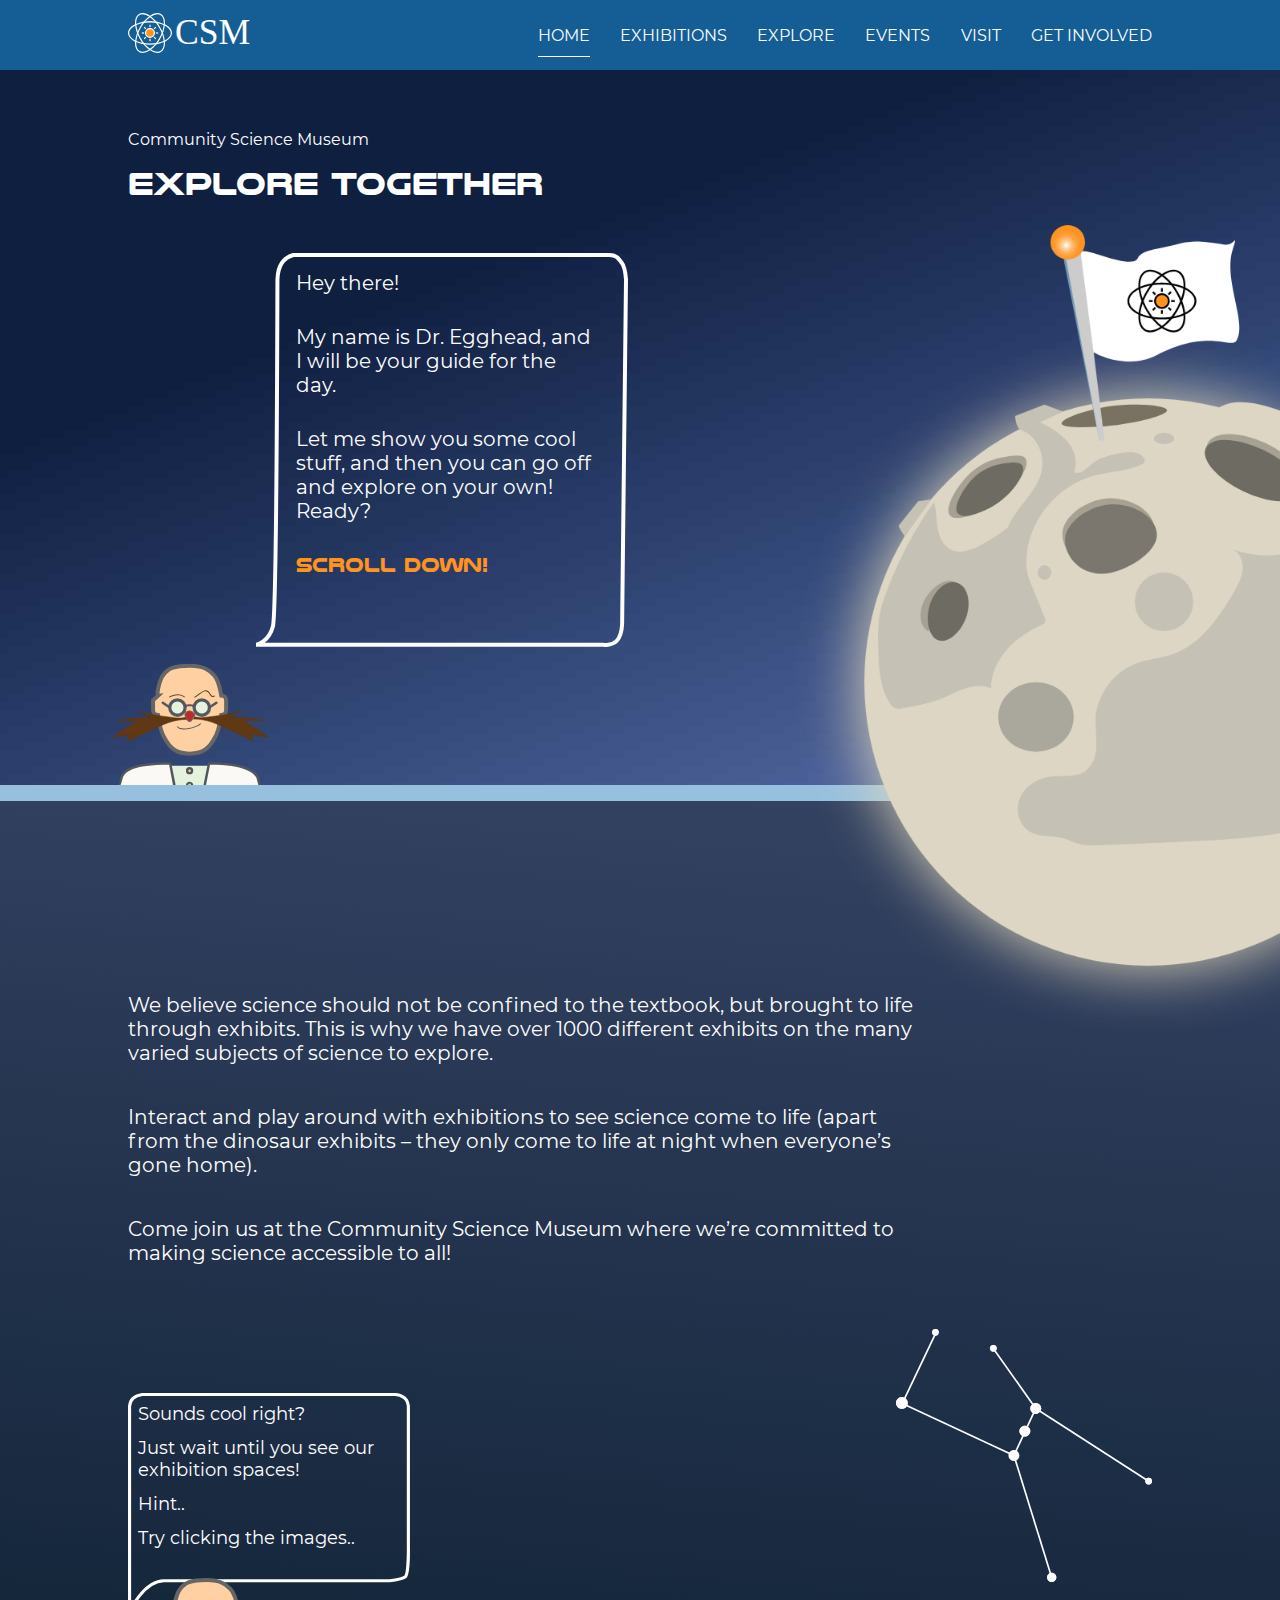
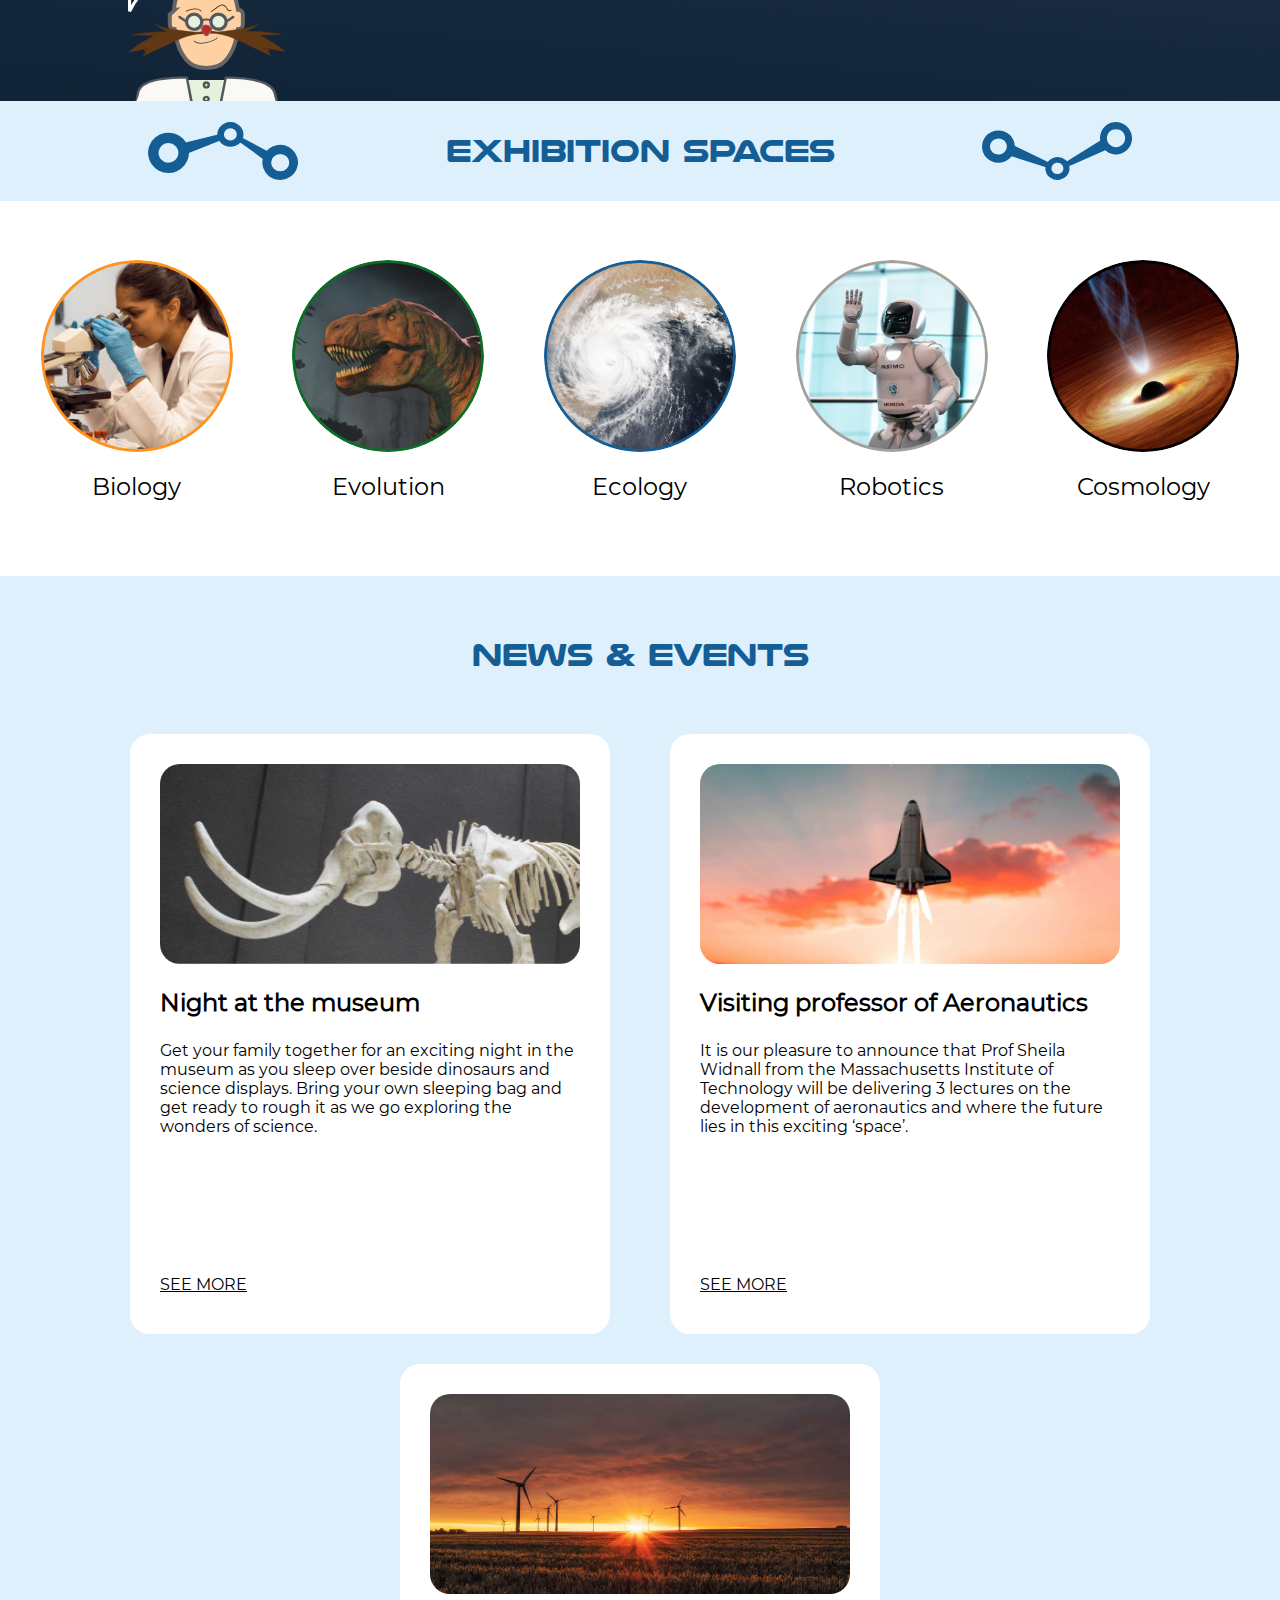
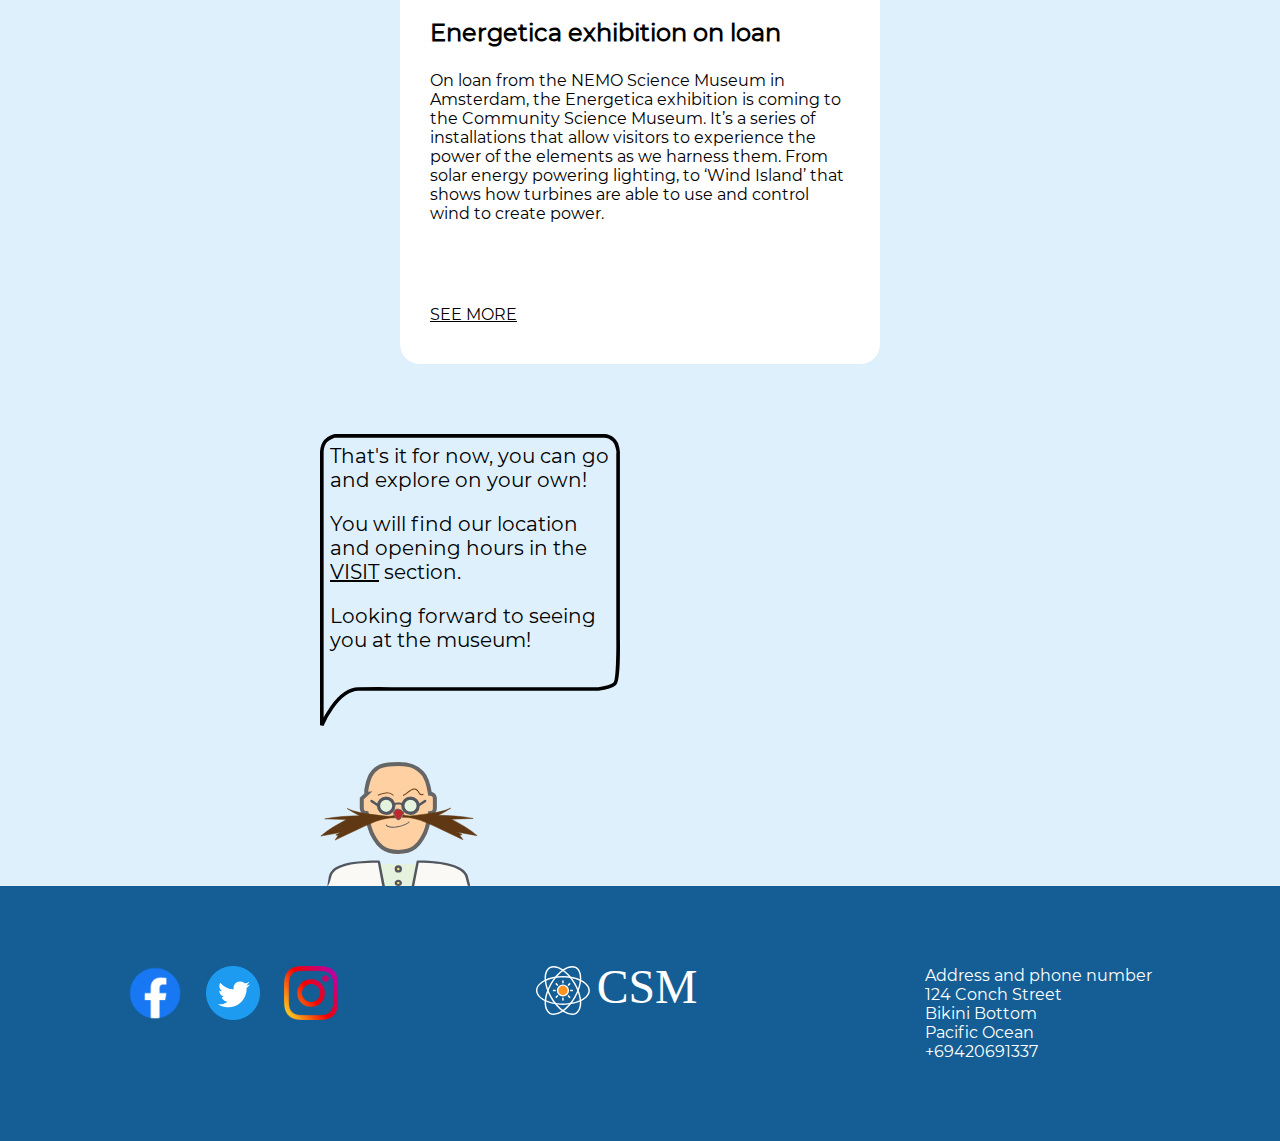
==== index.html @ 0216c4f9 "Explore page" ====
<!DOCTYPE html>
<html lang="en">
<head>
    <meta charset="UTF-8">
    <meta http-equiv="X-UA-Compatible" content="IE=edge">
    <meta name="viewport" content="width=device-width, initial-scale=1.0">
    <meta name="description" content="Community science museum home page"/>
    <title>Community Science Museum | Explore together</title>
    <link rel="stylesheet" href="/stylesheet.css">
</head>
<body>
    <header>
        <a href="/index.html" class="logo"><img src="/svg/logo-1.svg" alt="csm logo"></a>
        <label for="checkbox" class="hamburger-icon"><img src="/svg/hamburger.svg" alt="hamburger menu"></label>
        <input type="checkbox" id="checkbox" name="checkbox">
        <nav>
            <ul class="nav-links">
                <li><a class="current" href="/index.html">Home</a></li>
                <li><a href="/exhibitions.html">Exhibitions</a></li>
                <li><a href="/explore.html">Explore</a></li>
                <li><a href="/events.html">Events</a></li>
                <li><a href="/visit.html">Visit</a></li>
                <li><a href="/get-involved.html">Get involved</a></li>
            </ul>
        </nav>
    </header>
    <section class="moon-overflow">
        <section class="hero-home">
            <div class="header-text">
                <p>Community Science Museum</p>
                <h1>Explore Together</h1>
            </div>
            <div class="speech-bubble">
                <img src="/svg/speech-bubble.svg" alt="Speech bubble">
                <div class="speech-text">
                    <p>Hey there!</p>
                    <p>My name is Dr. Egghead, and I will be your guide for the day.</p>
                    <p>Let me show you some cool stuff, and then you can go off and explore on your own! Ready?</p>
                    <p><span>Scroll down!</span></p>
                </div> 
            </div>
            <img class="dr-egghead-1" src="/svg/dr-egghead-1.svg" alt="A drawing of Dr Egghead">
            <div class="moon">
                <img src="/images/moon-1.png" alt="Drawing of a moon">
            </div>
        </section>
        <div class="blue-line">
        </div>
        <section class="hero-below">
            <div class="hero-below-text">
                <p>We believe science should not be confined to the textbook, but brought to life through exhibits. This is why we have over 1000 different exhibits on the many varied subjects of science to explore. </p>
                <p>Interact and play around with exhibitions to see science come to life (apart from the dinosaur exhibits – they only come to life at night when everyone’s gone home).</p>
                <p>Come join us at the Community Science Museum where we’re committed to making science accessible to all!</p>
            </div>
            <div class="orion">
                <img src="/svg/orion.svg" alt="Drawing of the constallation Orion">
            </div>
            <div class="speech-bubble-2">
                <img src="/images/speech.svg" alt="Speech bubble">
                <div class="speech-text-2">
                    <p>Sounds cool right?</p>
                    <p>Just wait until you see our exhibition spaces!</p>
                    <p>Hint.. </p>
                    <p>Try clicking the images..</p>
                </div>
            </div>
            <div class="easter-egg">
                <label for="easter-egg"><img class="dr-egghead-vertical" src="/svg/dr-egghead-vertical.svg" alt="Drawing of Dr. Egghead"></label>
                <input type="checkbox" name="easter-egg" id="easter-egg">
                <p>No, the images! Not me!!</p>
            </div>
        </section>
    </section>
    <div class="heading-exhibitions">
        <img src="/svg/texture-1.svg" alt="Drawing of connected dots">
        <h2>Exhibition spaces</h2>
        <img src="/svg/texture-2.svg" alt="Drawing of connected dots">
    </div>
    <section class="exhibitions">
        <div class="card card-1">
            <a href="/exhibitions.html"><img src="/images/biology.jpg" alt="Image of researcher with microscope"></a>
            <p>Biology</p>
        </div>
        <div class="card card-2">
            <a href="/exhibitions.html"><img src="/images/dino.jpg" alt="Image of T-rex"></a>
            <p>Evolution</p>
        </div>
        <div class="card card-3">
            <a href="/exhibitions.html"><img src="/images/cosmology.jpg" alt="Image of a black hole"></a>
            <p>Cosmology</p>
        </div>
        <div class="card card-4">
          <a href="/exhibitions.html"><img src="/images/robotics.jpg" alt="Image of a robot"></a>
          <p>Robotics</p>
        </div>
        <div class="card card-5">
            <a href="/exhibitions.html"><img src="/images/ecology.jpg" alt="Image of a strom on earth seen from space"></a>
            <p>Ecology</p>
        </div>
    </section>
    <section class="news-and-events-section">
        <h2>News & Events</h2>
        <div class="card-container">
            <div class="news-card news-card-1">
                <img src="/images/dead-dino.jpg" alt="Image of a mammuth skeleton">
                 <h3>Night at the museum</h3>
                 <p>Get your family together for an exciting night in the museum as you sleep over beside dinosaurs and science displays. Bring your own sleeping bag and get ready to rough it as we go exploring the wonders of science.</p>
                 <a href="/events.html">See more</a>
            </div>
            <div class="news-card news-card-2">
                <img src="/images/rocketship.jpg" alt="Image of a mammuth skeleton">
                 <h3>Visiting professor of Aeronautics</h3>
                 <p>It is our pleasure to announce that Prof Sheila Widnall from the Massachusetts Institute of Technology will be delivering 3 lectures on the development of aeronautics and where the future lies in this exciting ‘space’.</p>
                 <a href="/events.html">See more</a>
            </div>
            <div class="news-card news-card-3">
                <img src="/images/energy.jpg" alt="Image of a mammuth skeleton">
                 <h3>Energetica exhibition on loan</h3>
                 <p>On loan from the NEMO Science Museum in Amsterdam, the Energetica exhibition is coming to the Community Science Museum. It’s a series of installations that allow visitors to experience the power of the elements as we harness them. From solar energy powering lighting, to ‘Wind Island’ that shows how turbines are able to use and control wind to create power.</p>
                 <a href="/events.html">See more</a>
            </div>
        </div>
    </section>
    <section class="dr-egghead-bottom">
        <div class="speech-bubble-bottom">
            <p>That's it for now, you can go and explore on your own!</p>
            <p>You will find our location and opening hours in the <a href="/visit.html">Visit</a> section.</p>
            <p>Looking forward to seeing you at the museum!</p>
            <img src="/svg/speech-bubble-bottom-svg.svg" alt="Drawing of a speech bubble">
        </div>
        <img class="dr-egghead-bottom-img" src="/svg/dr-egghead-vertical.svg" alt="Drawing of Dr. Egghead">
    </section>
    <footer>
        <div class="footer-wrap">
            <div class="social-media-flex">
                <img src="/svg/f_logo_RGB-Blue_58.svg" alt="Facebook icon">
                <img src="/svg/Twitter social icons - circle - blue.svg" alt="Twitter icon">
                <img src="/svg/Instagram_Glyph_Gradient_RGB.svg" alt="Instagram icon">
            </div>
            <a href="/index.html"><img src="/svg/logo.svg" alt="Picture of CSM logo"></a>
            <div class="footer-text-wrap">
                <p>Address and phone number</p>
                <p>124 Conch Street</p>
                <p>Bikini Bottom</p>
                <p>Pacific Ocean</p>
                <p>+69420691337</p>
            </div>
        </div>
    </footer>
    
</body>
</html>
---- stylesheet.css ----
@font-face {
    font-family: 'nulshock';
    src: url(../fonts/nulshock\ bd.ttf);
}

@font-face {
    font-family: 'Montserrat';
    src: url(../fonts/Montserrat-Regular.ttf);
}

* {
    margin: 0;
    padding: 0;
    box-sizing: border-box;
    text-decoration: none;
    list-style: none;
}

li, a {
    font-family: 'Montserrat';
    color: white;
    text-decoration: none;
    text-transform: uppercase;
}

p {
    font-family: 'Montserrat';
    color: white;
}

h1 {
    font-family: 'nulshock';
}

h2 {
    font-family: 'nulshock';
    font-size: 24px;
    color: #145E95;
}

body {
    min-height: 100vh;
    width: 100%;
    overflow-x: hidden;
}

.email-underline {
    text-decoration: underline;
}

/* HEADER NAV */

header {
    background-color: #145E95;
    height: 70px;
    display: flex;
    align-items: center;
    justify-content: space-between;
    padding: 0 10%;
    position: relative;
  }

  .logo img {
      height: 40px;
  }
  
  nav {
    position: absolute;
    top: 70px;
    background: #145E95;
    width: 100%;  
    display: none;
    z-index: 1000;
    margin-left: -10%;
  }
  
  .nav-links {
      text-align: center;
      display: flex;
      flex-direction: column;
  }

  .nav-links a {
      padding: 12px 0px 11px;
      display: inline-block;
      width: 100%;
      height: 100%; 
  }

  .nav-links a:hover {
      border-bottom: 1px solid white;
  }

  .current {
    border-bottom: 1px solid white;
  }

  nav li {
    display: block;
    padding: 30px 30px;
  }

  #checkbox {
      display: none;
  }
  
  #checkbox:checked ~ nav {
    display: block;
  }

/* HOMEPAGE */

/* HOMEPAGE HERO */

.hero-home {
    background-color: #145E95;
    background-image: url(/images/bg-home.jpg);
    height: 715px;
    position: relative;
    overflow-y: visible;
}

.header-text {
    color: white;
    margin-left: 10%;
    padding: 60px 10px 0px 0px;
}

.header-text h1 {
    padding: 16px 0px 50px;
}

.speech-bubble {
    width: 30%;
    min-width: 277px;
    margin-left: 10%;
    position: relative;
}

.speech-bubble img {
    width: 100%;
    position: absolute;
}

.speech-text p {
    padding: 12px 0px;
}

.speech-text {
    position: absolute;
    margin: 0px 0px 0px 40px;
    width: 80%;
}

.speech-text span {
    font-family: 'nulshock';
    color: #FF931E;
}

.dr-egghead-1 {
    margin-top: 300px;
}

.blue-line {
    background-color: #97C0DE;
    height: 16px;
    position: relative;
    z-index: 0;
}

.hero-below {
    position: relative;
    width: 100%;
}

.moon-overflow {
    width: 100%;
    height: 100%;
    overflow: hidden;
}

.moon img {
    width: 100%;
    position: absolute;
    z-index: 999;
    margin: -50% 0% 0% 100%;
    max-width: 760px;
}

.moon {
    width: 60%;
    z-index: 999;
    position: relative;
}






/* HERO HOMEPAGE PART 2 */

.hero-below {
    background-image: url(/images/home-bg-2.jpg);
    height: 1000px;
    position: relative;
}

.hero-below-text {
    padding-top: 20%;
    width: 80%;
    max-width: 800px;
    margin-left: 10%;
    display: flex;
    flex-direction: column;
    gap: 40px;

}

.hero-below-text p {
    font-size: 20px;
}

.orion {
    width: 100%;
    display: none;
}

.orion img {
    width: 30%;
    position: absolute;
    right: 0;
    padding: 5% 10% 5% 0;
}

.speech-bubble-2 {
    position: absolute;
    padding-bottom: 200px;
    margin-left: 10%;
    margin-top: 10%;
}

.speech-bubble-2 img {
    width: 90%;
    margin: auto;
    min-width: 250px;
    max-width: 313px;
    position: absolute;
}

.speech-text-2 {
    display: flex;
    flex-direction: column;
    gap: 12px;
    padding: 10px;
    max-width: 313px;
}

.speech-text-2 p {
    font-size: 18px;
}



/* EASTER EGG */ 

#easter-egg {
    display: none;
}

.easter-egg {
    position: absolute;
    bottom: 0;
    margin-left: 10%;
}

.easter-egg img {
    margin-bottom: -5px;
}

.easter-egg label:hover {
    cursor: pointer;
}

.easter-egg p {
    display: none;
    width: 100px;
}

#easter-egg:checked + p {
    display: inline-block
}




/* HEADING EXHIBITIONS */

.heading-exhibitions {
    background-color: #DFF0FD;
    display: flex;
    flex-direction: row;
    justify-content: space-evenly;
    align-items: center;
    height: 100px;
}

.heading-exhibitions img {
    display: none;
    max-width: 150px;
}

/* EXHIBITION SECTION */

.exhibitions {
    display: flex;
    justify-content: space-evenly;
    flex-wrap: wrap-reverse;
    padding: 40px 0 40px 0;
    height: fit-content;
}

.card {
    width: 30%;
    min-width: 121.5px;
    margin: 19px;
    text-align: center;
}

.card p {
    color: black;
    font-family: 'Montserrat';
    padding: 16px 0;
    font-size: 24px;
}

.card-1 {
    order: 1;
}

.card-2 {
    order: 2;
}

.card-3 {
    order: 5;
    width: 100%;
}

.card-3 a img {
    width: 50%;
    max-width: 280px;
}

.card-4 {
    order: 4;
}

.card-5 {
    order: 3;
}

.exhibitions img {
    border-radius: 50%;
    width: 100%;
}

/* NEWS AND EVENTS SECTION */

.news-and-events-section {
    background-color: #DFF0FD;
    text-align: center;
}

.news-and-events-section h2 {
    padding: 60px 0px 60px 0px;
}

.card-container {
    display: flex;
    flex-wrap: wrap;
    justify-content: center;
}

.news-card {
    background-color: white;
    max-width: 480px;
    min-height: 600px;
    height: fit-content;
    display: flex;
    flex-direction: column;
    text-align: left;
    padding: 30px;
    margin: 0 30px 30px 30px;
    border-radius: 20px;
    position: relative;
}

.news-card img {
    width: 100%;
    max-height: 200px;
    margin: 0 auto;
    border-radius: 20px;
}

.news-card p {
    color: black;
    font-size: 16px;
    padding-bottom: 60px;
    
}

.news-card a {
    color: black;
    text-decoration: underline;
    position: absolute;
    bottom: 30px;
    padding: 10px 10px 10px 0px;
}

.news-card h3 {
    font-family: 'Montserrat';
    font-size: 24px;
    margin: 24px 0px 24px;
}

/* DR EGGHEAD AT BOTTOM OF HOME PAGE */

.dr-egghead-bottom {
    background-color: #DFF0FD;
    padding-left: 10%;
    padding-top: 40px;
}

.speech-bubble-bottom {
    width: 90%;
    max-width: 250px;
    display: flex;
    flex-direction: column;
    position: relative;
}

.speech-bubble-bottom img {
    width: 100%;
    max-width: 250px;
    position: absolute;
}

.dr-egghead-bottom p {
    color: black;
    width: 100%;
    padding: 10px;
    z-index: 1000;
}

.dr-egghead-bottom a {
    color: black;
    text-decoration: underline;
}

.dr-egghead-bottom-img {
    margin-top: 100px;
    margin-bottom: -4px;
}

/* FOOTER */

footer {
    background-color: #145E95;
}

.footer-wrap {
    display: flex;
    justify-content: space-between;
    flex-wrap: wrap;
    align-items: flex-start;
    padding: 80px 10%;
    gap: 40px;
}

.social-media-flex {
    display: flex;
    flex-direction: row;
    gap: 24px;
}


/* EXPLORE PAGE */

.explore-hero {
    background-image: url(/images/explore.jpg);
    background-color: #091E2E;
    min-height: 950px;
    height: fit-content;
    background-position-x: -100px ;
    text-align: center;
    background-repeat: no-repeat;
    position: relative;
}

.explore-hero h1 {
    color: white;
    font-size: 40px;
    padding-top: 80px;
}

.text-container {
    text-align: left;
    max-width: 650px;
    margin: 80px auto 0px;
    background-color: #091E2E;
    padding: 32px;
}

.text-container h2 {
    color: white;
    font-family: 'Montserrat';
    text-transform: uppercase;
}

.text-container p {
    margin: 24px 0 0px;
    font-size: 20px;
}

/* HIDDEN DR. EGGHEAD */

.hidden-egghead-wrap {
    padding: 0 32px;
    max-width: 650px;
    margin: 0 auto 0px;
    display: flex;
    justify-content: space-between;
    position: relative;
    overflow: hidden;
}
.hidden-egghead-wrap label img {
    width: 110px;
    margin-top: 80px;
}

.hidden-egghead-wrap label img:hover {
    cursor: pointer;
    filter: brightness(1.5);
}

.egghead-revealed {
    display: none;
    margin-right: -30px;
}

#flashlight {
    display: none;
    position: relative;
    z-index: 1000;
}

.dark-egghead {
    margin-top: 4px;
    padding-top: 86px;
}

#flashlight:checked ~ .egghead-revealed {
    display: block;
}

#flashlight:checked ~ .dark-egghead {
    display: none;
}

/* FOR TEACHERS SECTION */

.for-teachers {
    background-color: #DFF0FD;
}

.for-teachers p {
    color: black;
    font-size: 20px;
    height: fit-content;
}

.text-container-for-teachers {
    text-align: left;
    max-width: 650px;
    padding: 32px;
    margin: 0 auto;
}

.for-teachers h2 {
    font-family: 'Montserrat';
    color: black;
    padding-top: 40px;
}

.for-teachers p {
    margin-top: 24px;
}

.for-teachers img {
    display: block;
    margin: 0 auto;
    padding-top: 40px;
    width: 80%;
    max-width: 350px;
}











  @media (min-width: 800px) {

      .speech-bubble {
        width: 372px;
        height: 394px;
        margin-left: 20%;

    }
    .dr-egghead-1 {
        transform: rotate(-90deg);
        margin-top: 0px;
        margin-left: 10%;
        
    }
    .speech-text p {
        font-size: 20px;
        padding-top: 18px;
    }

    .moon {
        bottom: 100px;
    }

    .hero-below {
        height: 900px;
    }

    .speech-bubble-2 {
        margin-top: 10%;
    }

    .orion {
        display: block;
    }

    .heading-exhibitions img {
        display: block;
    }

    h1, h2 {
        font-size: 32px;
    }

    .card {
        width: 15%;
    }

    .card-3 a img {
        width: 100%;
    }

    .dr-egghead-bottom {
        padding-left: 25%;
    }

    .speech-bubble-bottom, .speech-bubble-bottom img {
        max-width: 300px;
    }

    .speech-bubble-bottom p, .speech-bubble-bottom a {
        font-size: 20px;
    }

    


 

  }

  @media (min-width: 900px) {
      .moon {
          bottom: 200px;
      }

      .hero-below-text {
          padding-top: 15%;
      }
  }

  @media (min-width: 1000px) {

    .hamburger-icon {
        display: none;
    }
    .nav-links {
    flex-direction: row;
    justify-content: space-between;
    }
    nav li {
        padding: 0px;
    }
    nav {
        top: 0;
        position: inherit;
        display: block;
        width: 60%;
    }
}

  @media (min-width: 1300px) {
      .hero-below-text {
          padding-top: 10%;
      }
      .speech-bubble-2 {
          margin-top: 5%;
      }
      .news-card {
          min-height: 637px;
      }
      .news-card p {
          font-size: 20px;
      }
  }

  @media (min-width: 1400px) {
    .moon {
        bottom: 50px;
    }
}
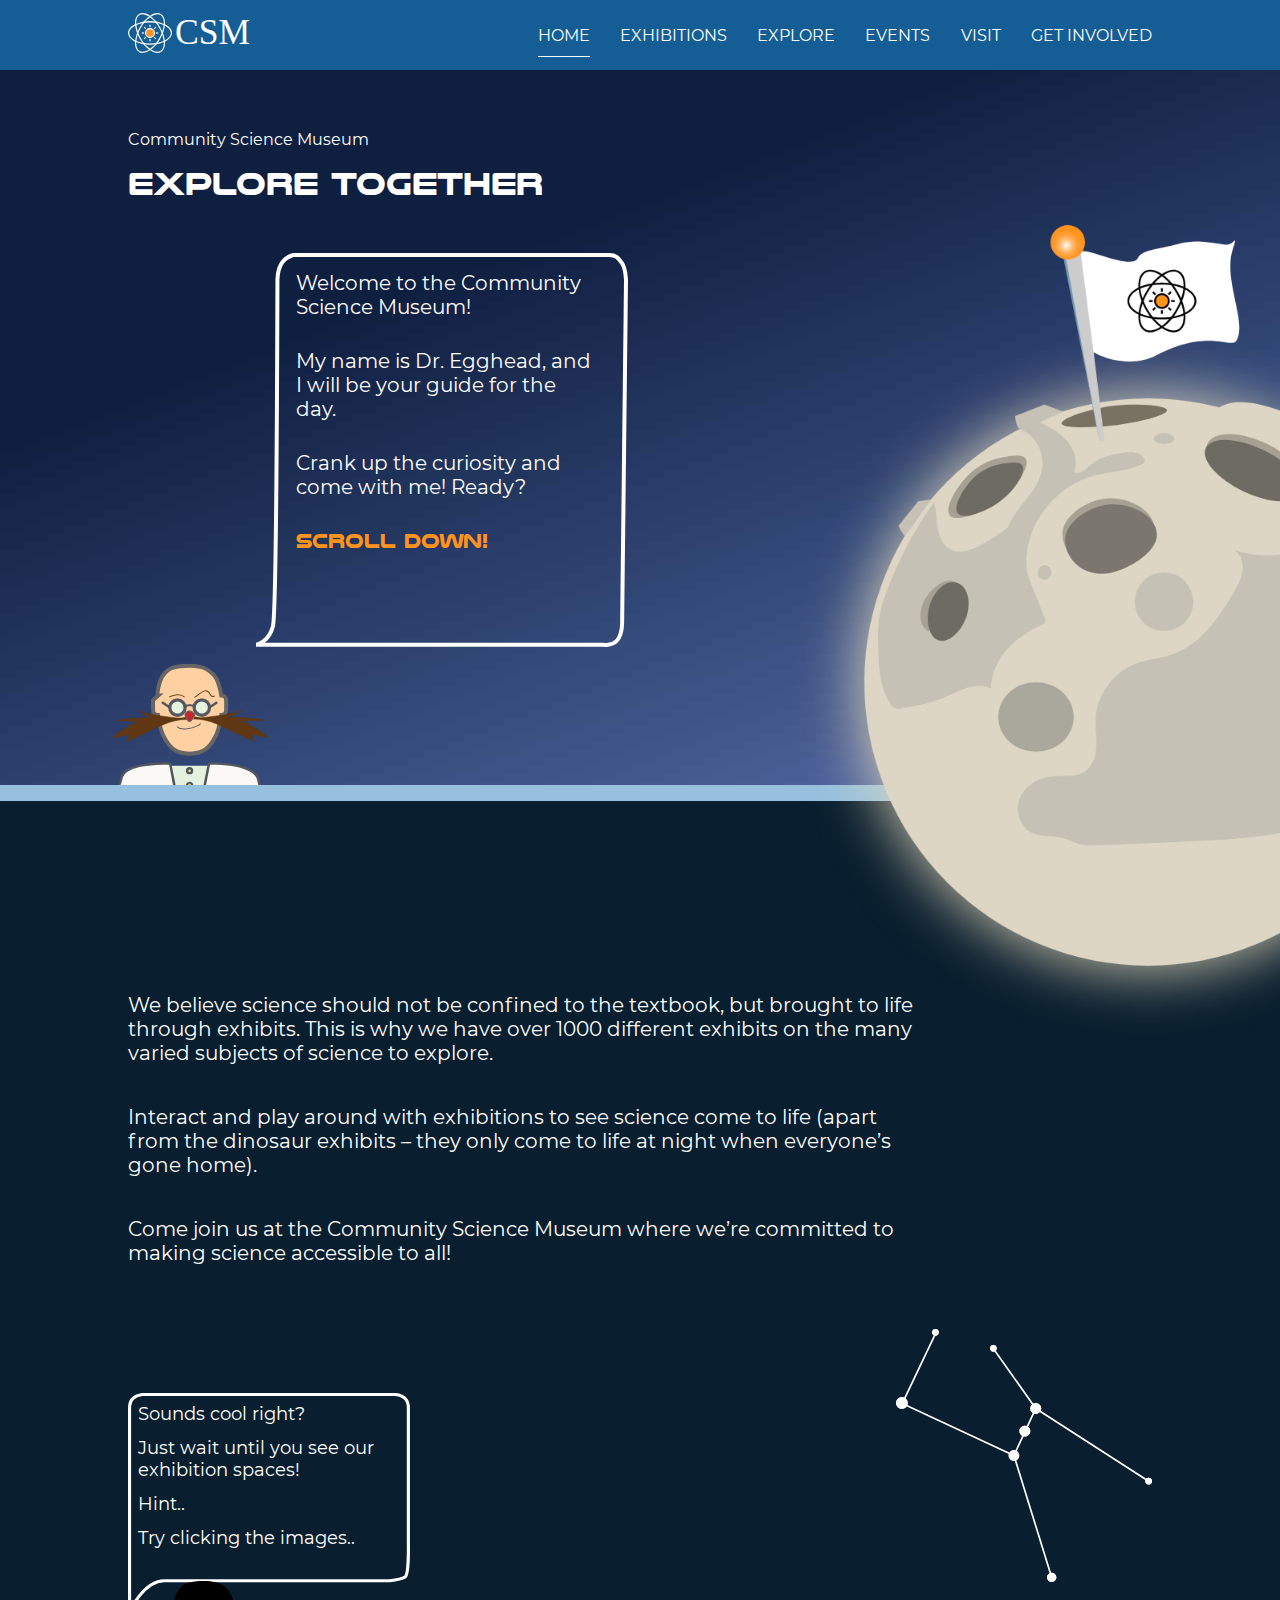
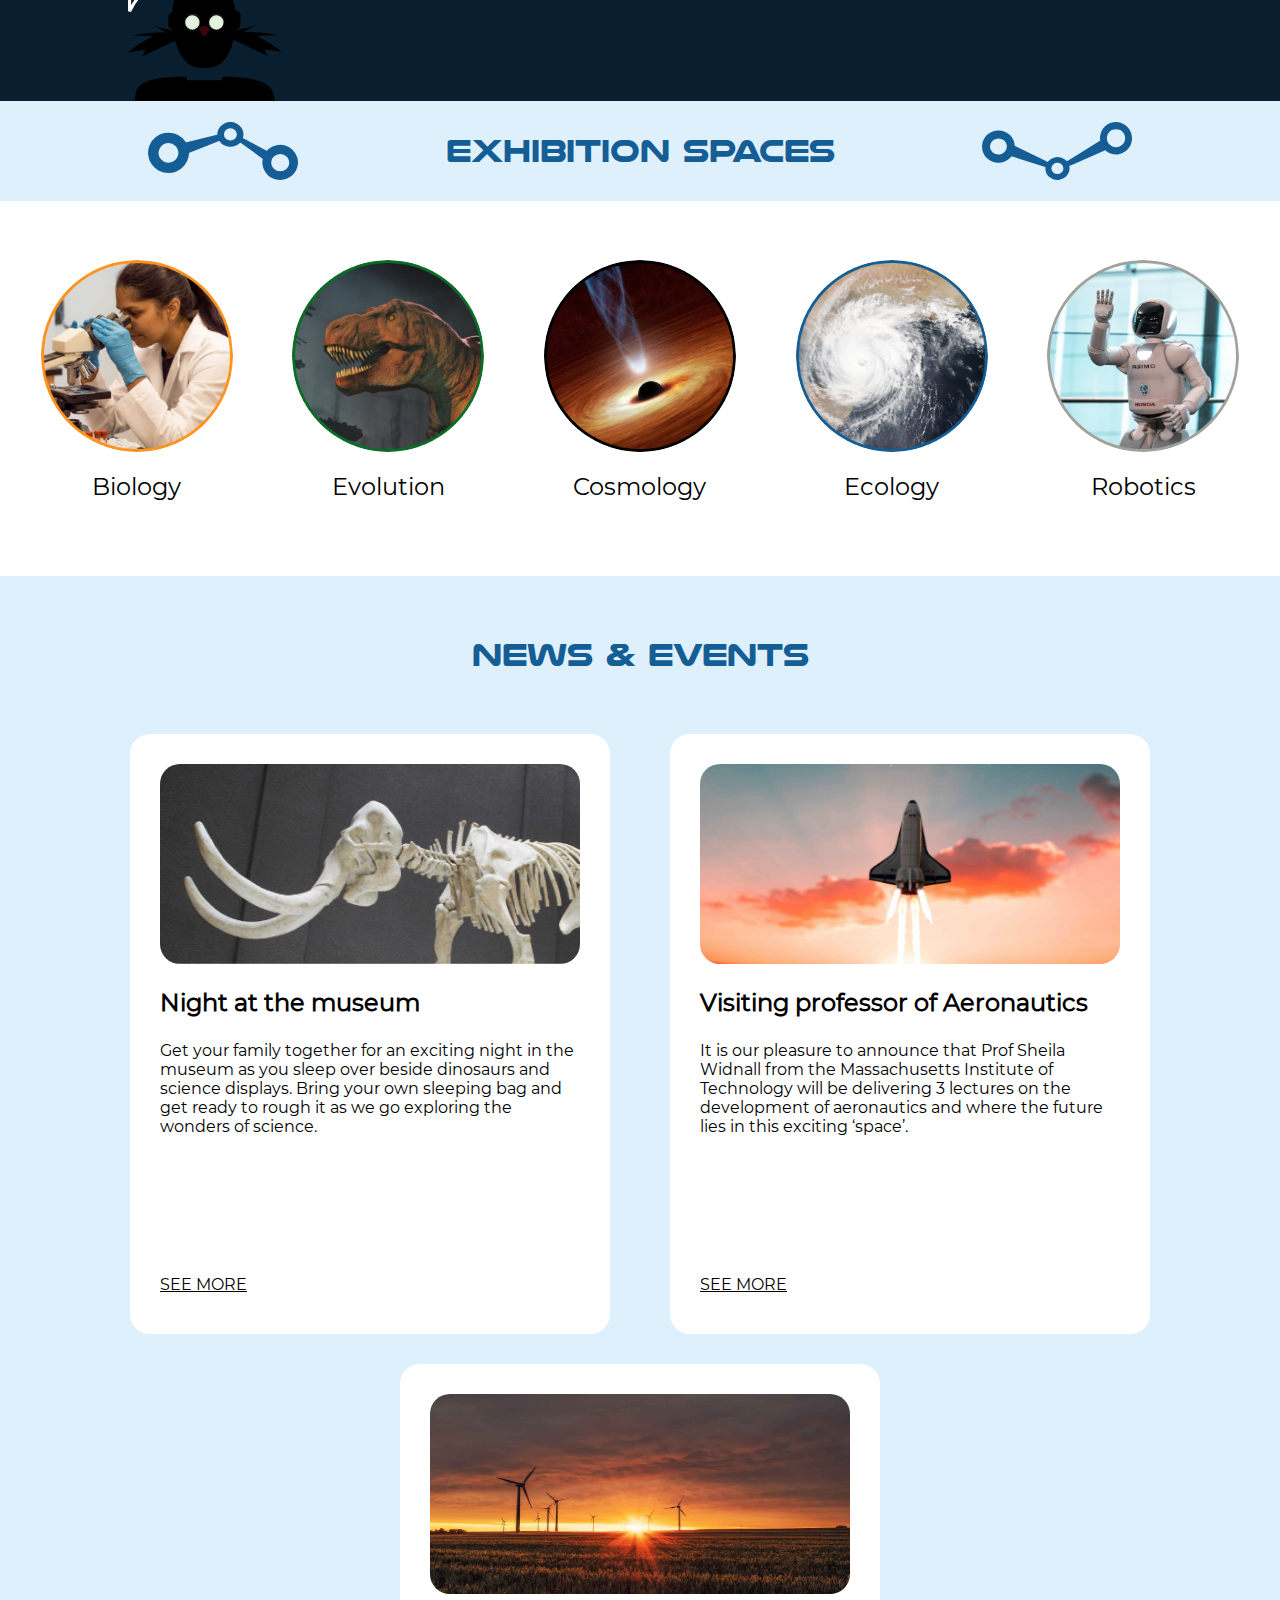
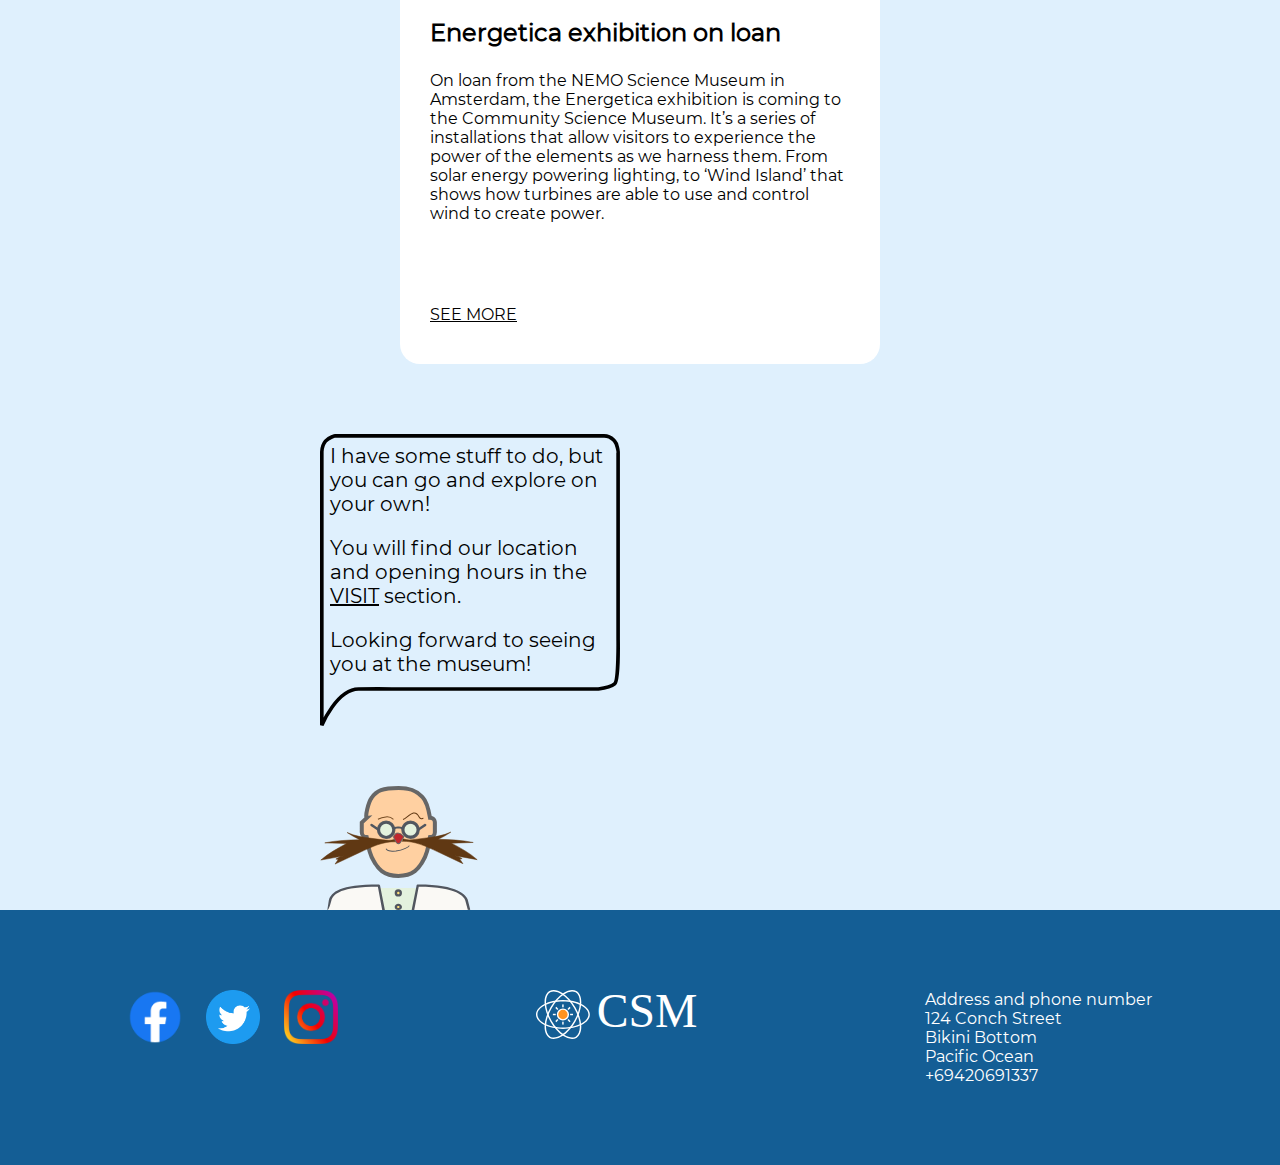
==== commit 2dbf8112: "visit" ====
--- a/index.html
+++ b/index.html
@@ -33,9 +33,9 @@
             <div class="speech-bubble">
                 <img src="/svg/speech-bubble.svg" alt="Speech bubble">
                 <div class="speech-text">
-                    <p>Hey there!</p>
+                    <p>Welcome to the Community Science Museum!</p>
                     <p>My name is Dr. Egghead, and I will be your guide for the day.</p>
-                    <p>Let me show you some cool stuff, and then you can go off and explore on your own! Ready?</p>
+                    <p>Crank up the curiosity and come with me! Ready?</p>
                     <p><span>Scroll down!</span></p>
                 </div> 
             </div>
@@ -65,7 +65,7 @@
                 </div>
             </div>
             <div class="easter-egg">
-                <label for="easter-egg"><img class="dr-egghead-vertical" src="/svg/dr-egghead-vertical.svg" alt="Drawing of Dr. Egghead"></label>
+                <label for="easter-egg"><img class="dr-egghead-vertical" src="/svg/dark-egghead.svg" alt="Drawing of Dr. Egghead"></label>
                 <input type="checkbox" name="easter-egg" id="easter-egg">
                 <p>No, the images! Not me!!</p>
             </div>
@@ -123,7 +123,7 @@
     </section>
     <section class="dr-egghead-bottom">
         <div class="speech-bubble-bottom">
-            <p>That's it for now, you can go and explore on your own!</p>
+            <p>I have some stuff to do, but you can go and explore on your own!</p>
             <p>You will find our location and opening hours in the <a href="/visit.html">Visit</a> section.</p>
             <p>Looking forward to seeing you at the museum!</p>
             <img src="/svg/speech-bubble-bottom-svg.svg" alt="Drawing of a speech bubble">
--- a/stylesheet.css
+++ b/stylesheet.css
@@ -168,11 +168,6 @@
     z-index: 0;
 }
 
-.hero-below {
-    position: relative;
-    width: 100%;
-}
-
 .moon-overflow {
     width: 100%;
     height: 100%;
@@ -201,9 +196,10 @@
 /* HERO HOMEPAGE PART 2 */
 
 .hero-below {
-    background-image: url(/images/home-bg-2.jpg);
+    background-color: #091E2E;
     height: 1000px;
     position: relative;
+    width: 100%;
 }
 
 .hero-below-text {
@@ -574,27 +570,25 @@
     background-color: #DFF0FD;
 }
 
-.for-teachers p {
+.for-teachers p, .for-researchers p{
     color: black;
     font-size: 20px;
     height: fit-content;
-}
-
-.text-container-for-teachers {
+    margin-top: 24px;
+}
+
+.text-container-for-teachers, .text-container-for-researchers {
     text-align: left;
     max-width: 650px;
     padding: 32px;
     margin: 0 auto;
 }
 
-.for-teachers h2 {
+.for-teachers h2, .for-researchers h2 {
     font-family: 'Montserrat';
     color: black;
     padding-top: 40px;
-}
-
-.for-teachers p {
-    margin-top: 24px;
+    text-transform: uppercase;
 }
 
 .for-teachers img {
@@ -602,8 +596,90 @@
     margin: 0 auto;
     padding-top: 40px;
     width: 80%;
-    max-width: 350px;
-}
+    max-width: 300px;
+    padding-bottom: 32px;
+}
+
+/* FOR RESEARCHERS SECTION */
+
+.for-researchers {
+    background-color: #FAF9F5;
+}
+
+.for-researchers img {
+    padding: 80px 0px 0px;
+    width: 80%;
+    max-width: 280px;
+}
+
+/* VISIT SECTION */
+
+
+.hero-visit {
+    background-image: url(/images/visit.jpg);
+    background-position-y: -200px;
+    min-height: 800px;
+}
+
+.heading-visit {
+    background-color: #FAF9F5;
+    text-align: center;
+}
+
+.heading-visit h1 {
+    color: #145E95;
+    padding: 80px 0px;
+    font-size: 40px;
+}
+
+.visit-information h3, .visit-information a {
+    color: black;
+}
+
+.visit-card h3 {
+    padding: 80px 0px 40px;
+    font-family: 'Montserrat';
+    font-size: 32px;
+}
+
+.visit-information p {
+    color: black;
+    margin: 40px 0px;
+    font-size: 20px;
+}
+
+.visit-information {
+    background-color: #FAF9F5;
+}
+
+.visit-flex-container {
+    display: flex;
+    flex-wrap: wrap;
+    justify-content: space-between;
+    width: 80%;
+    margin: 0 auto;
+    gap: 40px ;
+}
+
+.visit-card {
+    padding-bottom: 40px;
+    max-width: 400px;
+    width: 100%;
+    border-radius: 20px;
+}
+
+.visit-card-1 {
+    background-color: #97C0DE;
+    text-align: center;
+}
+
+
+
+
+
+
+
+
 
 
 
@@ -621,7 +697,6 @@
         width: 372px;
         height: 394px;
         margin-left: 20%;
-
     }
     .dr-egghead-1 {
         transform: rotate(-90deg);
@@ -660,6 +735,10 @@
 
     .card {
         width: 15%;
+    }
+
+    .card-3 {
+        order: 3;
     }
 
     .card-3 a img {
@@ -723,7 +802,8 @@
           margin-top: 5%;
       }
       .news-card {
-          min-height: 637px;
+          min-height: 777px;
+          width: 25%;
       }
       .news-card p {
           font-size: 20px;
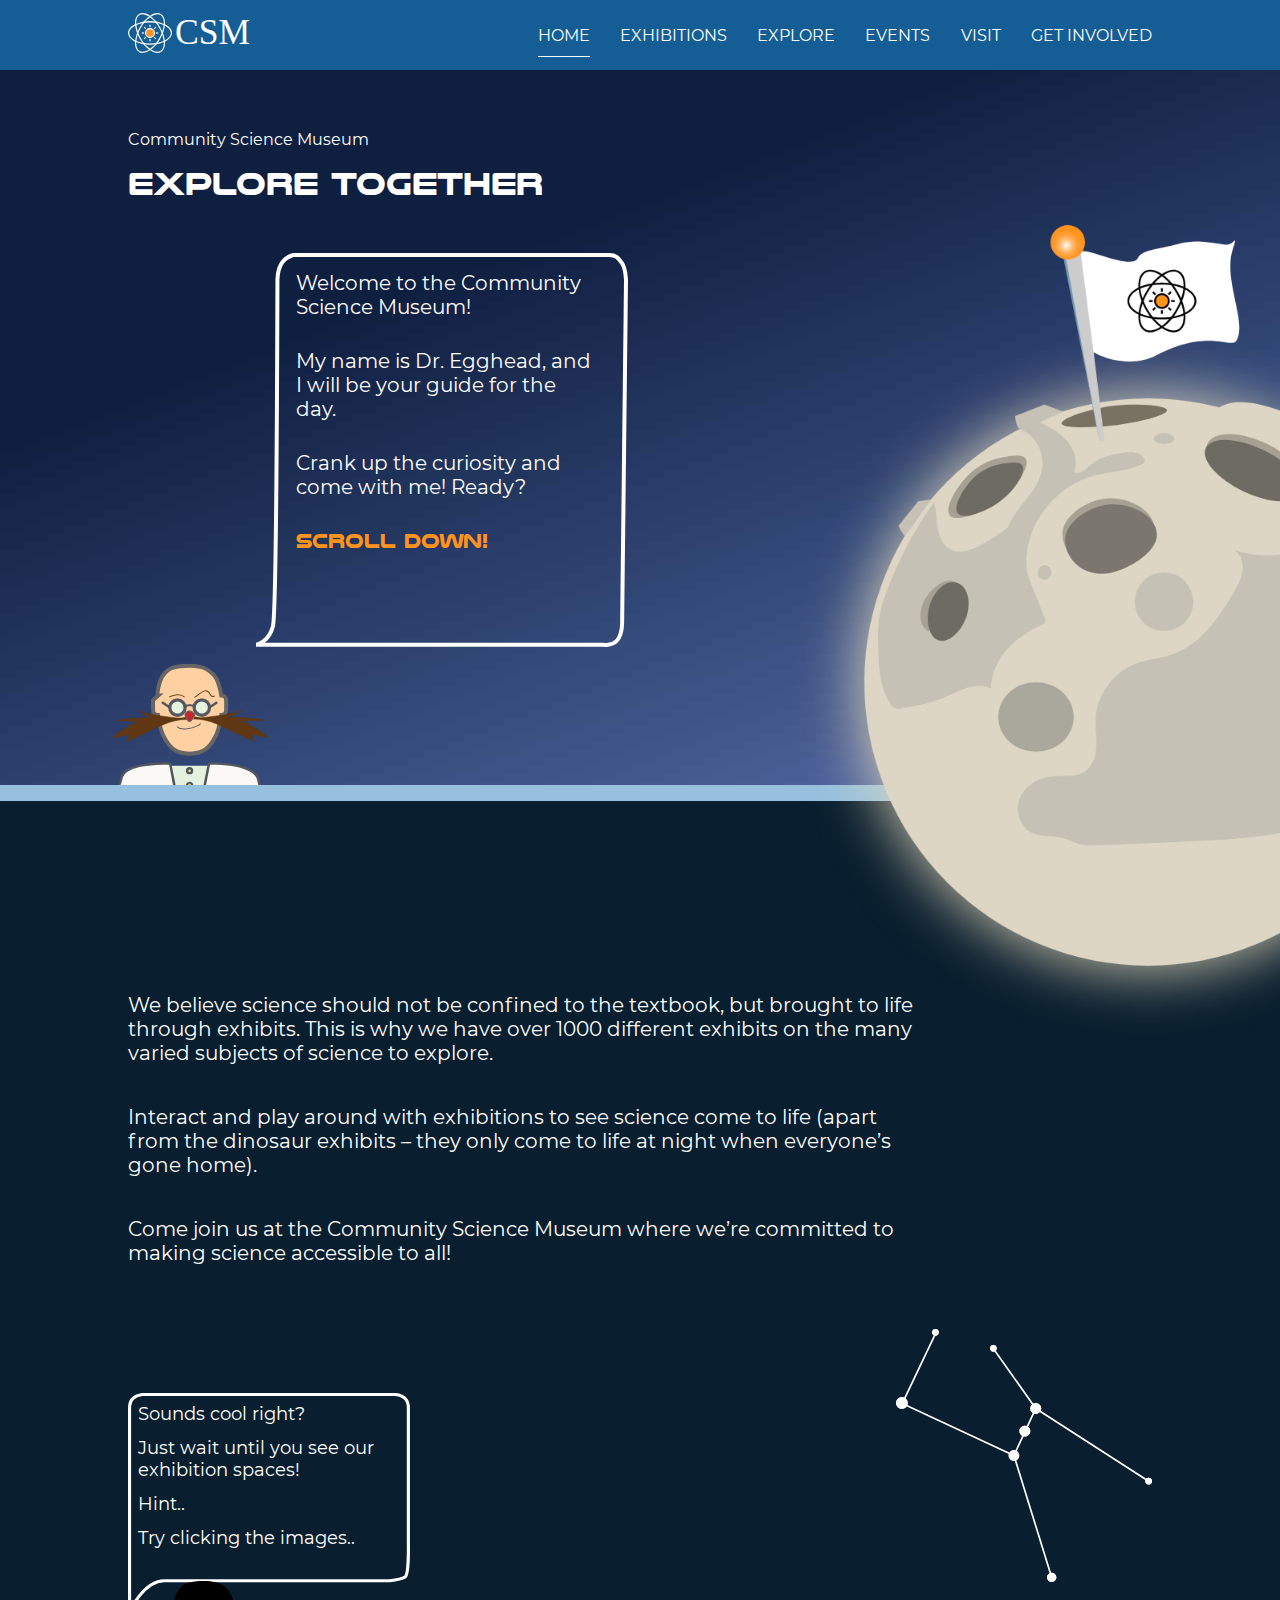
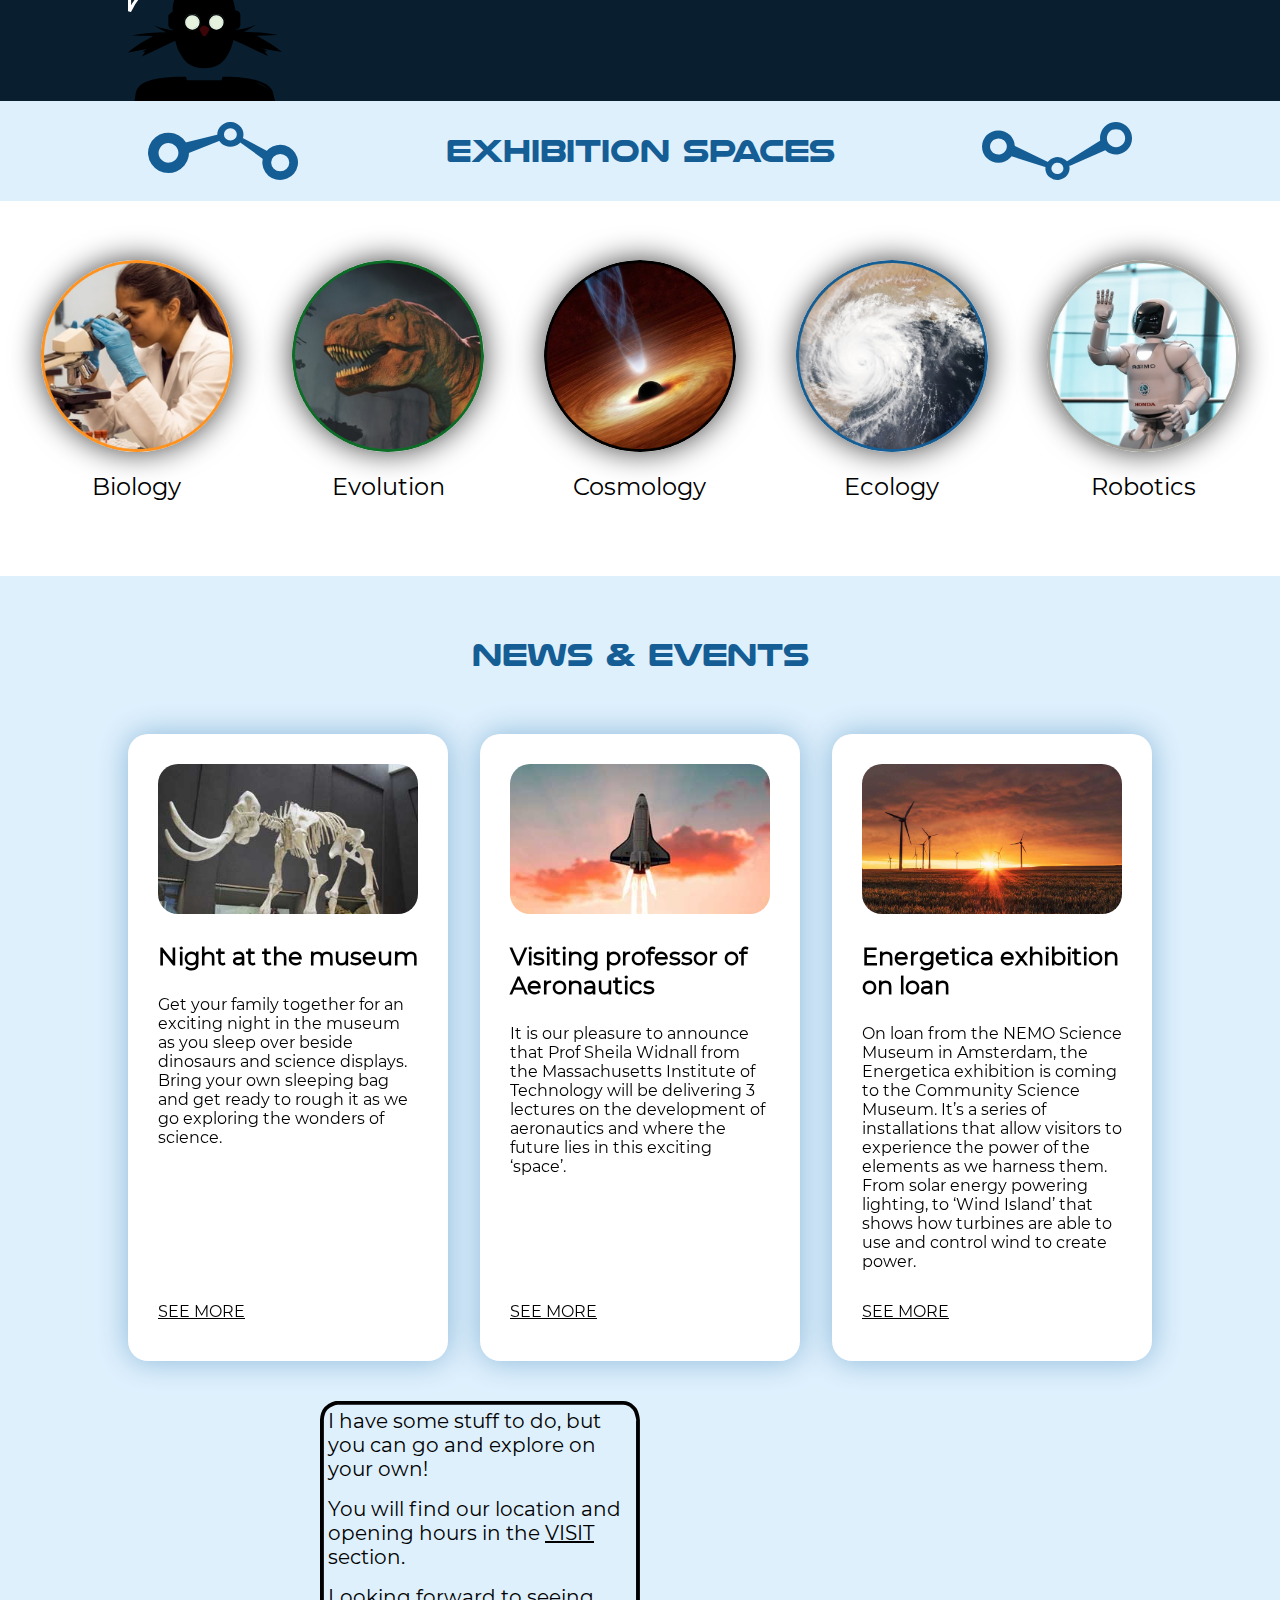
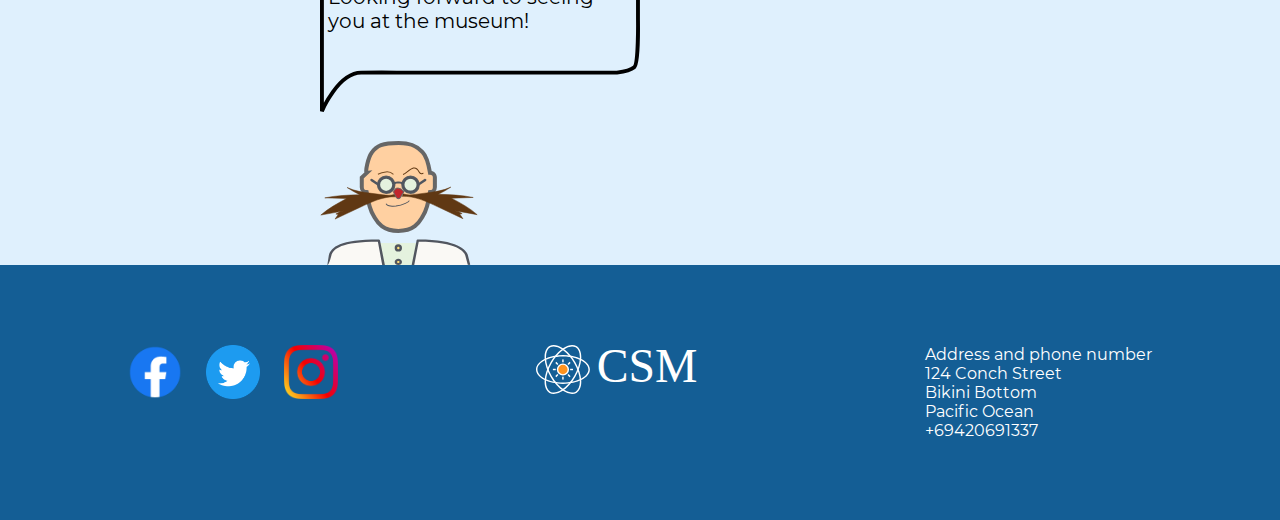
==== commit 2310332d: "bug fix" ====
--- a/index.html
+++ b/index.html
@@ -102,19 +102,19 @@
         <h2>News & Events</h2>
         <div class="card-container">
             <div class="news-card news-card-1">
-                <img src="/images/dead-dino.jpg" alt="Image of a mammuth skeleton">
+                <img src="/images/skeleton.jpg" alt="Image of a mammuth skeleton">
                  <h3>Night at the museum</h3>
                  <p>Get your family together for an exciting night in the museum as you sleep over beside dinosaurs and science displays. Bring your own sleeping bag and get ready to rough it as we go exploring the wonders of science.</p>
                  <a href="/events.html">See more</a>
             </div>
             <div class="news-card news-card-2">
-                <img src="/images/rocketship.jpg" alt="Image of a mammuth skeleton">
+                <img src="/images/rocket.jpg" alt="Image of a rocket">
                  <h3>Visiting professor of Aeronautics</h3>
                  <p>It is our pleasure to announce that Prof Sheila Widnall from the Massachusetts Institute of Technology will be delivering 3 lectures on the development of aeronautics and where the future lies in this exciting ‘space’.</p>
                  <a href="/events.html">See more</a>
             </div>
             <div class="news-card news-card-3">
-                <img src="/images/energy.jpg" alt="Image of a mammuth skeleton">
+                <img src="/images/energy-1.jpg" alt="Image of a field with windmills">
                  <h3>Energetica exhibition on loan</h3>
                  <p>On loan from the NEMO Science Museum in Amsterdam, the Energetica exhibition is coming to the Community Science Museum. It’s a series of installations that allow visitors to experience the power of the elements as we harness them. From solar energy powering lighting, to ‘Wind Island’ that shows how turbines are able to use and control wind to create power.</p>
                  <a href="/events.html">See more</a>
--- a/stylesheet.css
+++ b/stylesheet.css
@@ -16,7 +16,7 @@
     list-style: none;
 }
 
-li, a {
+li, a  {
     font-family: 'Montserrat';
     color: white;
     text-decoration: none;
@@ -36,6 +36,10 @@
     font-family: 'nulshock';
     font-size: 24px;
     color: #145E95;
+}
+
+h3 {
+    font-family: 'Montserrat';
 }
 
 body {
@@ -359,6 +363,11 @@
 .exhibitions img {
     border-radius: 50%;
     width: 100%;
+    filter: drop-shadow( #414141 0px 0px 15px);
+}
+
+.exhibitions img:hover {
+    transform: scale(1.1);
 }
 
 /* NEWS AND EVENTS SECTION */
@@ -375,28 +384,30 @@
 .card-container {
     display: flex;
     flex-wrap: wrap;
-    justify-content: center;
+    justify-content: space-between;
+    padding: 0 10%;
+    gap: 2em;
 }
 
 .news-card {
     background-color: white;
-    max-width: 480px;
-    min-height: 600px;
-    height: fit-content;
-    display: flex;
-    flex-direction: column;
+    flex: 1 1 calc(33.3% - 2em);
+    width: 100%;
     text-align: left;
     padding: 30px;
-    margin: 0 30px 30px 30px;
     border-radius: 20px;
     position: relative;
+    filter: drop-shadow( #8bb8d8 0px 0px 15px);
+}
+
+.news-card:hover {
+    transform: scale(1.1);
 }
 
 .news-card img {
     width: 100%;
-    max-height: 200px;
-    margin: 0 auto;
     border-radius: 20px;
+    object-fit: cover;
 }
 
 .news-card p {
@@ -415,7 +426,6 @@
 }
 
 .news-card h3 {
-    font-family: 'Montserrat';
     font-size: 24px;
     margin: 24px 0px 24px;
 }
@@ -445,7 +455,7 @@
 .dr-egghead-bottom p {
     color: black;
     width: 100%;
-    padding: 10px;
+    padding: 8px;
     z-index: 1000;
 }
 
@@ -568,6 +578,7 @@
 
 .for-teachers {
     background-color: #DFF0FD;
+    padding: 80px 0 80px;
 }
 
 .for-teachers p, .for-researchers p{
@@ -596,7 +607,7 @@
     margin: 0 auto;
     padding-top: 40px;
     width: 80%;
-    max-width: 300px;
+    max-width: 270px;
     padding-bottom: 32px;
 }
 
@@ -604,12 +615,13 @@
 
 .for-researchers {
     background-color: #FAF9F5;
+    padding: 100px 0 100px;
 }
 
 .for-researchers img {
     padding: 80px 0px 0px;
     width: 80%;
-    max-width: 280px;
+    max-width: 250px;
 }
 
 /* VISIT SECTION */
@@ -617,8 +629,9 @@
 
 .hero-visit {
     background-image: url(/images/visit.jpg);
-    background-position-y: -200px;
-    min-height: 800px;
+    height: 500px;
+    background-repeat: no-repeat;
+    background-size: cover;
 }
 
 .heading-visit {
@@ -638,56 +651,158 @@
 
 .visit-card h3 {
     padding: 80px 0px 40px;
-    font-family: 'Montserrat';
     font-size: 32px;
 }
 
 .visit-information p {
     color: black;
-    margin: 40px 0px;
+    margin: 1em 0px;
     font-size: 20px;
 }
 
 .visit-information {
     background-color: #FAF9F5;
+    padding: 0 10% 120px;
 }
 
 .visit-flex-container {
     display: flex;
     flex-wrap: wrap;
-    justify-content: space-between;
-    width: 80%;
+    justify-content: space-evenly;
     margin: 0 auto;
-    gap: 40px ;
+    gap: 2em;
 }
 
 .visit-card {
-    padding-bottom: 40px;
-    max-width: 400px;
-    width: 100%;
     border-radius: 20px;
+    text-align: center;
+    flex: 1 1 calc(33.3% - 2em);
+    padding: 0 3em 3em;
+    min-width: 310px;
+    width: 100%;
+}
+
+.visit-card a {
+    text-decoration: underline;
+    text-transform: none;
 }
 
 .visit-card-1 {
     background-color: #97C0DE;
-    text-align: center;
-}
-
-
-
-
-
-
-
-
-
-
-
-
-
-
-
-
+}
+
+.visit-card-2 {
+    background-color: #FFF4E8;
+}
+
+.visit-card-3 {
+    background-color: #E9F4EC;
+}
+
+.visit-card-3 p, .visit-card-4 p, .visit-card-5 p, .visit-card-6 p {
+    text-align: left;
+}
+
+.visit-card-4 {
+    background-color: #F2F2F2;
+}
+
+.visit-card-5 {
+    background-color: #FBFDE5;
+}
+
+.visit-card-6 {
+    background-color: #DFF0FD;
+}
+
+
+/* EXHIBITIONS PAGE */
+
+.hero-exhibitions {
+    background-color: #091E2E;
+    background-image: url(/images/exhibitions-bg.jpg);
+    min-height: 500px;
+    background-position-y: -50px;
+}
+
+/* COSMOLOGY SECTION */
+
+.cosmo-section {
+    background-image: url(/images/cosmo-bg.jpg);
+    background-size: 40% 100%;
+    background-repeat: repeat;
+    background-position-x: -200px;
+}
+
+.cosmo-section p {
+    margin: 1em 0px;
+    font-size: 20px;
+}
+
+.cosmo-section h3 {
+    color: white;
+    text-transform: uppercase;
+    font-size: 24px;
+}
+
+.cosmology {
+    background-color: #091E2E;
+    display: flex;
+    flex-wrap: wrap;
+    justify-content: space-evenly;
+    width: 90%;
+    height: 800px;
+    margin: 0 auto;
+    padding: 150px;
+}
+
+.cosmo-img img {
+    border-radius: 50%;
+    border: 4px black solid;
+    filter: drop-shadow(#050e16 0 0 15px);
+    display: block;
+    margin: auto;
+    width: 100%;
+    max-width: 260px;
+}
+
+.cosmo-img {
+    flex: 0 1 35%;
+}
+
+.cosmo-text-1 {
+    flex: 0 1 50%;
+}
+
+.cosmo-text-2 {
+    flex: 0 1 35%;
+}
+
+.cosmo-orion {
+    flex: 0 1 50%;
+    margin-top: 80px;
+}
+
+.cosmo-orion img {
+    display: block;
+    margin: auto;
+    width: 50%;
+}
+
+
+
+
+
+
+@media (min-width: 400px) {
+    .news-card {
+        min-width: 280px;
+    }
+
+    .news-card img {
+        height: 150px;
+    }
+}
 
 
 
@@ -750,7 +865,7 @@
     }
 
     .speech-bubble-bottom, .speech-bubble-bottom img {
-        max-width: 300px;
+        max-width: 320px;
     }
 
     .speech-bubble-bottom p, .speech-bubble-bottom a {
@@ -772,6 +887,8 @@
       .hero-below-text {
           padding-top: 15%;
       }
+
+
   }
 
   @media (min-width: 1000px) {
@@ -801,10 +918,7 @@
       .speech-bubble-2 {
           margin-top: 5%;
       }
-      .news-card {
-          min-height: 777px;
-          width: 25%;
-      }
+          
       .news-card p {
           font-size: 20px;
       }
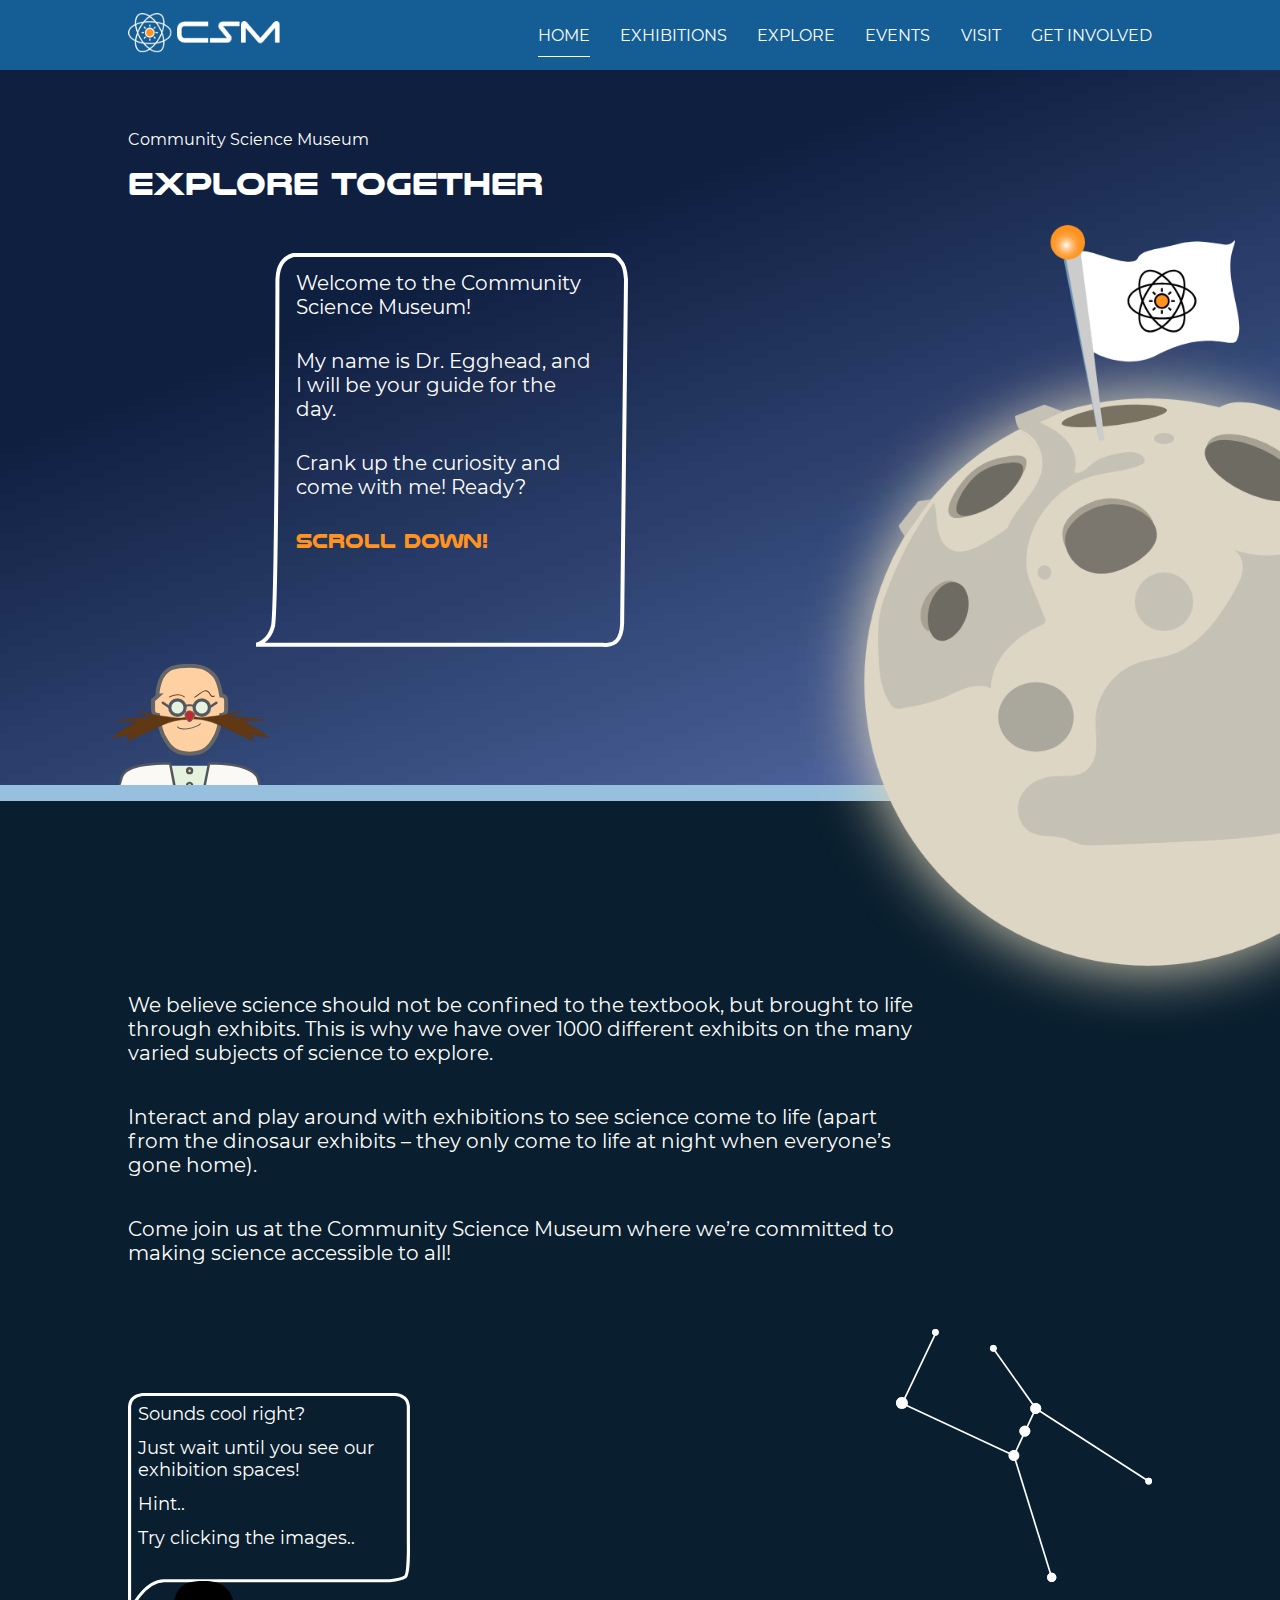
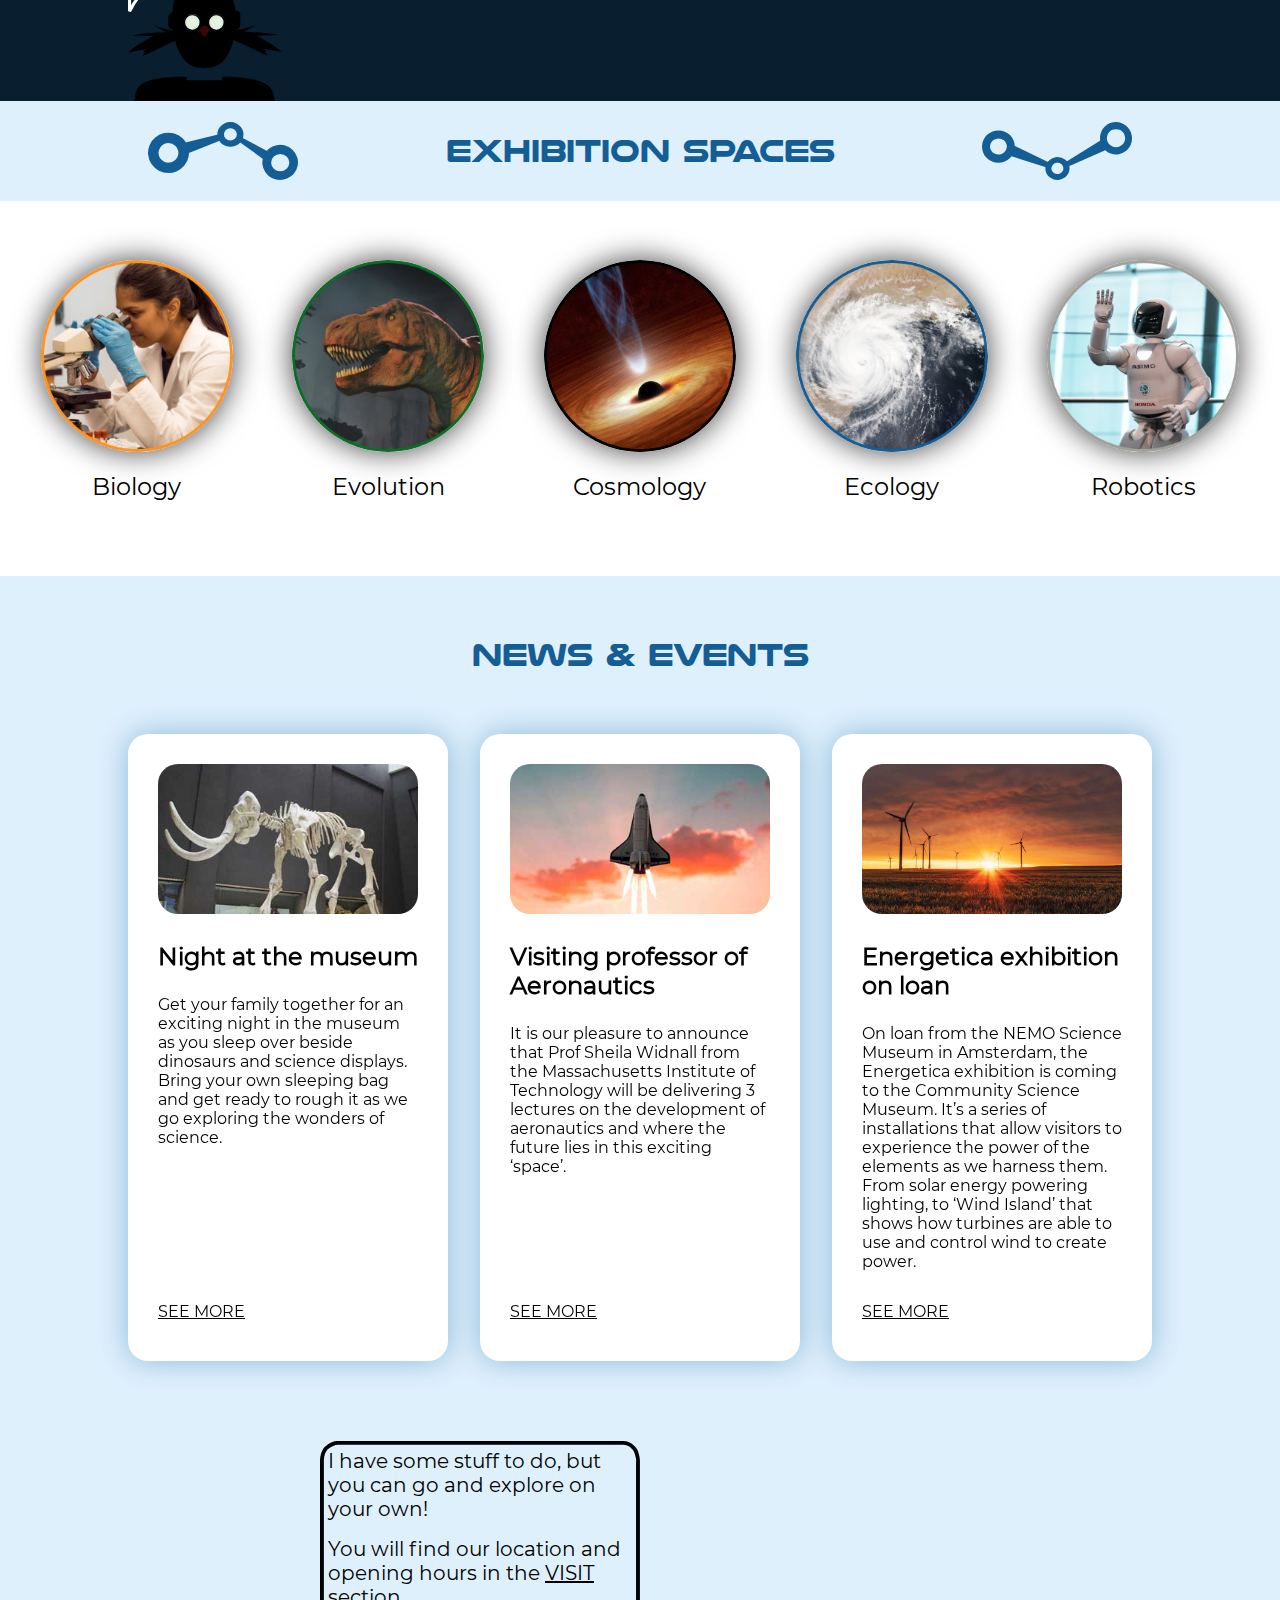
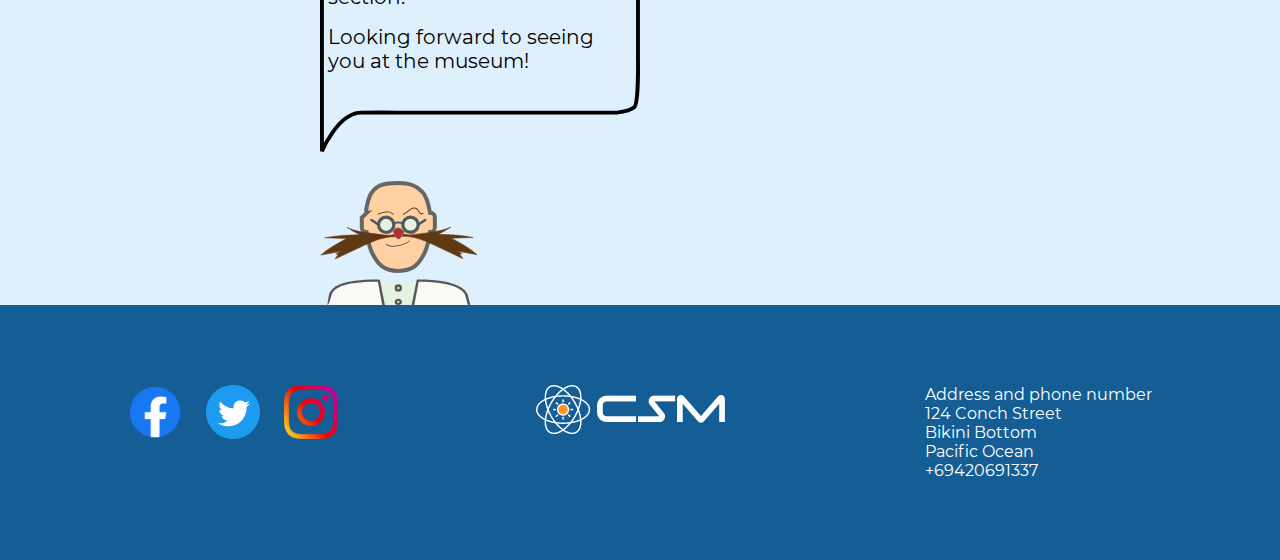
==== commit 47b06ddf: "logo" ====
--- a/index.html
+++ b/index.html
@@ -10,7 +10,7 @@
 </head>
 <body>
     <header>
-        <a href="/index.html" class="logo"><img src="/svg/logo-1.svg" alt="csm logo"></a>
+        <a href="/index.html" class="logo"><img src="/images/logo-img.png" alt="csm logo"></a>
         <label for="checkbox" class="hamburger-icon"><img src="/svg/hamburger.svg" alt="hamburger menu"></label>
         <input type="checkbox" id="checkbox" name="checkbox">
         <nav>
@@ -137,7 +137,7 @@
                 <img src="/svg/Twitter social icons - circle - blue.svg" alt="Twitter icon">
                 <img src="/svg/Instagram_Glyph_Gradient_RGB.svg" alt="Instagram icon">
             </div>
-            <a href="/index.html"><img src="/svg/logo.svg" alt="Picture of CSM logo"></a>
+            <a href="/index.html"><img src="/images/logo-img.png" alt="Picture of CSM logo"></a>
             <div class="footer-text-wrap">
                 <p>Address and phone number</p>
                 <p>124 Conch Street</p>
--- a/stylesheet.css
+++ b/stylesheet.css
@@ -32,7 +32,7 @@
     font-family: 'nulshock';
 }
 
-h2 {
+h2, .h1-blue {
     font-family: 'nulshock';
     font-size: 24px;
     color: #145E95;
@@ -435,7 +435,7 @@
 .dr-egghead-bottom {
     background-color: #DFF0FD;
     padding-left: 10%;
-    padding-top: 40px;
+    padding-top: 80px;
 }
 
 .speech-bubble-bottom {
@@ -682,13 +682,17 @@
     width: 100%;
 }
 
+.visit-card:hover {
+    transform: scale(1.1);
+}
+
 .visit-card a {
     text-decoration: underline;
     text-transform: none;
 }
 
 .visit-card-1 {
-    background-color: #97C0DE;
+    background-color: #DFF0FD;
 }
 
 .visit-card-2 {
@@ -720,10 +724,12 @@
 
 .hero-exhibitions {
     background-color: #091E2E;
-    background-image: url(/images/exhibitions-bg.jpg);
+    background-image: url(/images/exhibitions-bg-small.jpg);
     min-height: 500px;
     background-position-y: -50px;
 }
+
+
 
 /* COSMOLOGY SECTION */
 
@@ -734,7 +740,7 @@
     background-position-x: -200px;
 }
 
-.cosmo-section p {
+.cosmo-section p, .evolution-section p, .bioligy-section p, .robotics-section p, .ecology-section p {
     margin: 1em 0px;
     font-size: 20px;
 }
@@ -745,48 +751,211 @@
     font-size: 24px;
 }
 
-.cosmology {
+.background {
+    width: 90%;
+    height: fit-content;
+    margin: 0 auto;
+}
+
+.cosmology-background {
     background-color: #091E2E;
+}
+
+.flex-container {
+    width: 80%;
+    margin: auto;
     display: flex;
     flex-wrap: wrap;
     justify-content: space-evenly;
-    width: 90%;
-    height: 800px;
-    margin: 0 auto;
-    padding: 150px;
-}
-
-.cosmo-img img {
+    gap: 24px;
+    padding: 100px 0px 100px;  
+}
+
+.exhibit-img {
+    height: fit-content;
+    flex: 1 1 30%;
+    max-width: 260px;
+}
+
+.exhibit-text-1 {
+    flex: 1 1 70%;
+    max-width: 500px;
+}
+
+.exhibit-text-2 {
+    flex: 2 0 70%;
+    max-width: 500px;
+}
+
+.exhibit-icon {
+    flex: 1 1 30%;
+    max-width: 300px;
+}
+
+.exhibit-img img {
     border-radius: 50%;
-    border: 4px black solid;
     filter: drop-shadow(#050e16 0 0 15px);
     display: block;
     margin: auto;
-    width: 100%;
-    max-width: 260px;
-}
-
-.cosmo-img {
-    flex: 0 1 35%;
-}
-
-.cosmo-text-1 {
-    flex: 0 1 50%;
-}
-
-.cosmo-text-2 {
-    flex: 0 1 35%;
-}
-
-.cosmo-orion {
-    flex: 0 1 50%;
-    margin-top: 80px;
-}
-
-.cosmo-orion img {
+    width: 80%;
+}
+
+.cosmo-section .exhibit-img img {
+    boder: 4px black solid;
+}
+
+.exhibit-icon img {
     display: block;
     margin: auto;
+    width: 100%;
+}
+
+
+/* EVOLUTION SECTION */ 
+
+.evolution-section {
+    background-image: url(/images/evolution-bg.jpg);
+    background-size: 40% 100%;
+    background-repeat: repeat;
+    background-position-x: -200px;
+}
+
+.evolution-background {
+    background-color: #E9F4EC;
+}
+
+.evolution-section p, .bioligy-section p, .robotics-section p, .ecology-section p {
+    color: black;
+}
+
+.evolution-section .exhibit-icon img, .bioligy-section .exhibit-icon img, .robotics-section .exhibit-icon img, .ecology-section .exhibit-icon img {
     width: 50%;
+}
+
+.evolution-section h3, .bioligy-section h3, .robotics-section h3, .ecology-section h3 {
+    text-transform: uppercase;
+    font-size: 24px;
+}
+
+/* BIOLIGY SECTION */
+
+.bioligy-section {
+    background-image: url(/images/bioligy-bg.jpg);
+}
+
+.bioligy-background {
+    background-color: #FFF4E8;
+}
+
+/* ROBOTICS SECTION */
+
+.robotics-section {
+    background-image: url(/images/robotics-bg.jpg);
+}
+
+.robotics-background {
+    background-color: #F2F2F2;
+}
+
+
+/* ECOLOGY SECTION */ 
+
+.ecology-section {
+    background-image: url(/images/turtle.jpg);
+}
+
+.ecology-background {
+    background-color: #DFF0FD;
+    height: fit-content;
+}
+
+.back-to-top, .back-to-top a {
+    color: black;
+    text-decoration: underline;
+    text-align: center;
+    padding: 40px;
+}
+
+
+/* NEWS AND EVENTS PAGE */
+
+.events-container img {
+    width: 100%;
+    height: 100%;
+    object-fit: cover;
+    border-radius: 20px;
+    max-height: 300px;
+}
+
+.events-page h3 {
+    margin: 0;
+    font-size: 32px;
+}
+
+.events-container p {
+    color: black;
+    font-size: 1.2rem;
+    margin: 1em 0;
+}
+
+.events-page {
+    background-color: #e7eff5;
+}
+
+.events-page h1 {
+    padding: 80px 0 80px;
+    text-align: center;
+    color: #145E95;
+}
+
+.events-container {
+    width: 90%;
+    margin: auto;
+}
+
+.event-card-wrapper {
+    display: flex;
+    flex-direction: column;
+    gap: 40px;
+}
+
+.events-card {
+    display: flex;
+    flex-direction: column;
+    background-color: white;
+    border-radius: 20px;
+    padding: 1rem;
+}
+
+.event-card-img {
+    padding: 1rem;
+    flex: 1 1 50%;
+}
+
+.visit-prof-img img {
+    max-height: 300px;
+}
+
+.events-text-wrap {
+    padding: 1rem;
+    display: flex;
+    flex: 1 1 50%;
+    flex-direction: column;
+}
+
+.dr-egghead-events {
+    display: flex;
+    width: 80%;
+    margin: auto;
+    padding-top: 100px;
+}
+
+.dr-egghead-events img {
+    max-width: 150px;
+}
+
+.dr-egghead-events p {
+    color: black;
 }
 
 
@@ -804,11 +973,15 @@
     }
 }
 
-
+@media (min-width: 600px) {
+    .hero-exhibitions {
+        background-image:url(/images/exhibitions-bg.jpg) ;
+    }
+}
 
   @media (min-width: 800px) {
 
-      .speech-bubble {
+    .speech-bubble {
         width: 372px;
         height: 394px;
         margin-left: 20%;
@@ -844,6 +1017,10 @@
         display: block;
     }
 
+    .h1-blue {
+        font-size: 32px;
+    }
+
     h1, h2 {
         font-size: 32px;
     }
@@ -872,21 +1049,18 @@
         font-size: 20px;
     }
 
-    
-
-
  
 
   }
 
   @media (min-width: 900px) {
-      .moon {
-          bottom: 200px;
-      }
-
-      .hero-below-text {
-          padding-top: 15%;
-      }
+    .moon {
+        bottom: 200px;
+    }
+
+    .hero-below-text {
+        padding-top: 15%;
+    }
 
 
   }
@@ -909,20 +1083,26 @@
         display: block;
         width: 60%;
     }
+    .events-card {
+        flex-direction: row;
+    }
+    .visit-prof {
+        flex-direction: column;
+    }
 }
 
   @media (min-width: 1300px) {
-      .hero-below-text {
-          padding-top: 10%;
-      }
-      .speech-bubble-2 {
-          margin-top: 5%;
-      }
-          
-      .news-card p {
-          font-size: 20px;
-      }
-  }
+    .hero-below-text {
+        padding-top: 10%;
+    }
+    .speech-bubble-2 {
+        margin-top: 5%;
+    }
+        
+    .news-card p {
+        font-size: 20px;
+    }
+}
 
   @media (min-width: 1400px) {
     .moon {
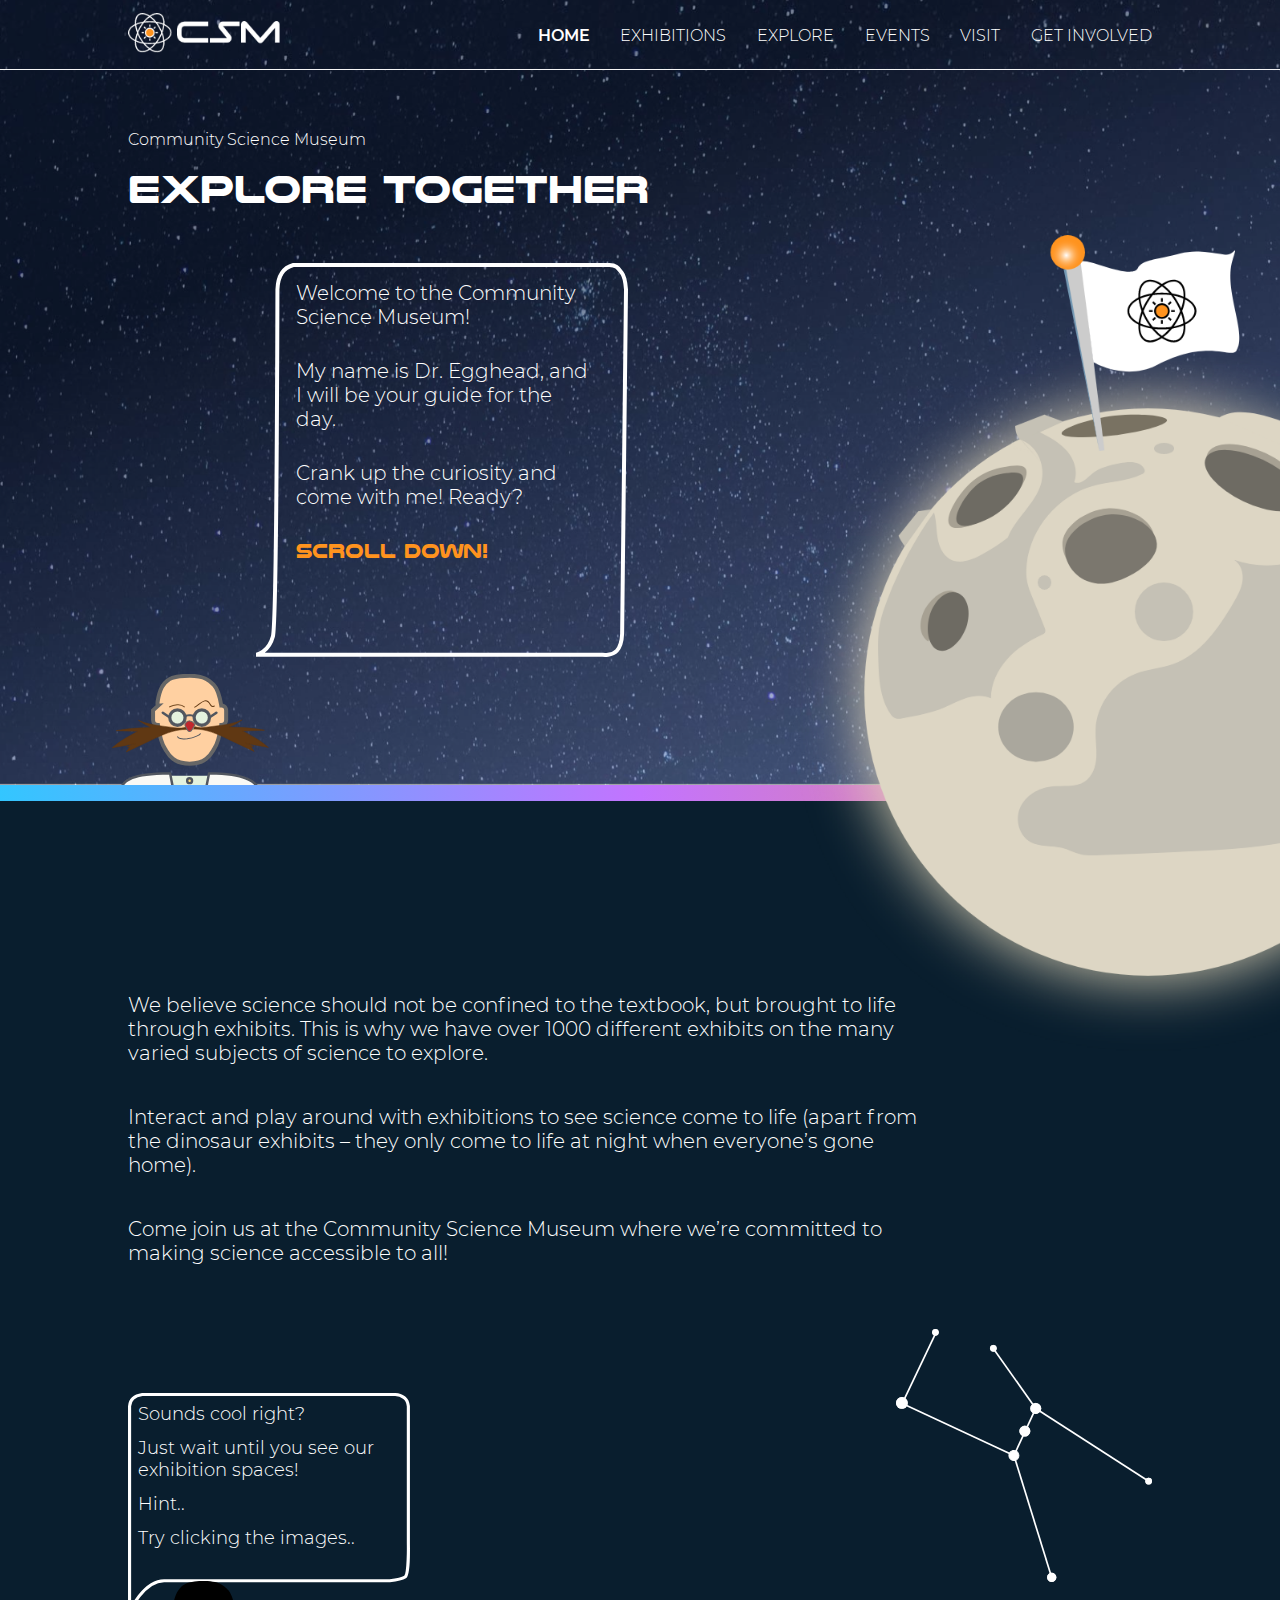
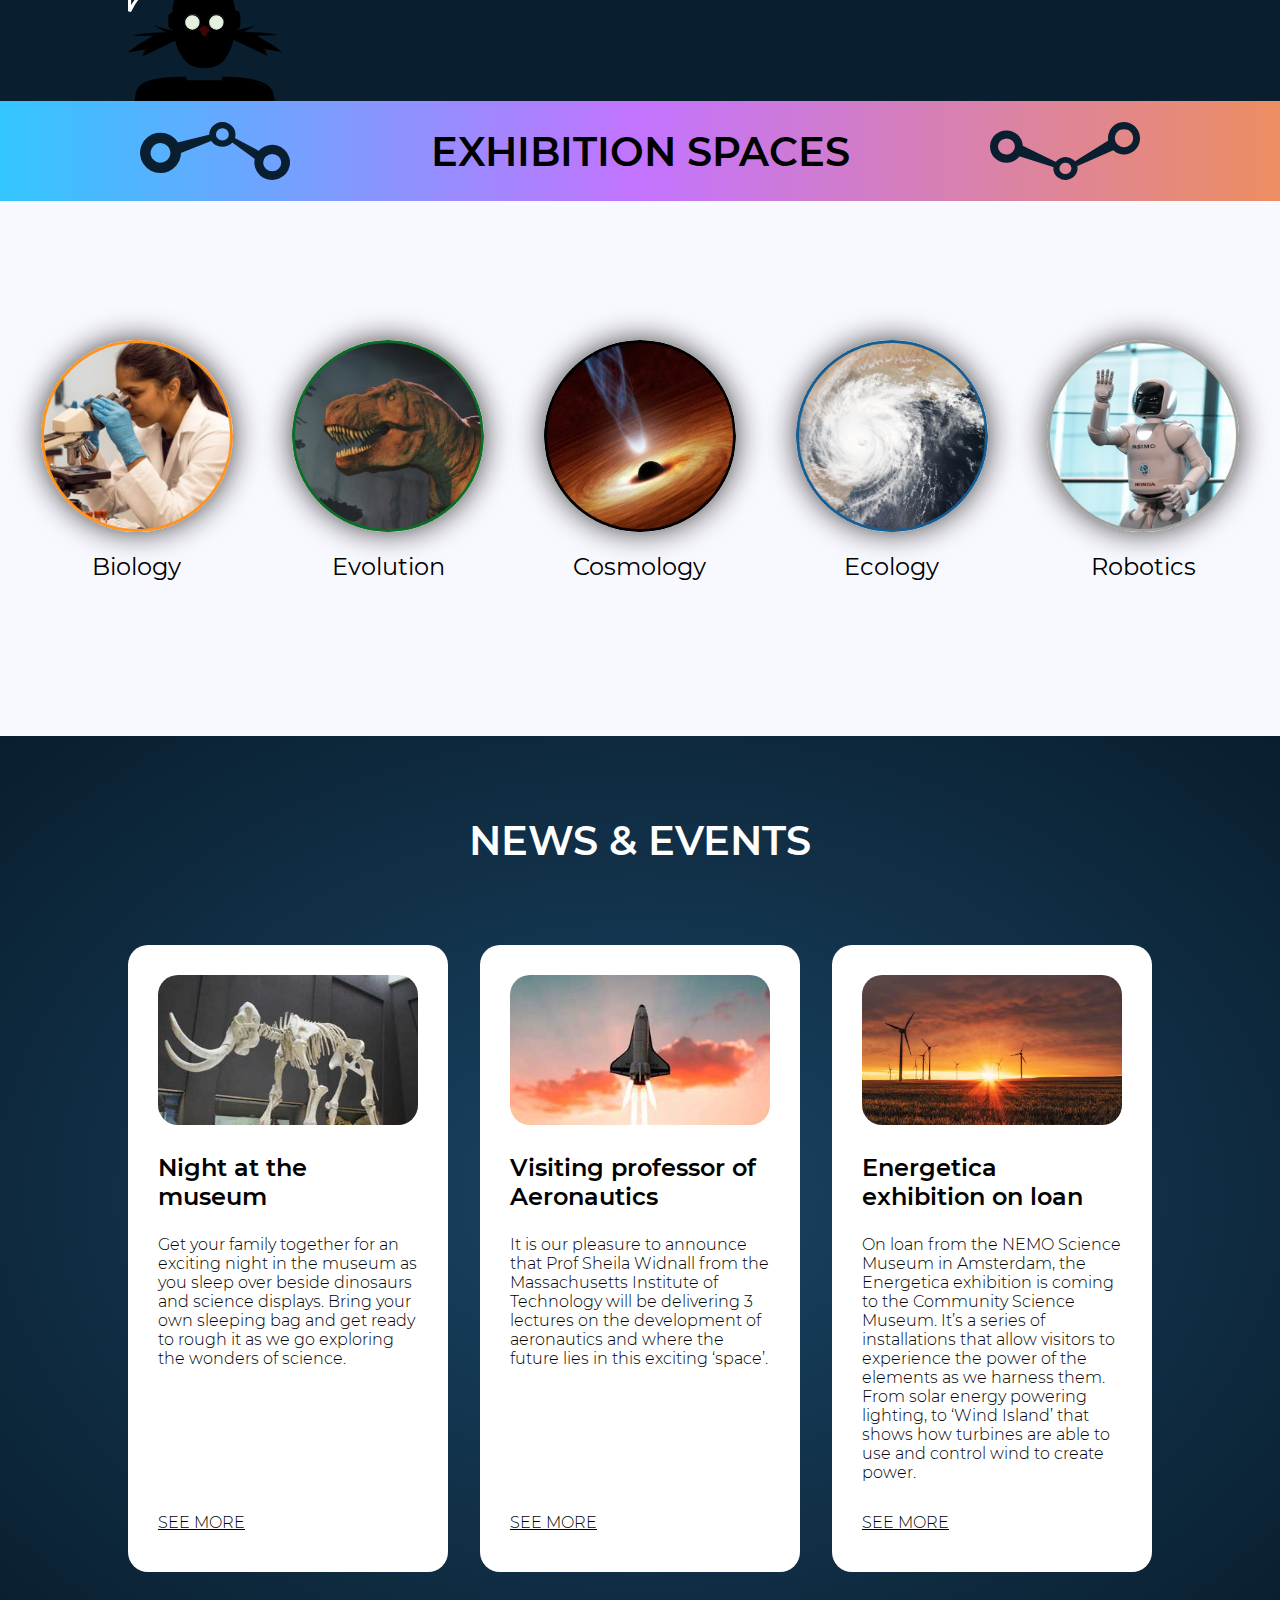
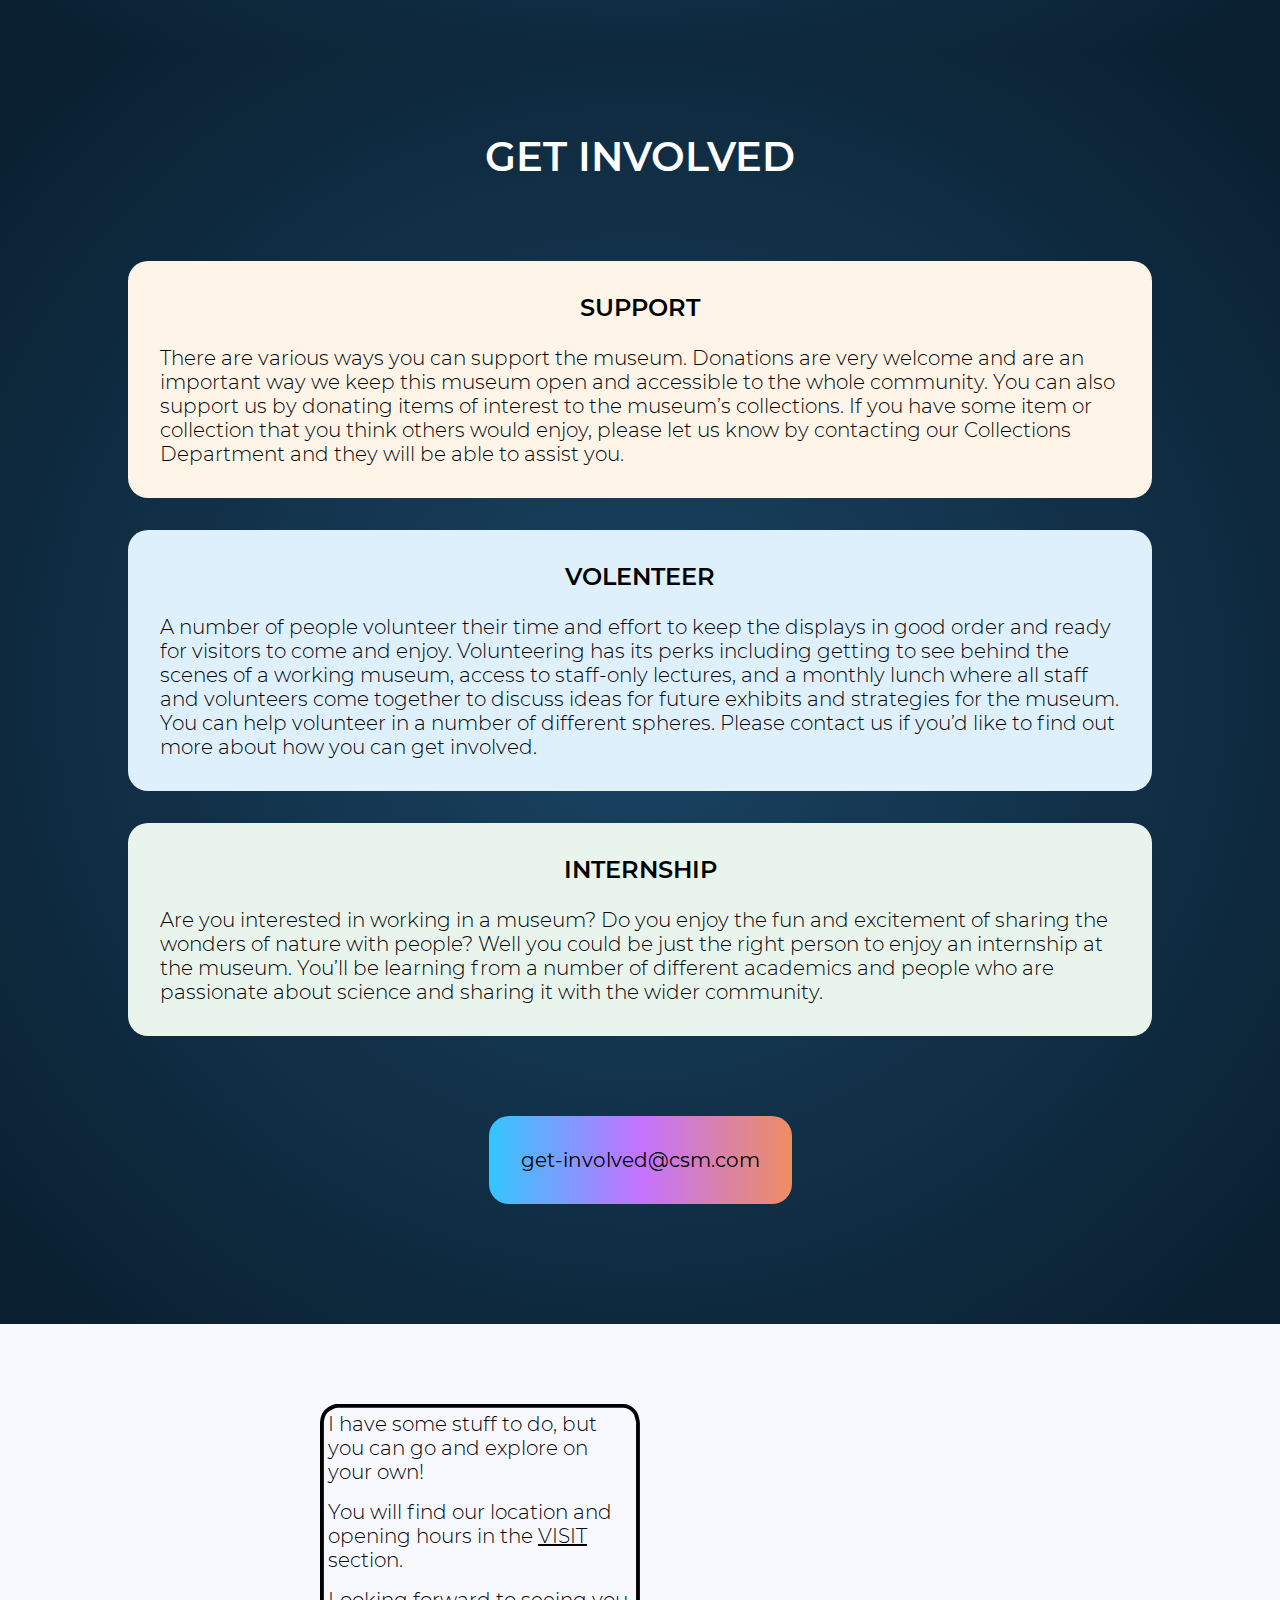
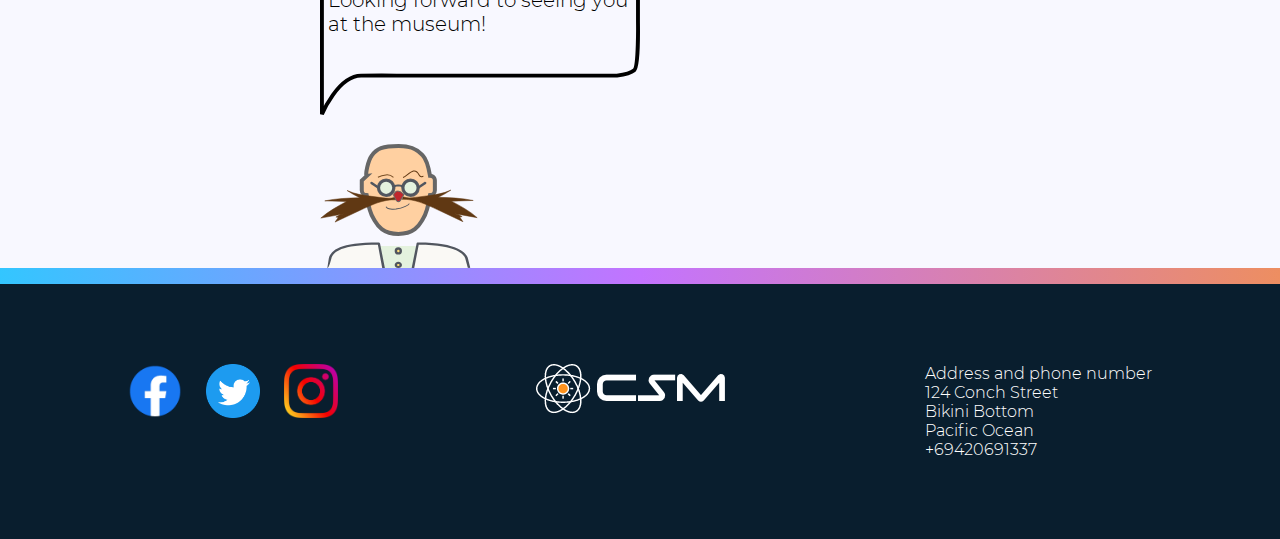
==== commit fc01dd07: "Thats better" ====
--- a/index.html
+++ b/index.html
@@ -121,6 +121,34 @@
             </div>
         </div>
     </section>
+    <section class="get-involved">
+        <h2>Get Involved</h2>
+        <div class="get-involved-flex">
+            <div class="support get-involved-card">
+                <h3>Support</h3>
+                <p>There are various ways you can support the museum. Donations are very welcome and are an important way we keep this museum open and accessible to the whole community. 
+                    You can also support us by donating items of interest to the museum’s collections. If you have some item or collection that you think others would enjoy, please let us know by contacting our Collections Department and they will be able to assist you.
+                </p>
+            </div>
+            <div class="volenteer get-involved-card">
+                <h3>Volenteer</h3>
+                <p>A number of people volunteer their time and effort to keep the displays in good order and ready for visitors to come and enjoy. Volunteering has its perks including getting to see behind the scenes of a working museum, access to staff-only lectures, and a monthly lunch where all staff and volunteers come together to discuss ideas for future exhibits and strategies for the museum.
+                    You can help volunteer in a number of different spheres. Please contact us if you’d like to find out more about how you can get involved.
+                </p>
+            </div>
+            <div class="internship get-involved-card">
+                <h3>Internship</h3>
+                <p>Are you interested in working in a museum? Do you enjoy the fun and excitement of sharing the wonders of nature with people? Well you could be just the right person to enjoy an internship at the museum.
+                    You’ll be learning from a number of different academics and people who are passionate about science and sharing it with the wider community.
+                </p>
+            </div>
+        </div>
+        <div class="get-involved-contact">
+            <div class="contact-mail">
+            <p>get-involved@csm.com</p>
+            </div>
+        </div>
+    </section>
     <section class="dr-egghead-bottom">
         <div class="speech-bubble-bottom">
             <p>I have some stuff to do, but you can go and explore on your own!</p>
@@ -130,6 +158,8 @@
         </div>
         <img class="dr-egghead-bottom-img" src="/svg/dr-egghead-vertical.svg" alt="Drawing of Dr. Egghead">
     </section>
+    <div class="blue-line">
+    </div>
     <footer>
         <div class="footer-wrap">
             <div class="social-media-flex">
--- a/stylesheet.css
+++ b/stylesheet.css
@@ -5,7 +5,23 @@
 
 @font-face {
     font-family: 'Montserrat';
-    src: url(../fonts/Montserrat-Regular.ttf);
+    src: url(/fonts/Montserrat-Light.ttf);
+    font-weight: normal;
+    font-style: normal;
+}
+
+@font-face {
+    font-family: 'Montserrat';
+    src: url(/fonts/Montserrat-Regular.ttf);
+    font-weight: 500;
+    font-style: normal;
+}
+
+@font-face {
+    font-family: 'Montserrat';
+    src: url(/fonts/Montserrat-SemiBold.ttf);
+    font-weight: bold;
+    font-style: normal;
 }
 
 * {
@@ -26,16 +42,20 @@
 p {
     font-family: 'Montserrat';
     color: white;
+    font-weight: normal;
 }
 
 h1 {
     font-family: 'nulshock';
-}
-
-h2, .h1-blue {
-    font-family: 'nulshock';
-    font-size: 24px;
-    color: #145E95;
+    color: white;
+    font-size: 32px;
+}
+
+h2 {
+    font-family: 'Montserrat';
+    font-size: 32px;
+    color: black;
+    text-transform: uppercase;
 }
 
 h3 {
@@ -52,16 +72,18 @@
     text-decoration: underline;
 }
 
-/* HEADER NAV */
+/* ------------------------ HEADER NAV ---------------------------- */
 
 header {
-    background-color: #145E95;
+    background-color: #091E2E;
+    background-image: url(/images/hero-bg-star.png);
     height: 70px;
     display: flex;
     align-items: center;
     justify-content: space-between;
     padding: 0 10%;
     position: relative;
+    border-bottom: 1px solid whitesmoke;
   }
 
   .logo img {
@@ -70,8 +92,8 @@
   
   nav {
     position: absolute;
+    background-image: url(/images/hero-bg-star.png);
     top: 70px;
-    background: #145E95;
     width: 100%;  
     display: none;
     z-index: 1000;
@@ -92,11 +114,11 @@
   }
 
   .nav-links a:hover {
-      border-bottom: 1px solid white;
+      transform: scale(1.2);
   }
 
   .current {
-    border-bottom: 1px solid white;
+    font-weight: bold;
   }
 
   nav li {
@@ -112,13 +134,14 @@
     display: block;
   }
 
-/* HOMEPAGE */
+/* ----------------------------- HOMEPAGE ------------------------- */
 
 /* HOMEPAGE HERO */
 
 .hero-home {
-    background-color: #145E95;
-    background-image: url(/images/bg-home.jpg);
+    background-color: ;
+    background-image: url(/images/hero-bg-star.png);
+    background-size: cover;
     height: 715px;
     position: relative;
     overflow-y: visible;
@@ -166,7 +189,8 @@
 }
 
 .blue-line {
-    background-color: #97C0DE;
+    background-color: #F2F2F2;
+    background: linear-gradient(0.75turn, #ed8e61, #c373ff, #33c6ff);
     height: 16px;
     position: relative;
     z-index: 0;
@@ -297,7 +321,7 @@
 /* HEADING EXHIBITIONS */
 
 .heading-exhibitions {
-    background-color: #DFF0FD;
+    background: linear-gradient(0.75turn, #ed8e61, #c373ff, #33c6ff);
     display: flex;
     flex-direction: row;
     justify-content: space-evenly;
@@ -310,14 +334,20 @@
     max-width: 150px;
 }
 
+.heading-exhibitions h2 {
+    color: black;
+    text-align: center;
+}
+
 /* EXHIBITION SECTION */
 
 .exhibitions {
     display: flex;
     justify-content: space-evenly;
     flex-wrap: wrap-reverse;
-    padding: 40px 0 40px 0;
+    padding: 120px 0 120px 0;
     height: fit-content;
+    background-color: ghostwhite;
 }
 
 .card {
@@ -330,6 +360,7 @@
 .card p {
     color: black;
     font-family: 'Montserrat';
+    font-weight: 500;
     padding: 16px 0;
     font-size: 24px;
 }
@@ -373,12 +404,15 @@
 /* NEWS AND EVENTS SECTION */
 
 .news-and-events-section {
-    background-color: #DFF0FD;
+    background-color: #091E2E;
+    background-image: radial-gradient( #1a4464, #091E2E);
     text-align: center;
+    padding-bottom: 80px;
 }
 
 .news-and-events-section h2 {
-    padding: 60px 0px 60px 0px;
+    padding: 80px 0px 80px 0px;
+    color: white;
 }
 
 .card-container {
@@ -397,7 +431,6 @@
     padding: 30px;
     border-radius: 20px;
     position: relative;
-    filter: drop-shadow( #8bb8d8 0px 0px 15px);
 }
 
 .news-card:hover {
@@ -430,10 +463,82 @@
     margin: 24px 0px 24px;
 }
 
+/* GET INVOLVED */
+
+.get-involved {
+    background-color: #091E2E;
+    background-image: radial-gradient( #1a4464, #091E2E);
+    text-align: center;
+    padding: 0 10%;
+}
+
+.get-involved p {
+    color: black;
+    font-size: 20px;
+    text-align: left;
+}
+
+.get-involved h2 {
+    color: white;
+    padding: 80px 0px 80px;
+}
+
+.get-involved-flex {
+    display: flex;
+    flex-wrap: wrap;
+    flex-direction: column;
+    gap: 2em;
+    justify-content: space-between;
+}
+
+.get-involved-card {
+    flex: 0 1 30%;
+    border-radius: 20px;
+    padding: 2em;
+}
+
+.get-involved-card:hover {
+    transform: scale(1.1);
+}
+
+.get-involved-card h3 {
+    margin-bottom: 1em;
+    font-size: 24px;
+    text-transform: uppercase;
+}
+
+.support {
+    background-color: #FFF4E8;
+}
+
+.volenteer {
+    background-color: #DFF0FD;
+}
+
+.internship {
+    background-color: #E9F4EC;
+}
+
+.get-involved-contact {
+    display: flex;
+    justify-content: center;
+}
+
+.contact-mail {
+    background: linear-gradient(0.75turn, #ed8e61, #c373ff, #33c6ff);
+    padding: 2em;
+    border-radius: 20px;
+    margin: 80px auto 120px;
+}
+
+.contact-mail p {
+    font-weight: 500;
+}
+
 /* DR EGGHEAD AT BOTTOM OF HOME PAGE */
 
 .dr-egghead-bottom {
-    background-color: #DFF0FD;
+    background-color: ghostwhite;
     padding-left: 10%;
     padding-top: 80px;
 }
@@ -472,7 +577,7 @@
 /* FOOTER */
 
 footer {
-    background-color: #145E95;
+    background-color: #091E2E;
 }
 
 .footer-wrap {
@@ -491,20 +596,30 @@
 }
 
 
-/* EXPLORE PAGE */
-
-.explore-hero {
+/* ----------------------------- EXPLORE PAGE ------------------------- */
+
+.hero {
+    background-color: #091E2E;
+    background-image:url(/images/hero-bg-star.png);
+}
+
+.hero-text {
+    padding: 200px 0 200px;
+    text-align: center;
+}
+
+.for-kids {
     background-image: url(/images/explore.jpg);
     background-color: #091E2E;
-    min-height: 950px;
     height: fit-content;
     background-position-x: -100px ;
     text-align: center;
     background-repeat: no-repeat;
     position: relative;
-}
-
-.explore-hero h1 {
+    padding-top: 120px;
+}
+
+.for-kids h1 {
     color: white;
     font-size: 40px;
     padding-top: 80px;
@@ -513,7 +628,7 @@
 .text-container {
     text-align: left;
     max-width: 650px;
-    margin: 80px auto 0px;
+    margin: 0px auto 0px;
     background-color: #091E2E;
     padding: 32px;
 }
@@ -577,7 +692,7 @@
 /* FOR TEACHERS SECTION */
 
 .for-teachers {
-    background-color: #DFF0FD;
+    background-color: ghostwhite;
     padding: 80px 0 80px;
 }
 
@@ -614,7 +729,7 @@
 /* FOR RESEARCHERS SECTION */
 
 .for-researchers {
-    background-color: #FAF9F5;
+    background-color: ghostwhite;
     padding: 100px 0 100px;
 }
 
@@ -627,24 +742,6 @@
 /* VISIT SECTION */
 
 
-.hero-visit {
-    background-image: url(/images/visit.jpg);
-    height: 500px;
-    background-repeat: no-repeat;
-    background-size: cover;
-}
-
-.heading-visit {
-    background-color: #FAF9F5;
-    text-align: center;
-}
-
-.heading-visit h1 {
-    color: #145E95;
-    padding: 80px 0px;
-    font-size: 40px;
-}
-
 .visit-information h3, .visit-information a {
     color: black;
 }
@@ -662,7 +759,7 @@
 
 .visit-information {
     background-color: #FAF9F5;
-    padding: 0 10% 120px;
+    padding: 120px 10% 160px;
 }
 
 .visit-flex-container {
@@ -720,14 +817,7 @@
 }
 
 
-/* EXHIBITIONS PAGE */
-
-.hero-exhibitions {
-    background-color: #091E2E;
-    background-image: url(/images/exhibitions-bg-small.jpg);
-    min-height: 500px;
-    background-position-y: -50px;
-}
+/* ----------------------- EXHIBITIONS PAGE ----------------------- */
 
 
 
@@ -877,7 +967,7 @@
 }
 
 
-/* NEWS AND EVENTS PAGE */
+/* ------------------------ NEWS AND EVENTS PAGE ----------------------- */
 
 .events-container img {
     width: 100%;
@@ -890,22 +980,24 @@
 .events-page h3 {
     margin: 0;
     font-size: 32px;
+    font-weight: 500;
 }
 
 .events-container p {
     color: black;
     font-size: 1.2rem;
-    margin: 1em 0;
+    margin: 1em 0 0;
 }
 
 .events-page {
-    background-color: #e7eff5;
+    background: whitesmoke;
+    padding: 120px 10% 0px;
 }
 
 .events-page h1 {
     padding: 80px 0 80px;
     text-align: center;
-    color: #145E95;
+    color: #091E2E;
 }
 
 .events-container {
@@ -916,13 +1008,12 @@
 .event-card-wrapper {
     display: flex;
     flex-direction: column;
-    gap: 40px;
+    gap: 80px;
 }
 
 .events-card {
     display: flex;
     flex-direction: column;
-    background-color: white;
     border-radius: 20px;
     padding: 1rem;
 }
@@ -960,7 +1051,7 @@
 
 
 
-
+/* ------------------------ MEDIA QUERIES ------------------------ */
 
 
 @media (min-width: 400px) {
@@ -970,12 +1061,6 @@
 
     .news-card img {
         height: 150px;
-    }
-}
-
-@media (min-width: 600px) {
-    .hero-exhibitions {
-        background-image:url(/images/exhibitions-bg.jpg) ;
     }
 }
 
@@ -1022,7 +1107,7 @@
     }
 
     h1, h2 {
-        font-size: 32px;
+        font-size: 40px;
     }
 
     .card {
@@ -1082,6 +1167,7 @@
         position: inherit;
         display: block;
         width: 60%;
+        background: transparent;
     }
     .events-card {
         flex-direction: row;
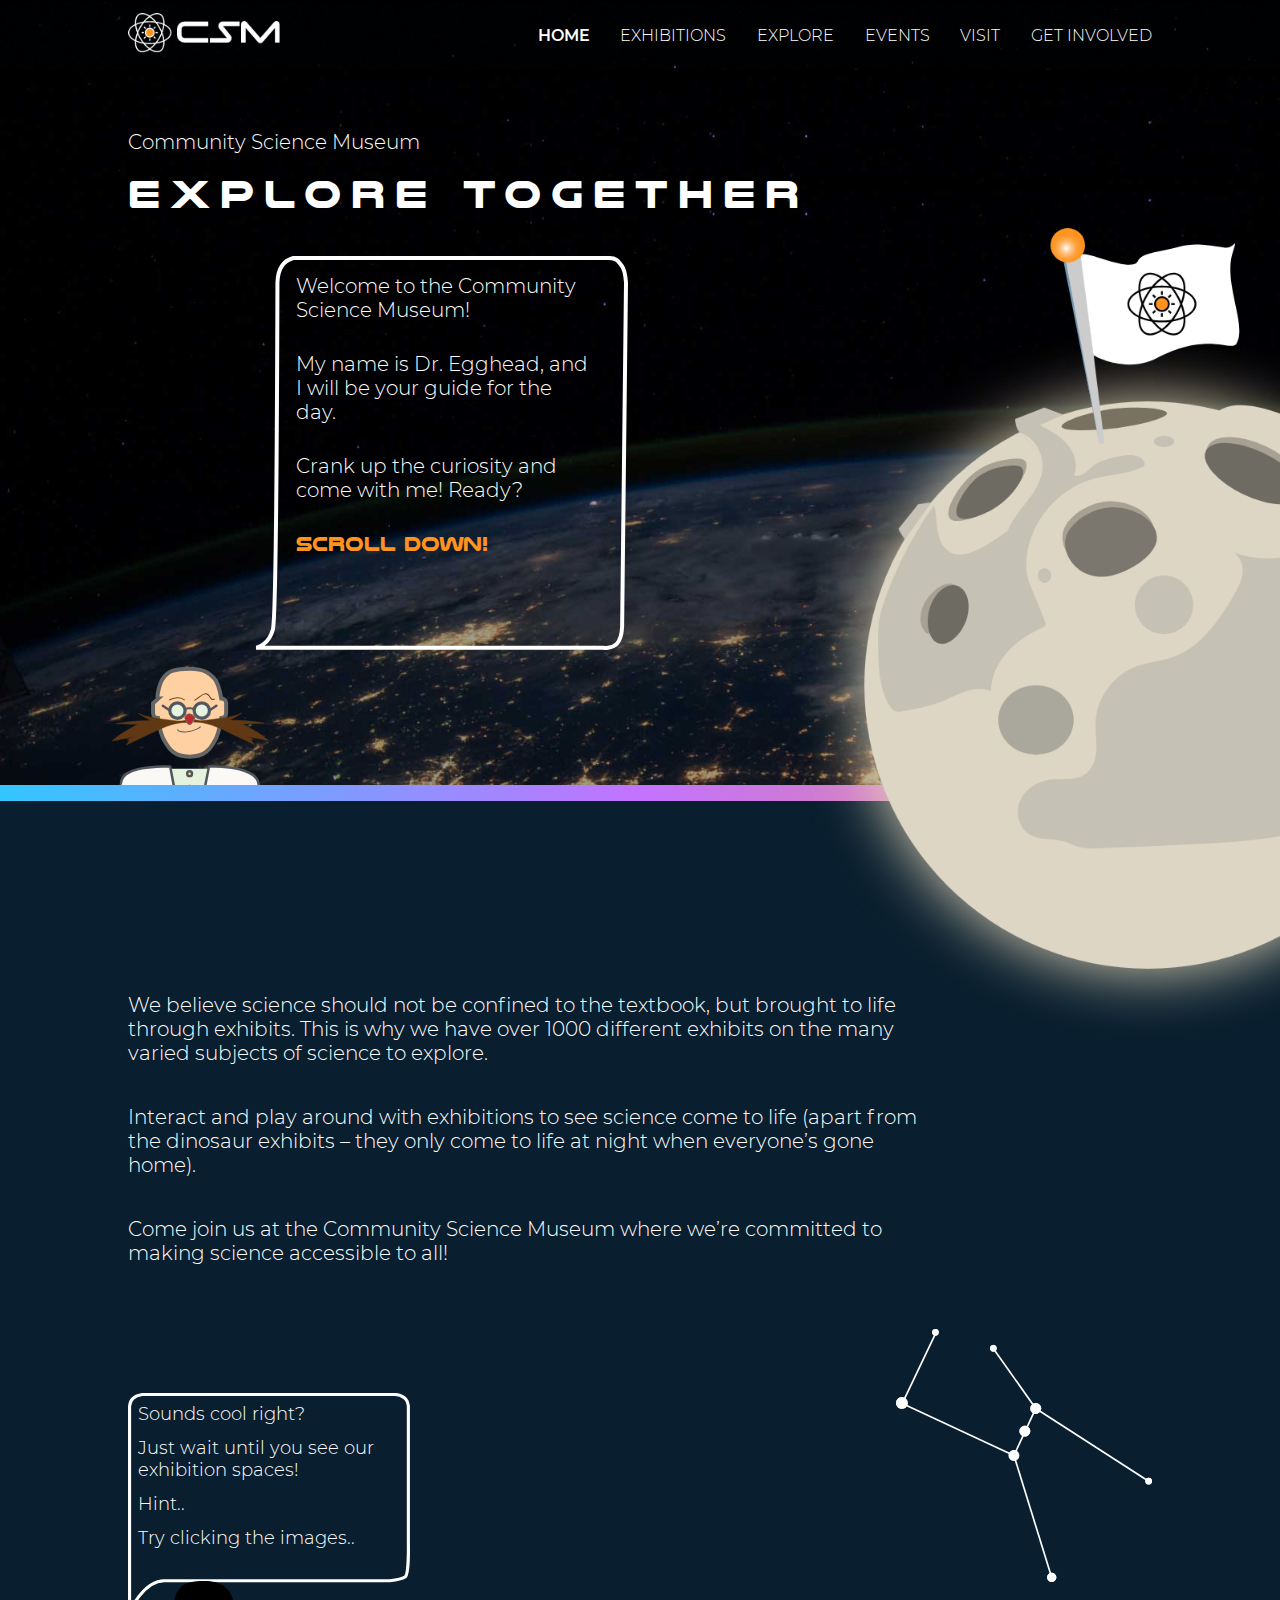
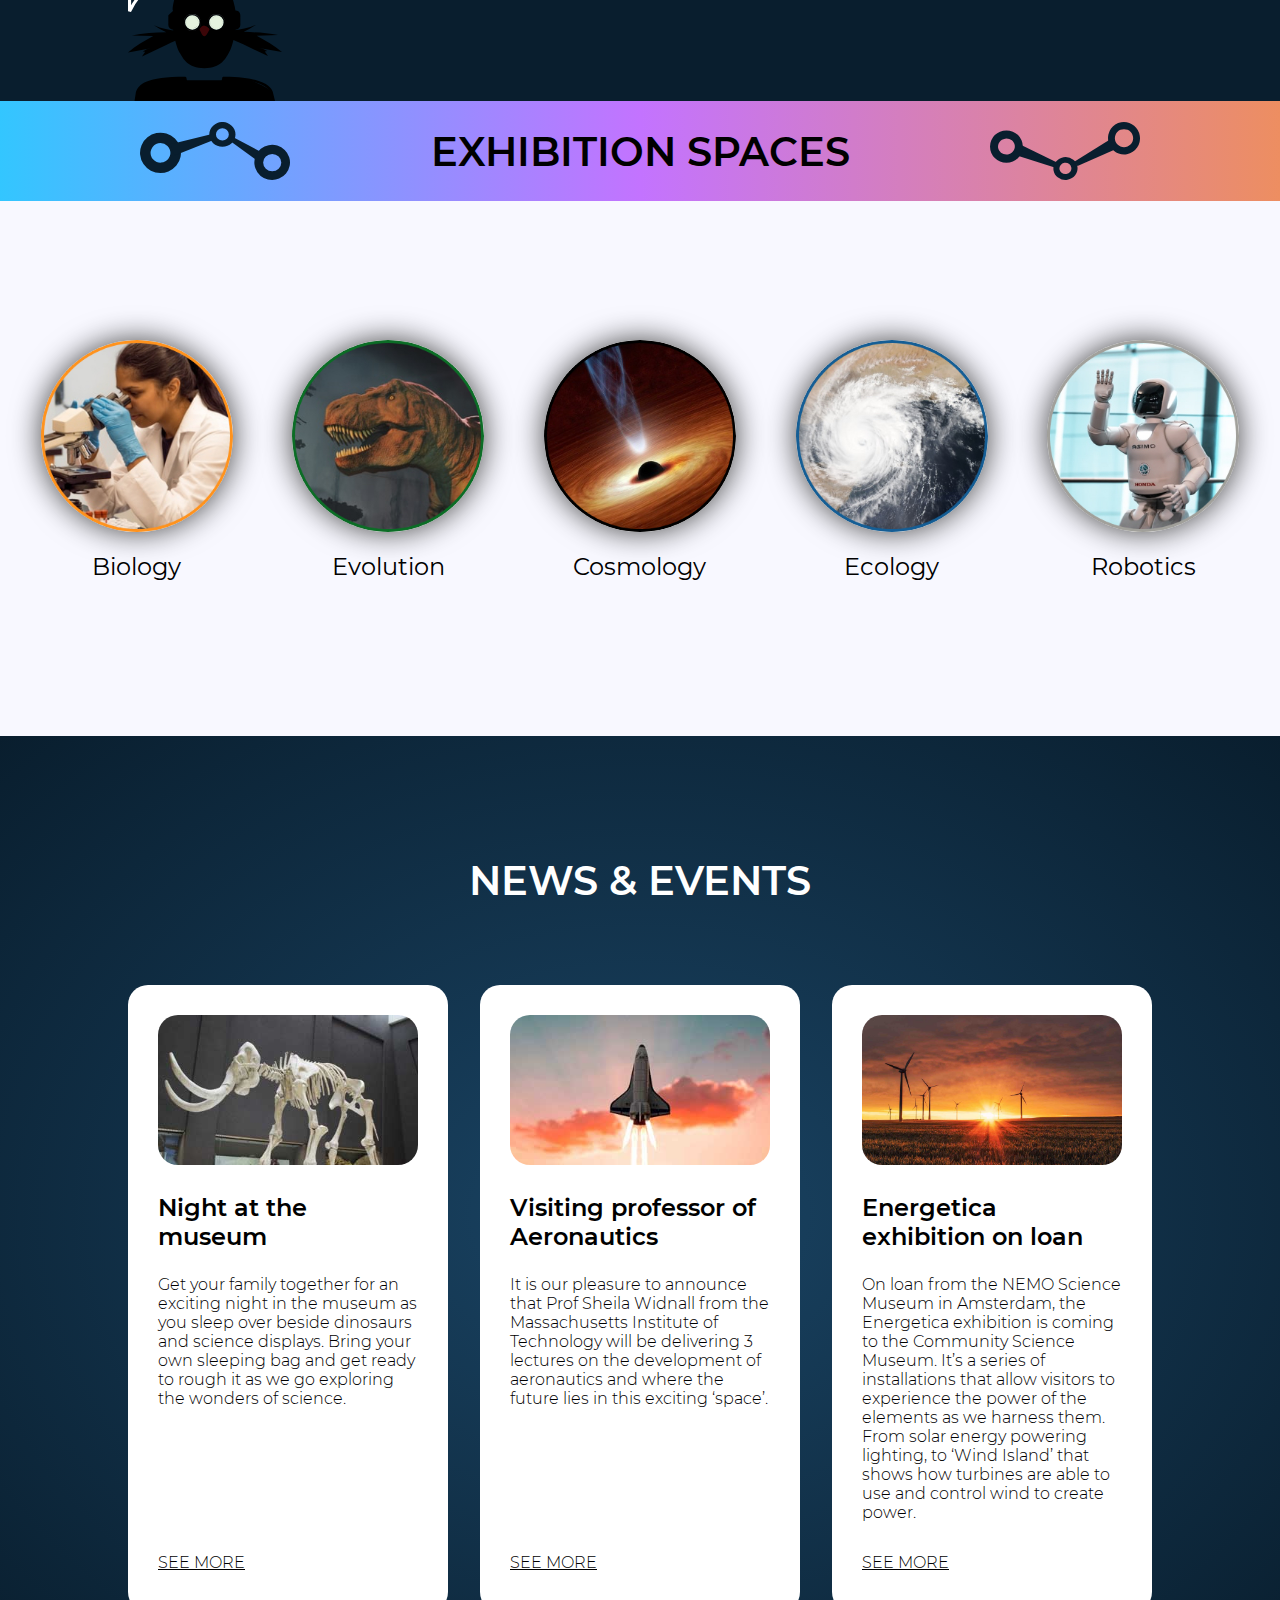
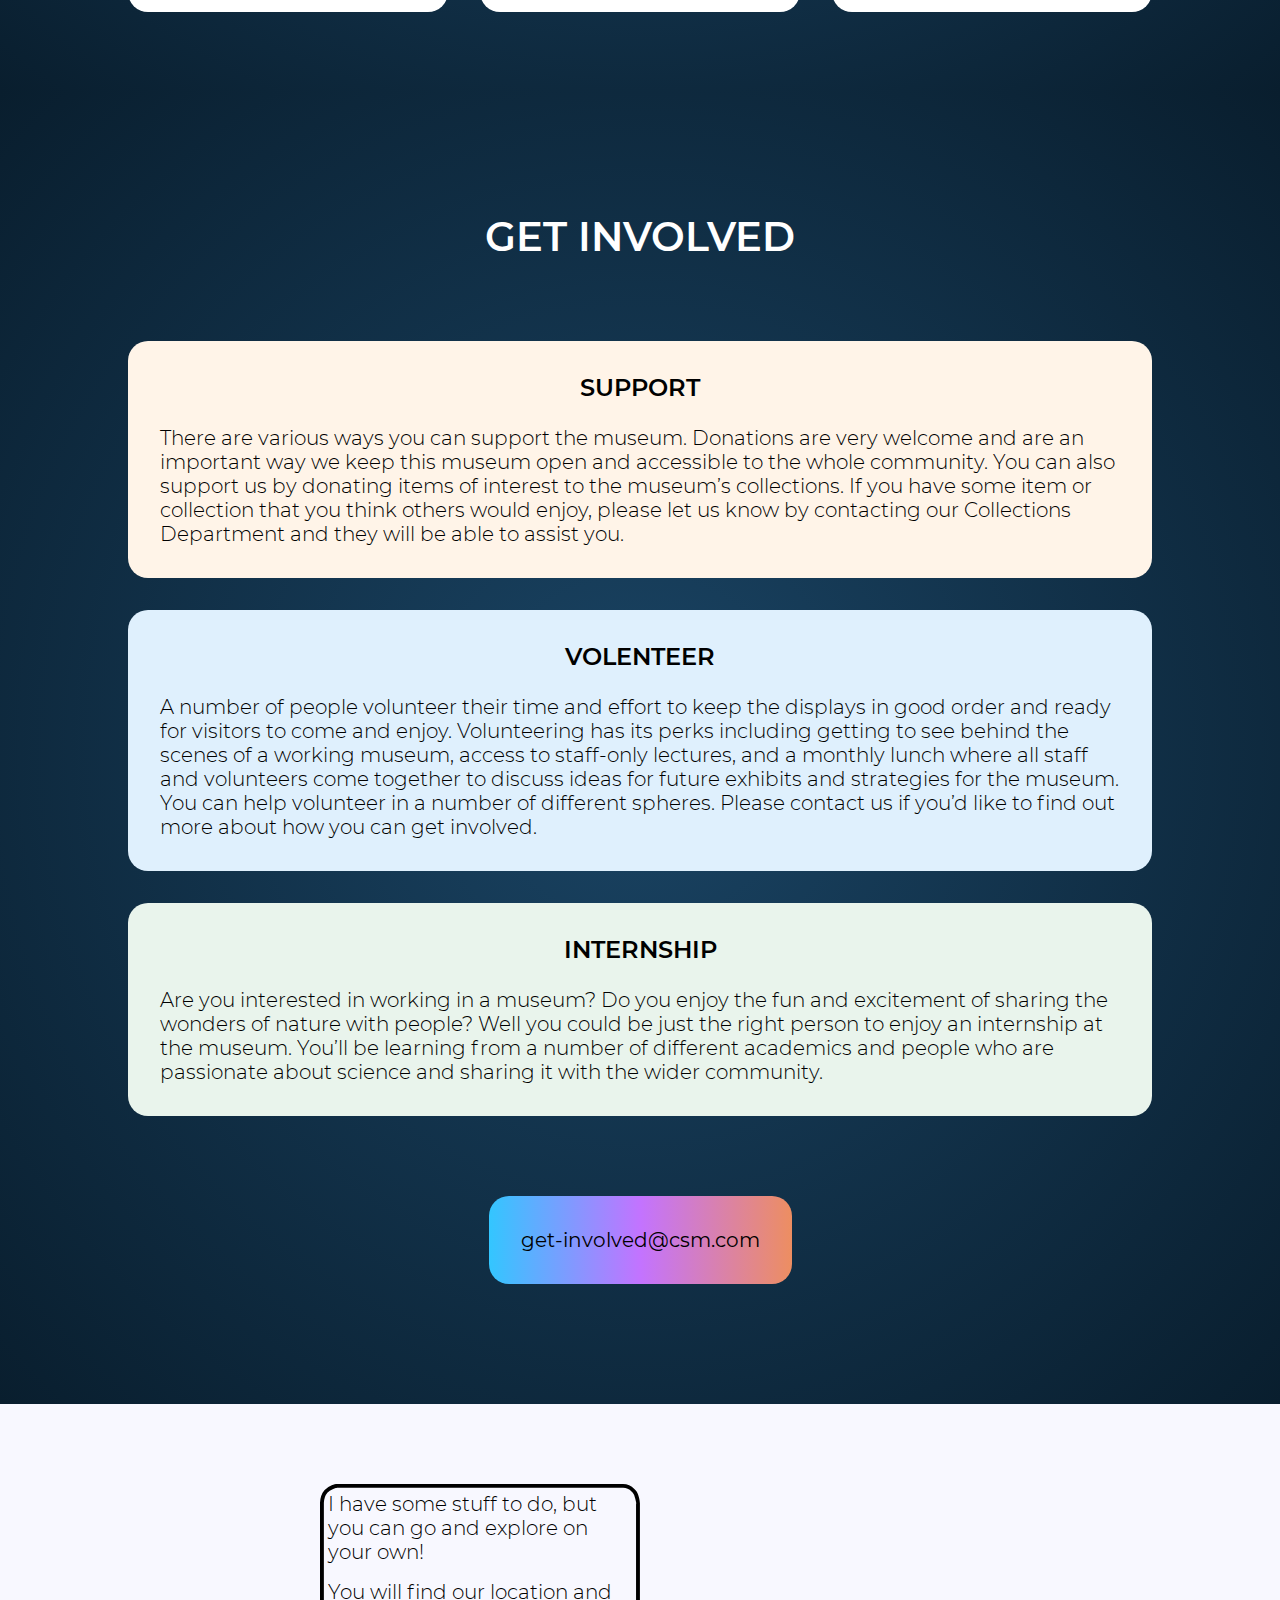
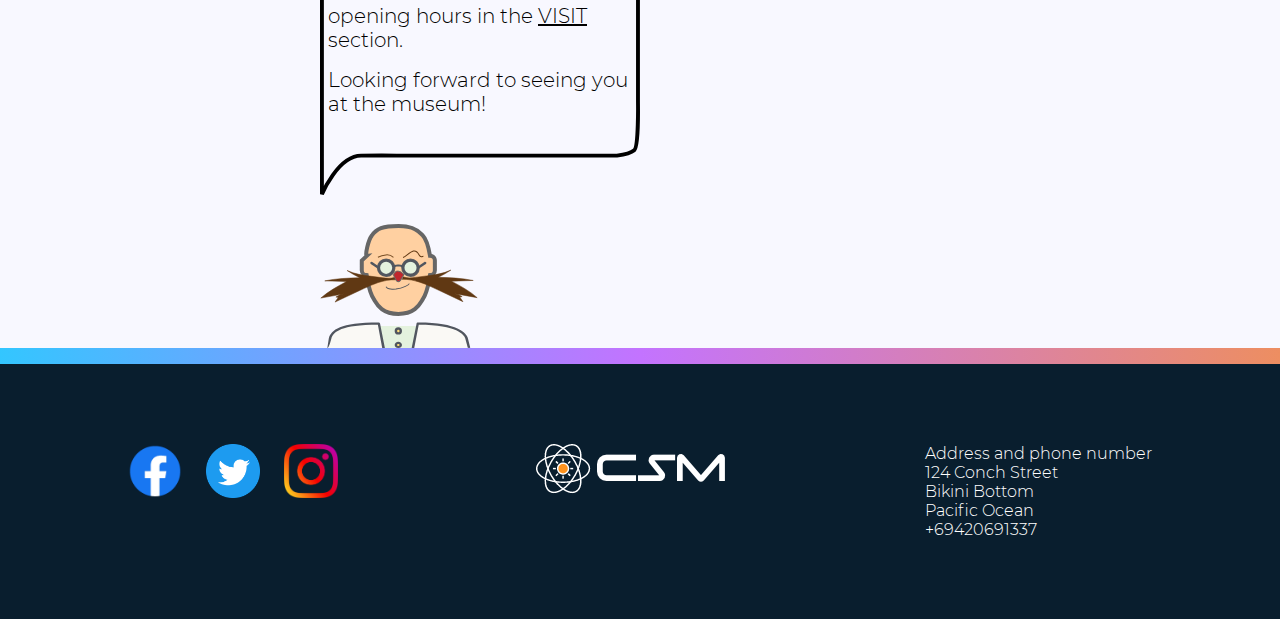
==== commit eb91e85c: "ye" ====
--- a/index.html
+++ b/index.html
@@ -27,7 +27,7 @@
     <section class="moon-overflow">
         <section class="hero-home">
             <div class="header-text">
-                <p>Community Science Museum</p>
+                <h3>Community Science Museum</h3>
                 <h1>Explore Together</h1>
             </div>
             <div class="speech-bubble">
--- a/stylesheet.css
+++ b/stylesheet.css
@@ -76,14 +76,13 @@
 
 header {
     background-color: #091E2E;
-    background-image: url(/images/hero-bg-star.png);
+    background-image: url(/images/nav-space.jpg);
     height: 70px;
     display: flex;
     align-items: center;
     justify-content: space-between;
     padding: 0 10%;
     position: relative;
-    border-bottom: 1px solid whitesmoke;
   }
 
   .logo img {
@@ -92,7 +91,7 @@
   
   nav {
     position: absolute;
-    background-image: url(/images/hero-bg-star.png);
+    background-image: url(/images/nav-space.jpg);
     top: 70px;
     width: 100%;  
     display: none;
@@ -139,8 +138,8 @@
 /* HOMEPAGE HERO */
 
 .hero-home {
-    background-color: ;
-    background-image: url(/images/hero-bg-star.png);
+    background-color: #091E2E;
+    background-image: url(/images/hero-home-space.jpg);
     background-size: cover;
     height: 715px;
     position: relative;
@@ -153,8 +152,13 @@
     padding: 60px 10px 0px 0px;
 }
 
+.header-text h3 {
+    font-weight: lighter;
+    font-size: 20px;
+}
+
 .header-text h1 {
-    padding: 16px 0px 50px;
+    padding: 16px 0px 38px;
 }
 
 .speech-bubble {
@@ -411,7 +415,7 @@
 }
 
 .news-and-events-section h2 {
-    padding: 80px 0px 80px 0px;
+    padding: 120px 0px 80px 0px;
     color: white;
 }
 
@@ -480,7 +484,7 @@
 
 .get-involved h2 {
     color: white;
-    padding: 80px 0px 80px;
+    padding: 120px 0px 80px;
 }
 
 .get-involved-flex {
@@ -600,7 +604,7 @@
 
 .hero {
     background-color: #091E2E;
-    background-image:url(/images/hero-bg-star.png);
+    background-image:url(/images/space-hero.jpg);
 }
 
 .hero-text {
@@ -1066,6 +1070,10 @@
 
   @media (min-width: 800px) {
 
+    .header-text h1 {
+        letter-spacing: 10px;
+    }
+
     .speech-bubble {
         width: 372px;
         height: 394px;
@@ -1102,8 +1110,8 @@
         display: block;
     }
 
-    .h1-blue {
-        font-size: 32px;
+    h1 {
+        letter-spacing: 40px;
     }
 
     h1, h2 {
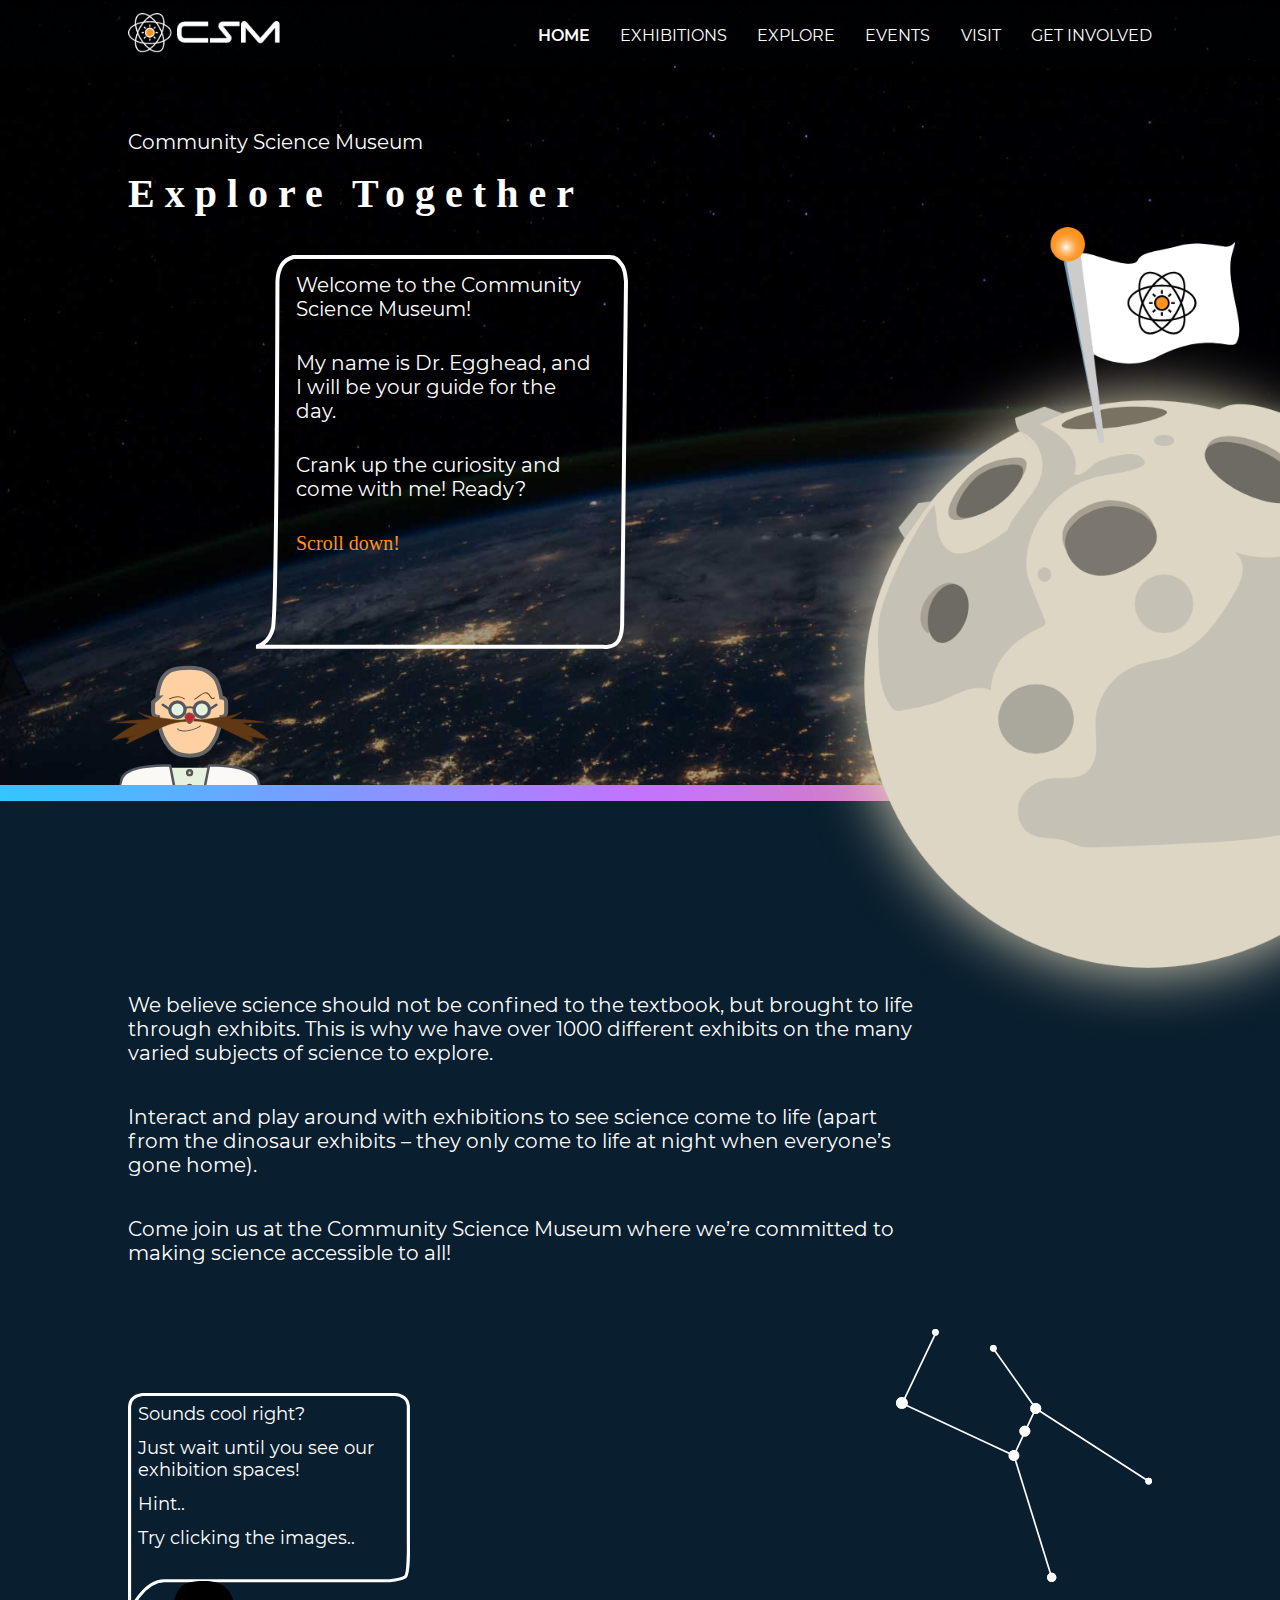
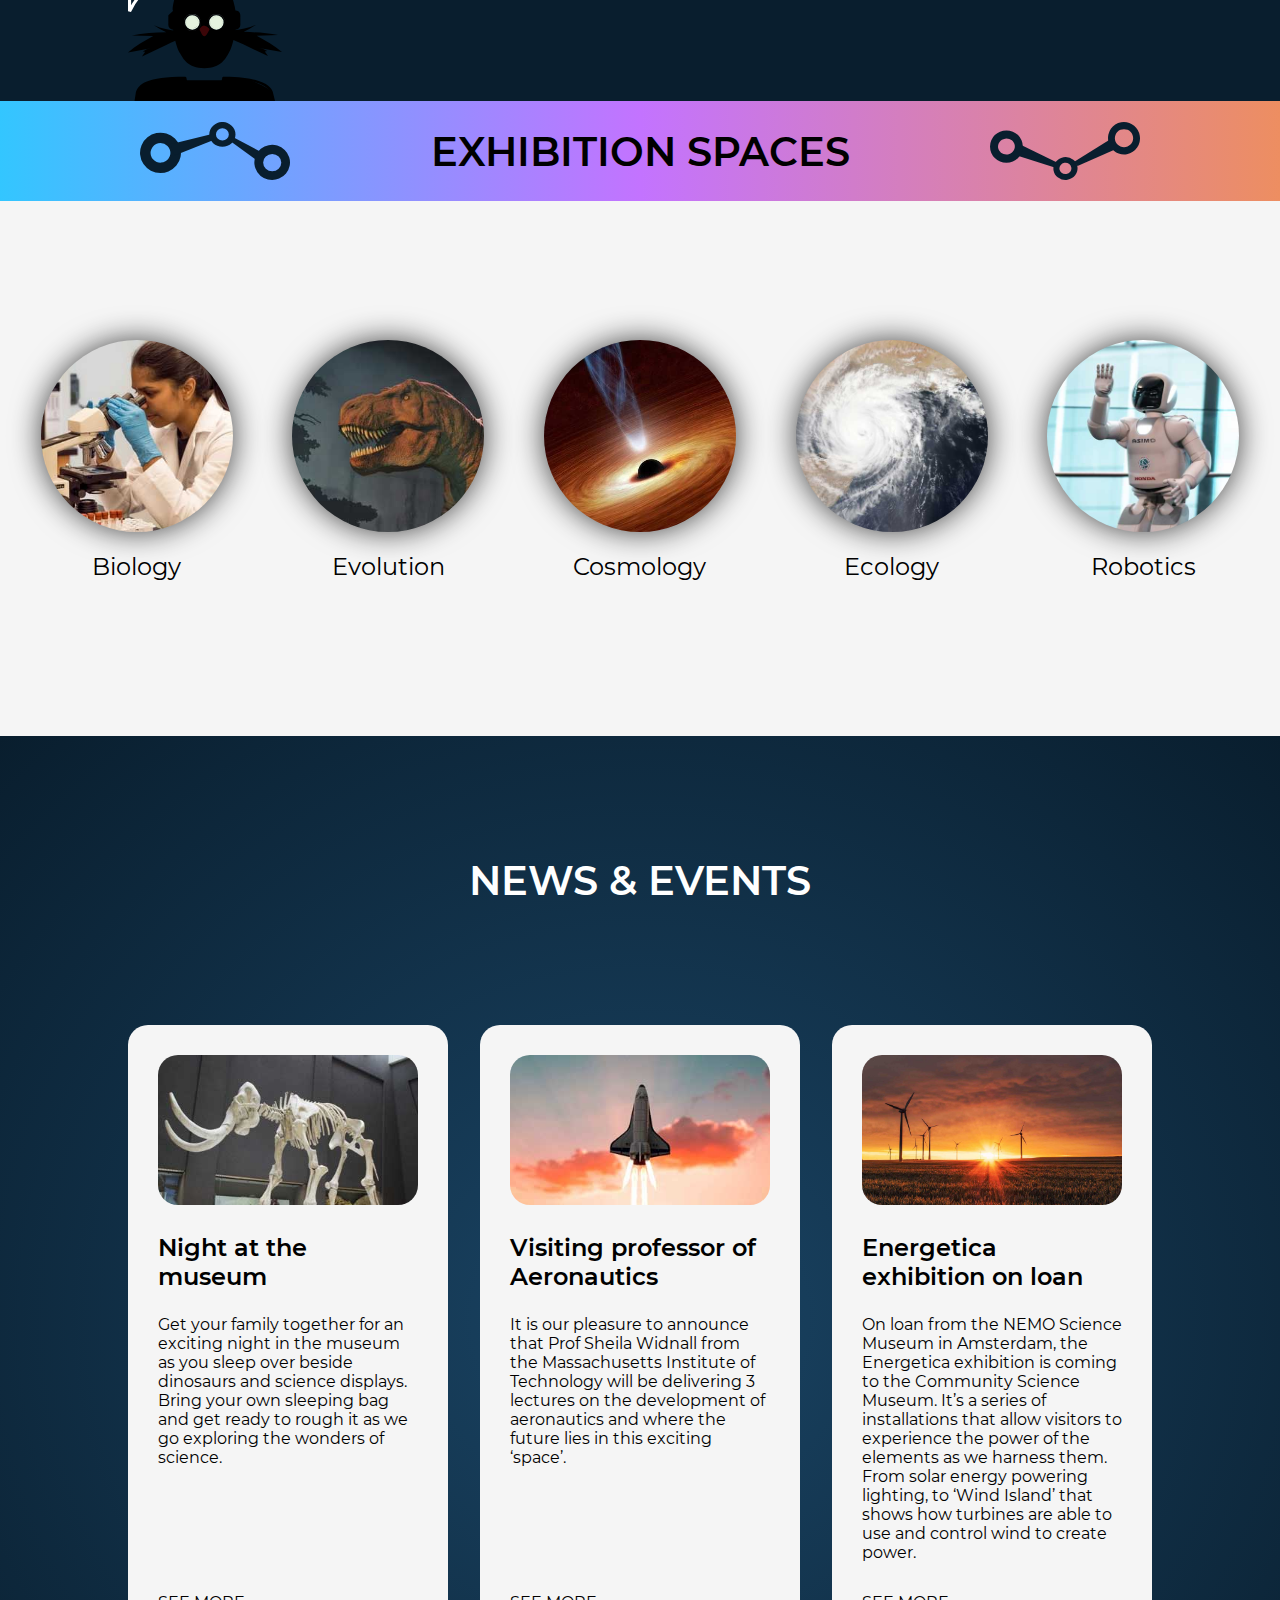
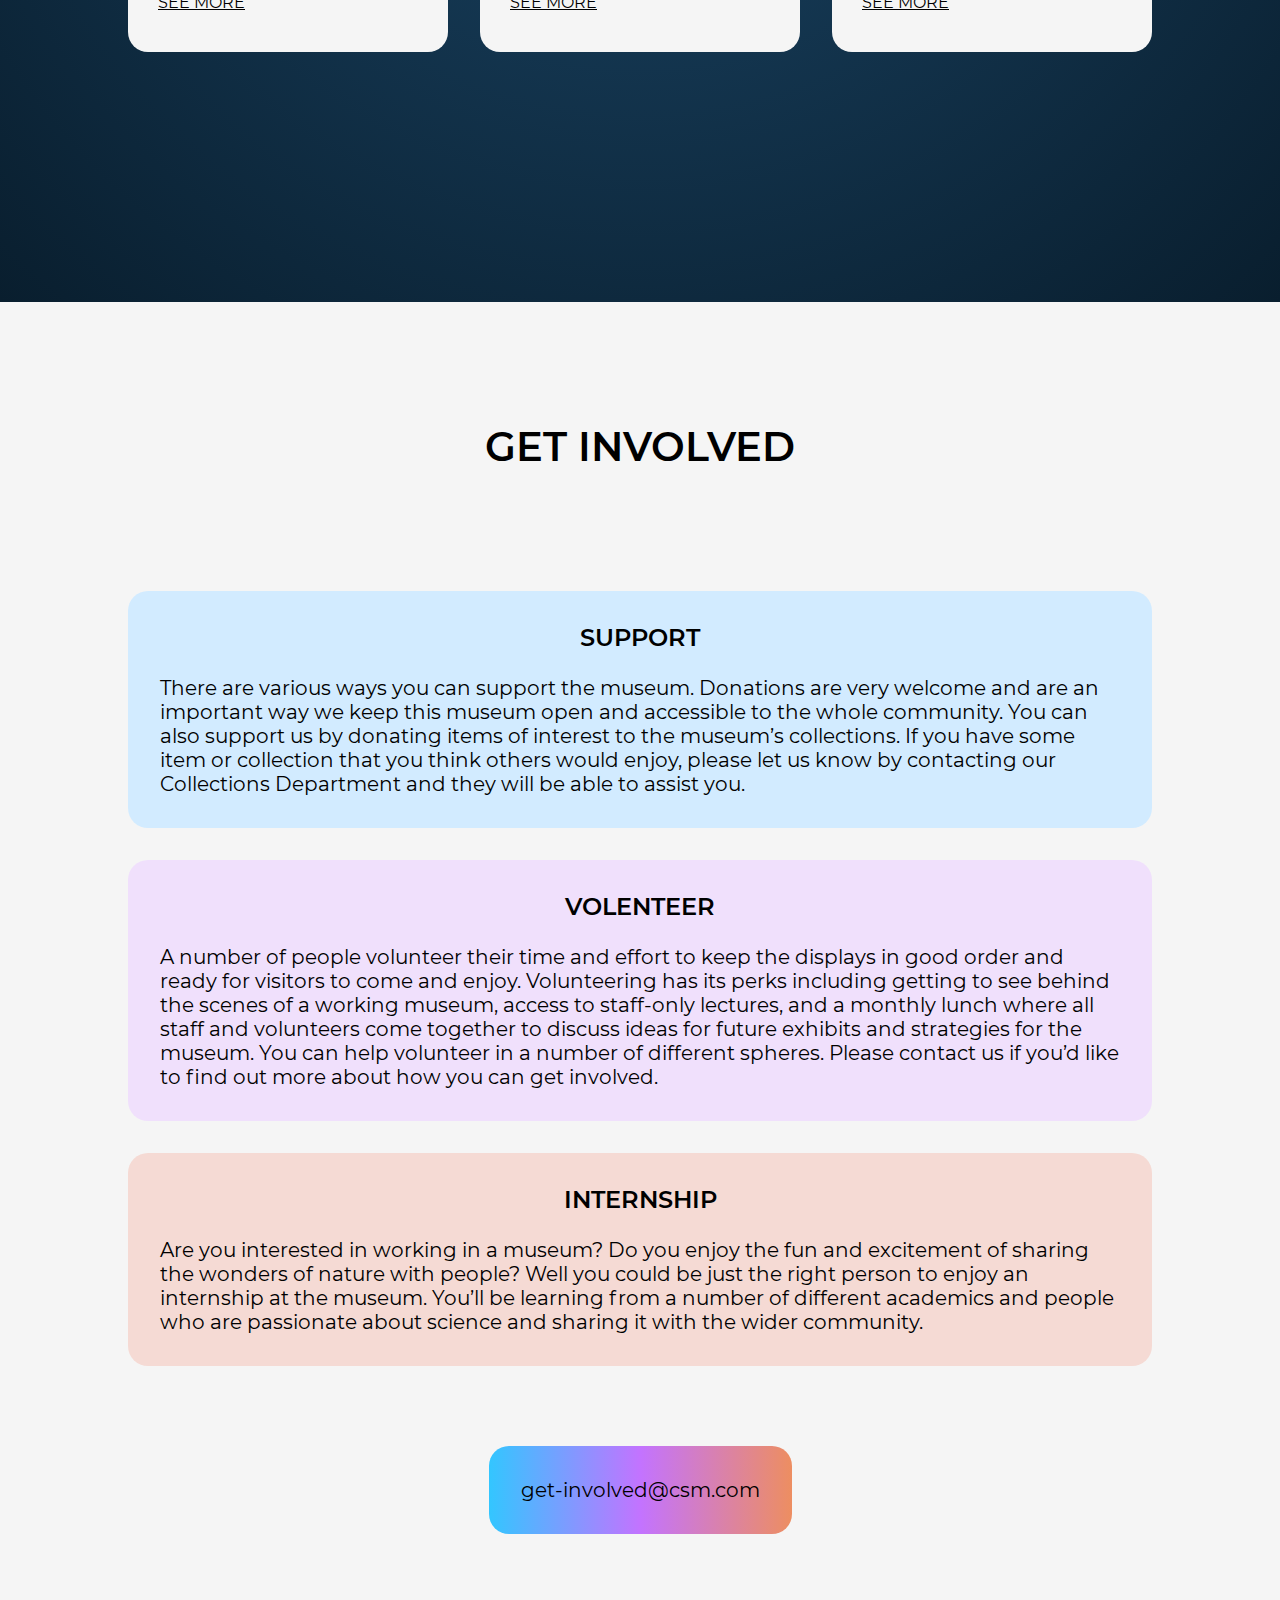
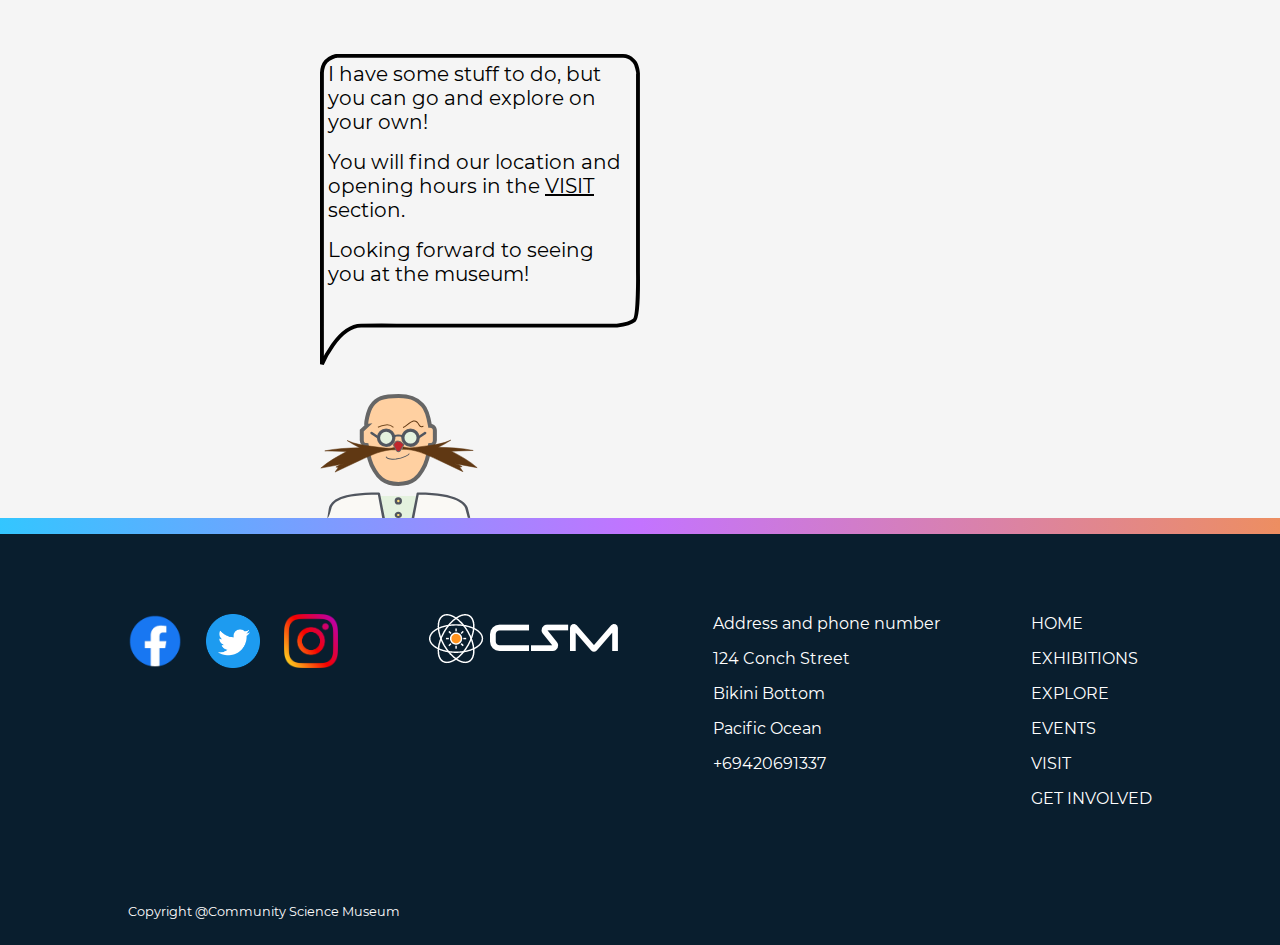
==== commit 4f96a6ee: "Ye buddy" ====
--- a/index.html
+++ b/index.html
@@ -78,23 +78,23 @@
     </div>
     <section class="exhibitions">
         <div class="card card-1">
-            <a href="/exhibitions.html"><img src="/images/biology.jpg" alt="Image of researcher with microscope"></a>
+            <a href="/exhibitions.html"><img src="/images/bioligy-img.jpg" alt="Image of researcher with microscope"></a>
             <p>Biology</p>
         </div>
         <div class="card card-2">
-            <a href="/exhibitions.html"><img src="/images/dino.jpg" alt="Image of T-rex"></a>
+            <a href="/exhibitions.html"><img src="/images/dino-icon.jpg" alt="Image of T-rex"></a>
             <p>Evolution</p>
         </div>
         <div class="card card-3">
-            <a href="/exhibitions.html"><img src="/images/cosmology.jpg" alt="Image of a black hole"></a>
+            <a href="/exhibitions.html"><img src="/images/black-hole.jpg" alt="Image of a black hole"></a>
             <p>Cosmology</p>
         </div>
         <div class="card card-4">
-          <a href="/exhibitions.html"><img src="/images/robotics.jpg" alt="Image of a robot"></a>
+          <a href="/exhibitions.html"><img src="/images/robotics-img.jpg" alt="Image of a robot"></a>
           <p>Robotics</p>
         </div>
         <div class="card card-5">
-            <a href="/exhibitions.html"><img src="/images/ecology.jpg" alt="Image of a strom on earth seen from space"></a>
+            <a href="/exhibitions.html"><img src="/images/ecology-img.jpg" alt="Image of a strom on earth seen from space"></a>
             <p>Ecology</p>
         </div>
     </section>
@@ -175,8 +175,16 @@
                 <p>Pacific Ocean</p>
                 <p>+69420691337</p>
             </div>
+            <div class="footer-links">
+                <a href="/index.html">Home</a>
+                <a href="/exhibitions.html">Exhibitions</a>
+                <a href="/explore.html">Explore</a>
+                <a href="/events.html">Events</a>
+                <a href="/visit.html">Visit</a>
+                <a href="/get-involved.html">Get involved</a>
+            </div>
         </div>
+        <p class="copyright">Copyright @Community Science Museum</p>
     </footer>
-    
 </body>
 </html>--- a/stylesheet.css
+++ b/stylesheet.css
@@ -1,10 +1,10 @@
 @font-face {
-    font-family: 'nulshock';
+    font-family: 'nulshock', Verdana, Tahoma, sans-serif;
     src: url(../fonts/nulshock\ bd.ttf);
 }
 
 @font-face {
-    font-family: 'Montserrat';
+    font-family: 'Montserrat', Verdana, Tahoma, sans-serif;
     src: url(/fonts/Montserrat-Light.ttf);
     font-weight: normal;
     font-style: normal;
@@ -33,10 +33,14 @@
 }
 
 li, a  {
-    font-family: 'Montserrat';
+    font-family: 'Montserrat', Verdana, Tahoma, sans-serif;
     color: white;
     text-decoration: none;
     text-transform: uppercase;
+}
+
+a:hover {
+    cursor: pointer;
 }
 
 p {
@@ -66,6 +70,7 @@
     min-height: 100vh;
     width: 100%;
     overflow-x: hidden;
+    background-color: whitesmoke;
 }
 
 .email-underline {
@@ -133,6 +138,49 @@
     display: block;
   }
 
+/* ------------------------- FOOTER ------------------------- */
+
+footer {
+    background-color: #091E2E;
+}
+
+.footer-wrap {
+    display: flex;
+    justify-content: space-evenly;
+    align-items: center;
+    flex-direction: column;
+    padding: 80px 10%;
+    gap: 40px;
+}
+
+.footer-text-wrap p {
+    padding-bottom: 1em;
+    text-align: center;
+}
+
+.social-media-flex {
+    display: flex;
+    flex-direction: row;
+    gap: 24px;
+}
+
+.copyright {
+    font-size: 0.8em;
+    padding-left: 10%;
+    padding-bottom: 2em;
+}
+
+.footer-links {
+    display: flex;
+    flex-direction: column;
+    text-align: center;
+}
+
+.footer-links a {
+    padding-bottom: 1em;
+    width: 100%;
+}
+
 /* ----------------------------- HOMEPAGE ------------------------- */
 
 /* HOMEPAGE HERO */
@@ -193,7 +241,6 @@
 }
 
 .blue-line {
-    background-color: #F2F2F2;
     background: linear-gradient(0.75turn, #ed8e61, #c373ff, #33c6ff);
     height: 16px;
     position: relative;
@@ -351,7 +398,7 @@
     flex-wrap: wrap-reverse;
     padding: 120px 0 120px 0;
     height: fit-content;
-    background-color: ghostwhite;
+    background-color: whitesmoke;
 }
 
 .card {
@@ -411,11 +458,11 @@
     background-color: #091E2E;
     background-image: radial-gradient( #1a4464, #091E2E);
     text-align: center;
-    padding-bottom: 80px;
+    padding-bottom: 250px;
 }
 
 .news-and-events-section h2 {
-    padding: 120px 0px 80px 0px;
+    padding: 120px 0px 120px 0px;
     color: white;
 }
 
@@ -428,7 +475,7 @@
 }
 
 .news-card {
-    background-color: white;
+    background-color: whitesmoke;
     flex: 1 1 calc(33.3% - 2em);
     width: 100%;
     text-align: left;
@@ -470,10 +517,9 @@
 /* GET INVOLVED */
 
 .get-involved {
-    background-color: #091E2E;
-    background-image: radial-gradient( #1a4464, #091E2E);
+    background-color: whitesmoke;
     text-align: center;
-    padding: 0 10%;
+    padding: 0px 10%;
 }
 
 .get-involved p {
@@ -483,8 +529,8 @@
 }
 
 .get-involved h2 {
-    color: white;
-    padding: 120px 0px 80px;
+    color: black;
+    padding: 120px 0px 120px;
 }
 
 .get-involved-flex {
@@ -512,15 +558,15 @@
 }
 
 .support {
-    background-color: #FFF4E8;
+    background-color: #d2ebff;
 }
 
 .volenteer {
-    background-color: #DFF0FD;
+    background-color: #f0e0fc;
 }
 
 .internship {
-    background-color: #E9F4EC;
+    background-color: #f5dad4;
 }
 
 .get-involved-contact {
@@ -542,9 +588,8 @@
 /* DR EGGHEAD AT BOTTOM OF HOME PAGE */
 
 .dr-egghead-bottom {
-    background-color: ghostwhite;
+    background-color: whitesmoke;
     padding-left: 10%;
-    padding-top: 80px;
 }
 
 .speech-bubble-bottom {
@@ -578,28 +623,6 @@
     margin-bottom: -4px;
 }
 
-/* FOOTER */
-
-footer {
-    background-color: #091E2E;
-}
-
-.footer-wrap {
-    display: flex;
-    justify-content: space-between;
-    flex-wrap: wrap;
-    align-items: flex-start;
-    padding: 80px 10%;
-    gap: 40px;
-}
-
-.social-media-flex {
-    display: flex;
-    flex-direction: row;
-    gap: 24px;
-}
-
-
 /* ----------------------------- EXPLORE PAGE ------------------------- */
 
 .hero {
@@ -610,45 +633,69 @@
 .hero-text {
     padding: 200px 0 200px;
     text-align: center;
-}
+    width: fit-content;
+    margin: auto;
+}
+
+.hero-text a {
+    display: block;
+    margin-top: 1em;
+    text-align: left;
+    
+}
+
+/* --------------------------- FOR KIDS ----------------------------- */ 
 
 .for-kids {
-    background-image: url(/images/explore.jpg);
+    padding: 120px 0;
+}
+
+.for-kids p, .teachers-and-researchers-section p {
+    color: black;
+    font-size: 20px;
+    padding-bottom: 1em;
+}
+
+.for-kids h2, .teachers-and-researchers-section h2 {
+    margin-bottom: 40px;
+}
+
+.content-container {
+    width: 80%;
+    margin: auto;
+    min-height: 800px;
+}
+
+.explore-content-flex, .explore-content-flex-1 {
+    display: flex;
+    flex-direction: column;
+    gap: 40px;
+    margin-bottom: 120px;
+}
+
+.kids-flex-img, .teachers-flex-img {
+    flex: 0 0 40%;
+}
+
+.kids-flex-img img, .teachers-flex-img img {
+    width: 100%;
+    height: 100%;
+    object-fit: cover;
+    border-radius: 20px;
+}
+
+.explore-content-flex-2 {
+    display: flex;
+    flex-direction: column;
+    gap: 40px;
+}
+
+
+/* HIDDEN DR. EGGHEAD */
+
+.egghead-wrap-bg {
     background-color: #091E2E;
-    height: fit-content;
-    background-position-x: -100px ;
-    text-align: center;
-    background-repeat: no-repeat;
-    position: relative;
-    padding-top: 120px;
-}
-
-.for-kids h1 {
-    color: white;
-    font-size: 40px;
-    padding-top: 80px;
-}
-
-.text-container {
-    text-align: left;
-    max-width: 650px;
-    margin: 0px auto 0px;
-    background-color: #091E2E;
-    padding: 32px;
-}
-
-.text-container h2 {
-    color: white;
-    font-family: 'Montserrat';
-    text-transform: uppercase;
-}
-
-.text-container p {
-    margin: 24px 0 0px;
-    font-size: 20px;
-}
-
-/* HIDDEN DR. EGGHEAD */
+}
 
 .hidden-egghead-wrap {
     padding: 0 32px;
@@ -695,55 +742,12 @@
 
 /* FOR TEACHERS SECTION */
 
-.for-teachers {
-    background-color: ghostwhite;
-    padding: 80px 0 80px;
-}
-
-.for-teachers p, .for-researchers p{
-    color: black;
-    font-size: 20px;
-    height: fit-content;
-    margin-top: 24px;
-}
-
-.text-container-for-teachers, .text-container-for-researchers {
-    text-align: left;
-    max-width: 650px;
-    padding: 32px;
-    margin: 0 auto;
-}
-
-.for-teachers h2, .for-researchers h2 {
-    font-family: 'Montserrat';
-    color: black;
-    padding-top: 40px;
-    text-transform: uppercase;
-}
-
-.for-teachers img {
-    display: block;
-    margin: 0 auto;
-    padding-top: 40px;
-    width: 80%;
-    max-width: 270px;
-    padding-bottom: 32px;
-}
-
-/* FOR RESEARCHERS SECTION */
-
-.for-researchers {
-    background-color: ghostwhite;
-    padding: 100px 0 100px;
-}
-
-.for-researchers img {
-    padding: 80px 0px 0px;
-    width: 80%;
-    max-width: 250px;
-}
-
-/* VISIT SECTION */
+.teachers-and-researchers-section {
+    padding: 120px 0px;
+}
+
+
+/* -------------------------- VISIT SECTION ------------------------ */
 
 
 .visit-information h3, .visit-information a {
@@ -827,42 +831,29 @@
 
 /* COSMOLOGY SECTION */
 
-.cosmo-section {
-    background-image: url(/images/cosmo-bg.jpg);
-    background-size: 40% 100%;
-    background-repeat: repeat;
-    background-position-x: -200px;
-}
-
 .cosmo-section p, .evolution-section p, .bioligy-section p, .robotics-section p, .ecology-section p {
     margin: 1em 0px;
     font-size: 20px;
-}
-
-.cosmo-section h3 {
-    color: white;
-    text-transform: uppercase;
-    font-size: 24px;
+    color: black;
 }
 
 .background {
     width: 90%;
     height: fit-content;
     margin: 0 auto;
-}
-
-.cosmology-background {
-    background-color: #091E2E;
+    background-color: whitesmoke;
 }
 
 .flex-container {
-    width: 80%;
-    margin: auto;
+    margin: 80px auto;
     display: flex;
     flex-wrap: wrap;
     justify-content: space-evenly;
     gap: 24px;
-    padding: 100px 0px 100px;  
+    padding: 100px 5% 100px;
+    background-color: white;
+    border-radius: 50px;
+    box-shadow: rgb(206, 206, 206) 0px 0px 20px;
 }
 
 .exhibit-img {
@@ -894,10 +885,6 @@
     width: 80%;
 }
 
-.cosmo-section .exhibit-img img {
-    boder: 4px black solid;
-}
-
 .exhibit-icon img {
     display: block;
     margin: auto;
@@ -905,61 +892,20 @@
 }
 
 
-/* EVOLUTION SECTION */ 
-
-.evolution-section {
-    background-image: url(/images/evolution-bg.jpg);
-    background-size: 40% 100%;
-    background-repeat: repeat;
-    background-position-x: -200px;
-}
-
-.evolution-background {
-    background-color: #E9F4EC;
-}
-
-.evolution-section p, .bioligy-section p, .robotics-section p, .ecology-section p {
-    color: black;
-}
+/* SECTIONS HEADINGS AND IMG */ 
 
 .evolution-section .exhibit-icon img, .bioligy-section .exhibit-icon img, .robotics-section .exhibit-icon img, .ecology-section .exhibit-icon img {
     width: 50%;
 }
 
-.evolution-section h3, .bioligy-section h3, .robotics-section h3, .ecology-section h3 {
+.cosmo-section h3, .evolution-section h3, .bioligy-section h3, .robotics-section h3, .ecology-section h3 {
     text-transform: uppercase;
-    font-size: 24px;
-}
-
-/* BIOLIGY SECTION */
-
-.bioligy-section {
-    background-image: url(/images/bioligy-bg.jpg);
-}
-
-.bioligy-background {
-    background-color: #FFF4E8;
-}
-
-/* ROBOTICS SECTION */
-
-.robotics-section {
-    background-image: url(/images/robotics-bg.jpg);
-}
-
-.robotics-background {
-    background-color: #F2F2F2;
-}
-
+    font-size: 32px;
+}
 
 /* ECOLOGY SECTION */ 
 
-.ecology-section {
-    background-image: url(/images/turtle.jpg);
-}
-
 .ecology-background {
-    background-color: #DFF0FD;
     height: fit-content;
 }
 
@@ -1140,6 +1086,55 @@
 
     .speech-bubble-bottom p, .speech-bubble-bottom a {
         font-size: 20px;
+    }
+
+    .for-teachers-flex {
+        flex-direction: row;
+    }
+
+    .for-researchers-flex {
+        flex-direction: row-reverse;
+    }
+
+    .explore-content-flex-1 {
+        flex-direction: row;
+    }
+
+    .explore-content-flex-2 {
+        flex-direction: row-reverse;
+    }
+
+    .cosmo-section {
+        background-image: url(/images/cosmo-bg.jpg);
+    }
+
+    .evolution-section {
+        background-image: url(/images/evolution-bg.jpg);
+    }
+    
+    .bioligy-section {
+        background-image: url(/images/bioligy-bg.jpg);
+    }
+
+    .robotics-section {
+        background-image: url(/images/robotics-bg.jpg);
+    }
+    
+    .ecology-section {
+        background-image: url(/images/turtle.jpg);
+    }
+
+    .flex-container {
+        width: 80%;
+    }
+    
+    .footer-wrap {
+        flex-direction: row;
+        align-items: flex-start;
+    }
+
+    .footer-text-wrap p, .footer-links {
+        text-align: left;
     }
 
  
@@ -1183,6 +1178,10 @@
     .visit-prof {
         flex-direction: column;
     }
+
+    .footer-wrap {
+        justify-content: space-between;
+    }
 }
 
   @media (min-width: 1300px) {
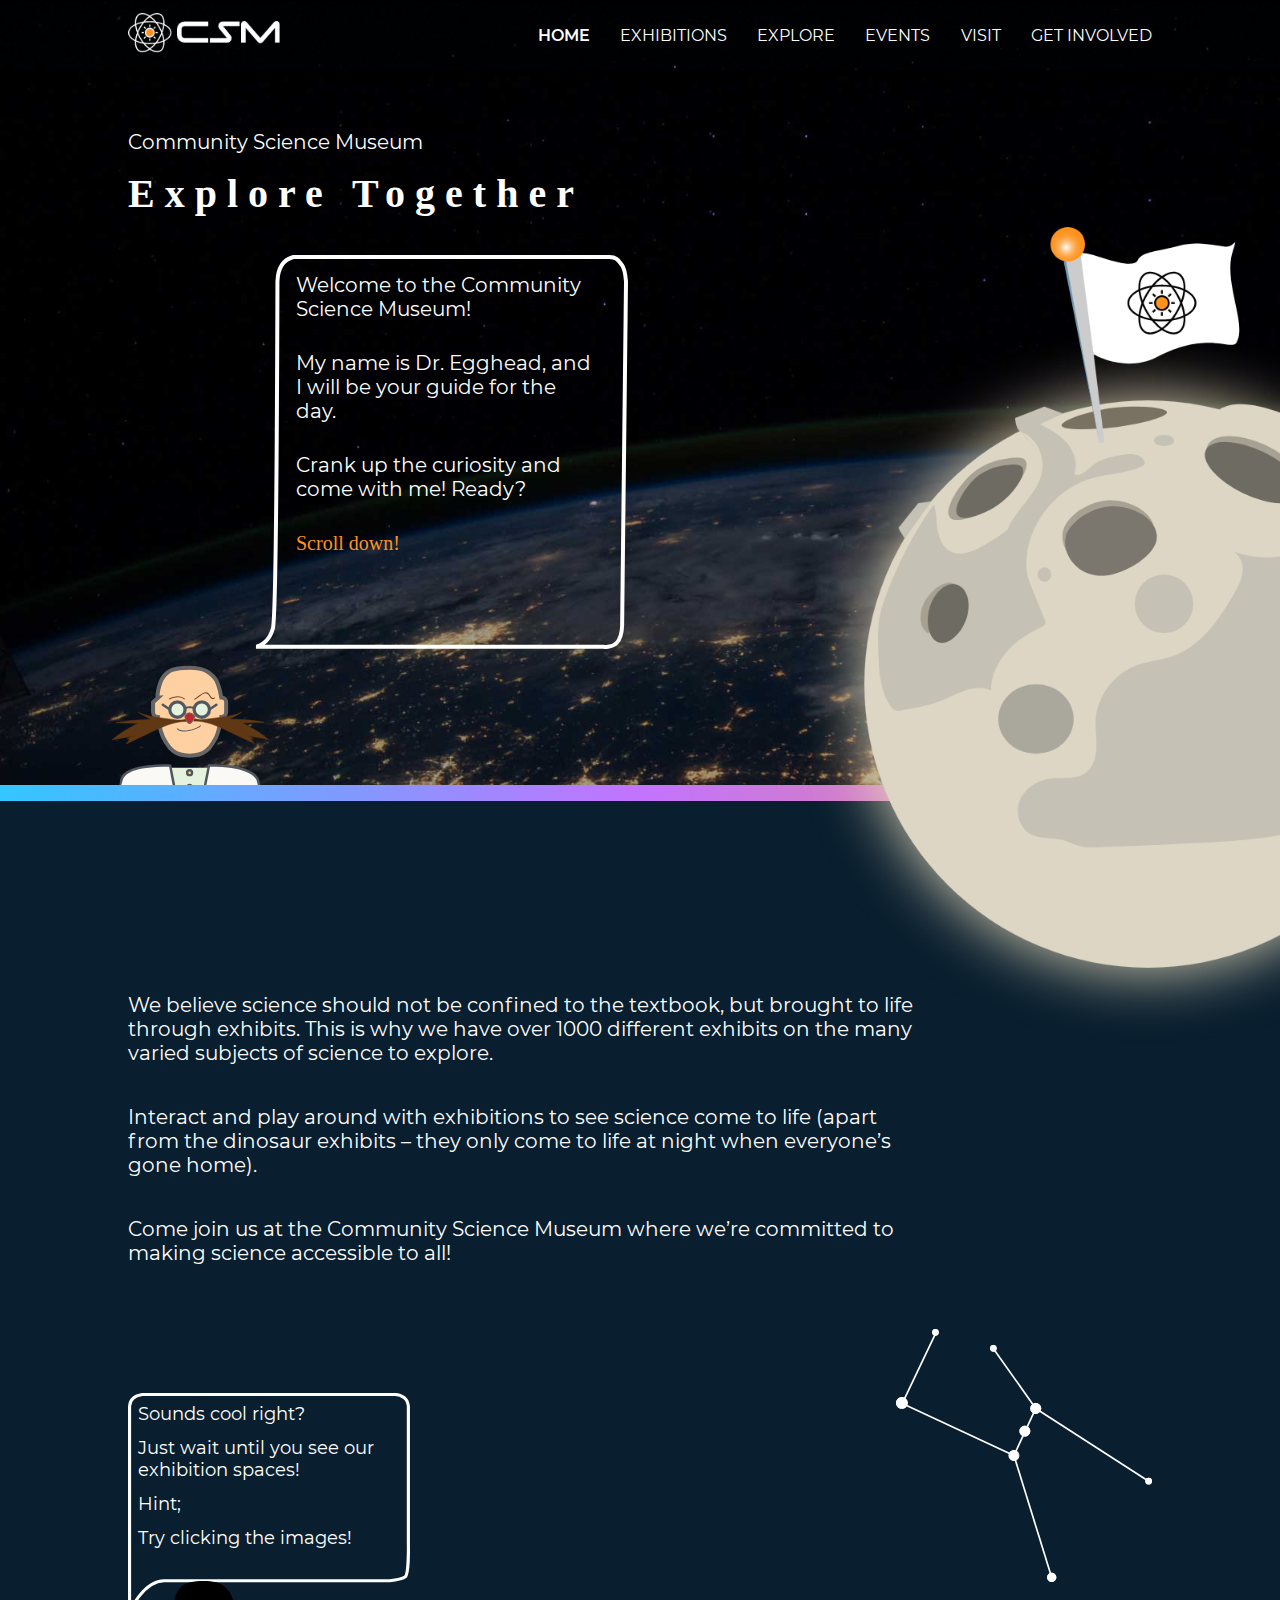
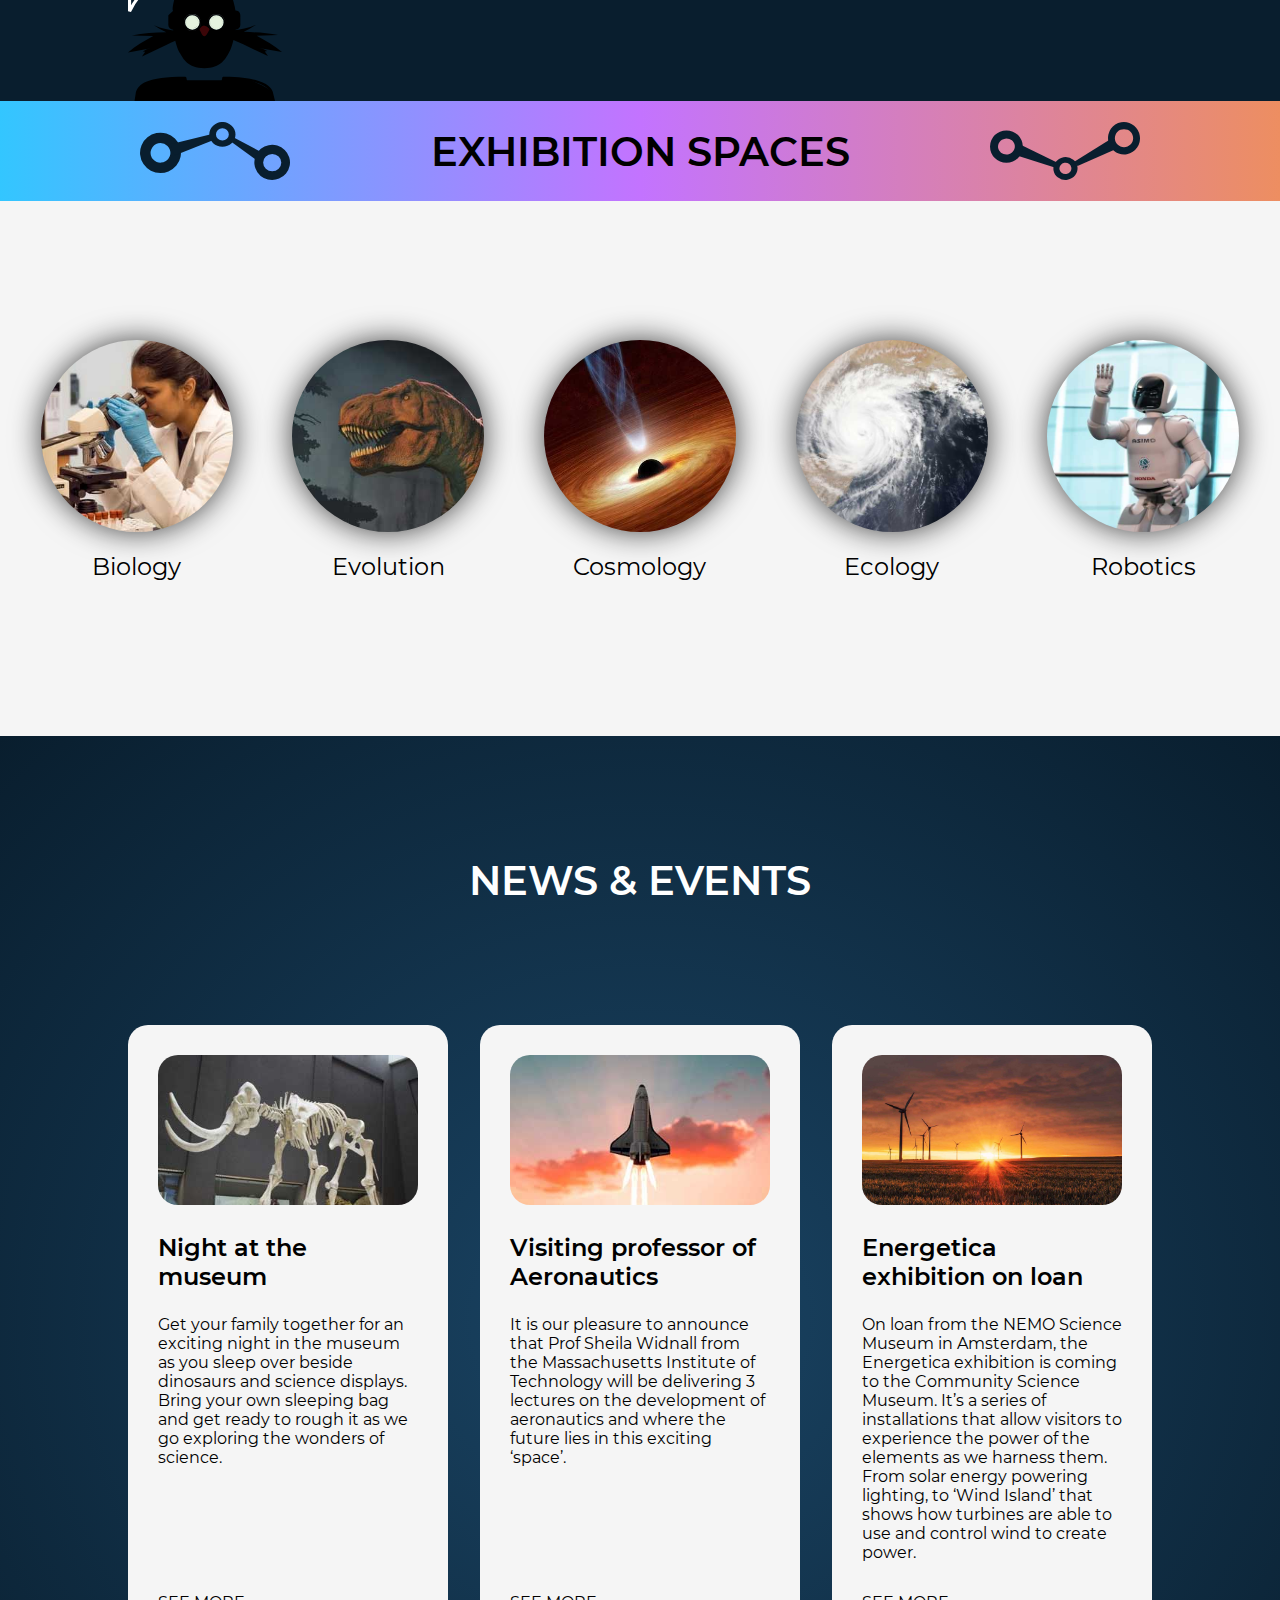
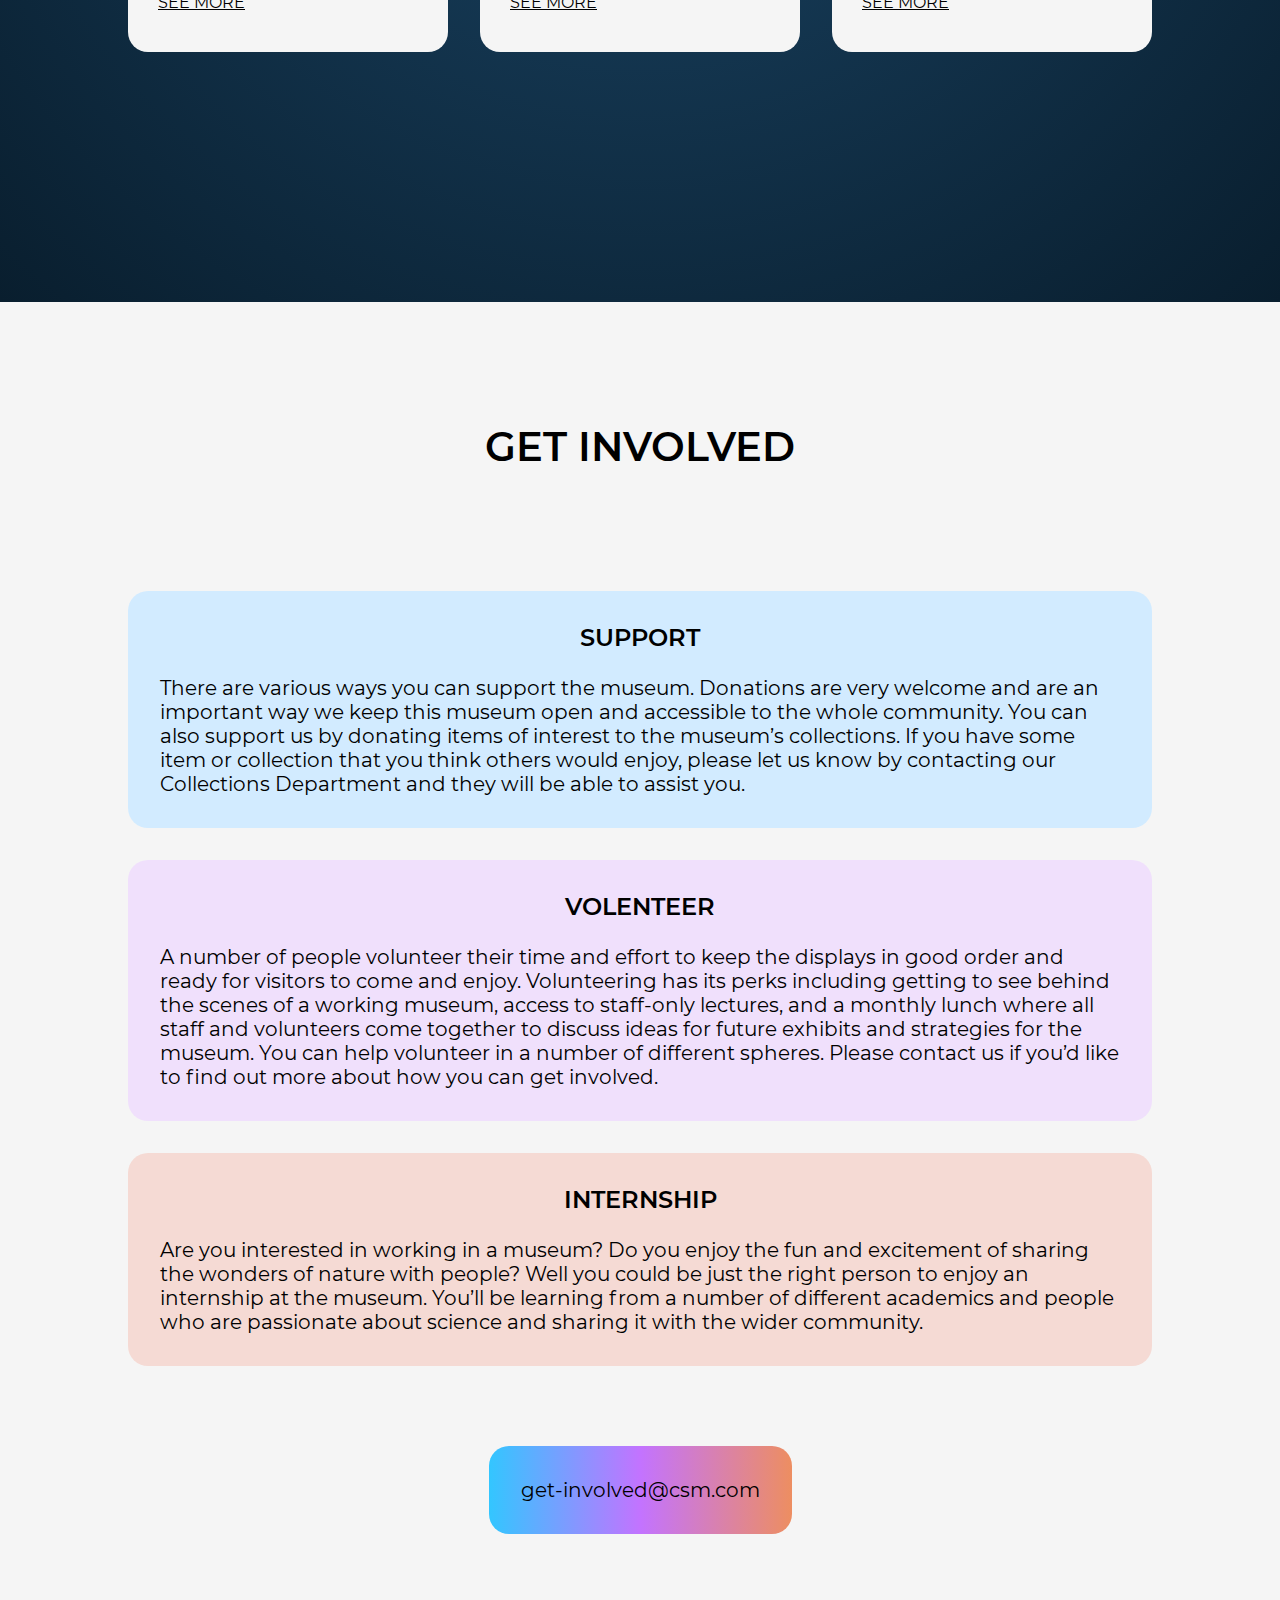
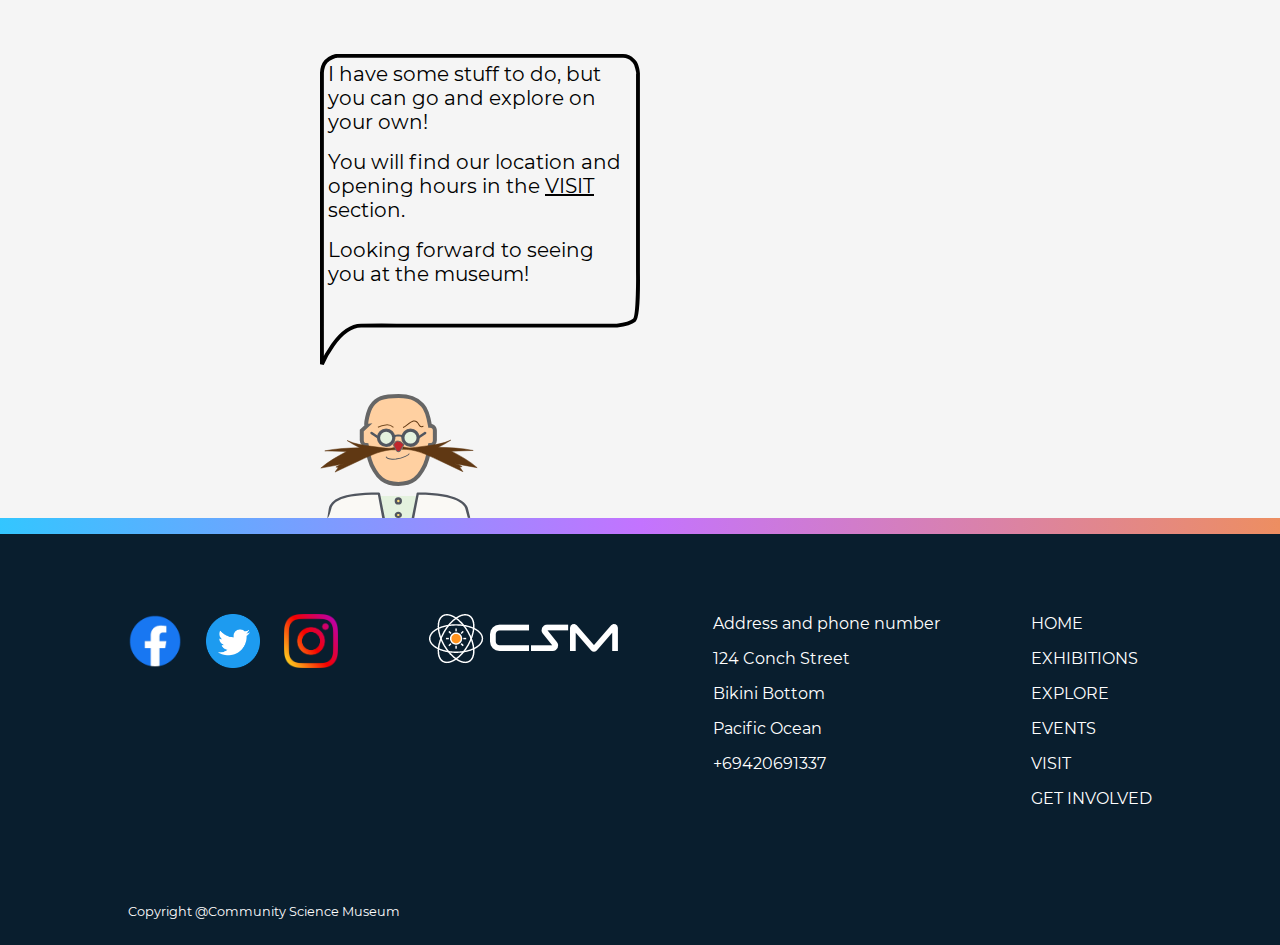
==== commit f2158b87: "ye" ====
--- a/index.html
+++ b/index.html
@@ -60,8 +60,8 @@
                 <div class="speech-text-2">
                     <p>Sounds cool right?</p>
                     <p>Just wait until you see our exhibition spaces!</p>
-                    <p>Hint.. </p>
-                    <p>Try clicking the images..</p>
+                    <p>Hint; </p>
+                    <p>Try clicking the images!</p>
                 </div>
             </div>
             <div class="easter-egg">
--- a/stylesheet.css
+++ b/stylesheet.css
@@ -579,6 +579,7 @@
     padding: 2em;
     border-radius: 20px;
     margin: 80px auto 120px;
+    width: fit-content;
 }
 
 .contact-mail p {
@@ -641,7 +642,11 @@
     display: block;
     margin-top: 1em;
     text-align: left;
-    
+    opacity: 0.5;
+}
+
+.hero-text a:hover {
+    opacity: 1;
 }
 
 /* --------------------------- FOR KIDS ----------------------------- */ 
@@ -750,9 +755,55 @@
 /* -------------------------- VISIT SECTION ------------------------ */
 
 
-.visit-information h3, .visit-information a {
-    color: black;
-}
+/* BOOK A TOUR */
+
+.book-a-tour {
+    padding-top: 120px;
+}
+
+.book-a-tour p {
+    color: black;
+    font-size: 20px;
+    margin-top: 1em;
+}
+
+.book-a-tour-container {
+    width: 80%;
+    margin: auto;
+}
+
+.book-a-tour-flex {
+    display: flex;
+    flex-direction: column;
+    gap: 40px;
+}
+
+.book-a-tour-img {
+    flex: 0 0 40%;
+}
+
+.book-a-tour-img img {
+    width: 100%;
+    height: 100%;
+    border-radius: 20px;
+}
+
+
+.book-a-tour-cta {
+    background: linear-gradient(0.75turn, #ed8e61, #c373ff, #33c6ff);
+    display: flex;
+    width: fit-content;
+    border-radius: 20px;
+    margin-top: 1em;
+}
+
+.book-a-tour-cta p {
+    margin-top: 0px;
+    padding: 1em;
+}
+
+/* VISIT INFO CARDS */
+
 
 .visit-card h3 {
     padding: 80px 0px 40px;
@@ -766,7 +817,7 @@
 }
 
 .visit-information {
-    background-color: #FAF9F5;
+    background-color: whitesmoke;
     padding: 120px 10% 160px;
 }
 
@@ -785,6 +836,8 @@
     padding: 0 3em 3em;
     min-width: 310px;
     width: 100%;
+    background-color: whitesmoke;
+    box-shadow: rgb(199, 199, 199) 0 0 15px;
 }
 
 .visit-card:hover {
@@ -794,18 +847,19 @@
 .visit-card a {
     text-decoration: underline;
     text-transform: none;
+    color: black;
 }
 
 .visit-card-1 {
-    background-color: #DFF0FD;
+    background-color: #c2e9ff6c;
 }
 
 .visit-card-2 {
-    background-color: #FFF4E8;
+    background-color: #d9d7ff6e;
 }
 
 .visit-card-3 {
-    background-color: #E9F4EC;
+    background-color: #ebc3dd65;
 }
 
 .visit-card-3 p, .visit-card-4 p, .visit-card-5 p, .visit-card-6 p {
@@ -813,15 +867,15 @@
 }
 
 .visit-card-4 {
-    background-color: #F2F2F2;
+    background-color: #ebc3dd6c;
 }
 
 .visit-card-5 {
-    background-color: #FBFDE5;
+    background-color: #fbfde594;
 }
 
 .visit-card-6 {
-    background-color: #DFF0FD;
+    background-color: #dff0fd81;
 }
 
 
@@ -1137,6 +1191,10 @@
         text-align: left;
     }
 
+    .book-a-tour-flex {
+        flex-direction: row;
+    }
+
  
 
   }
